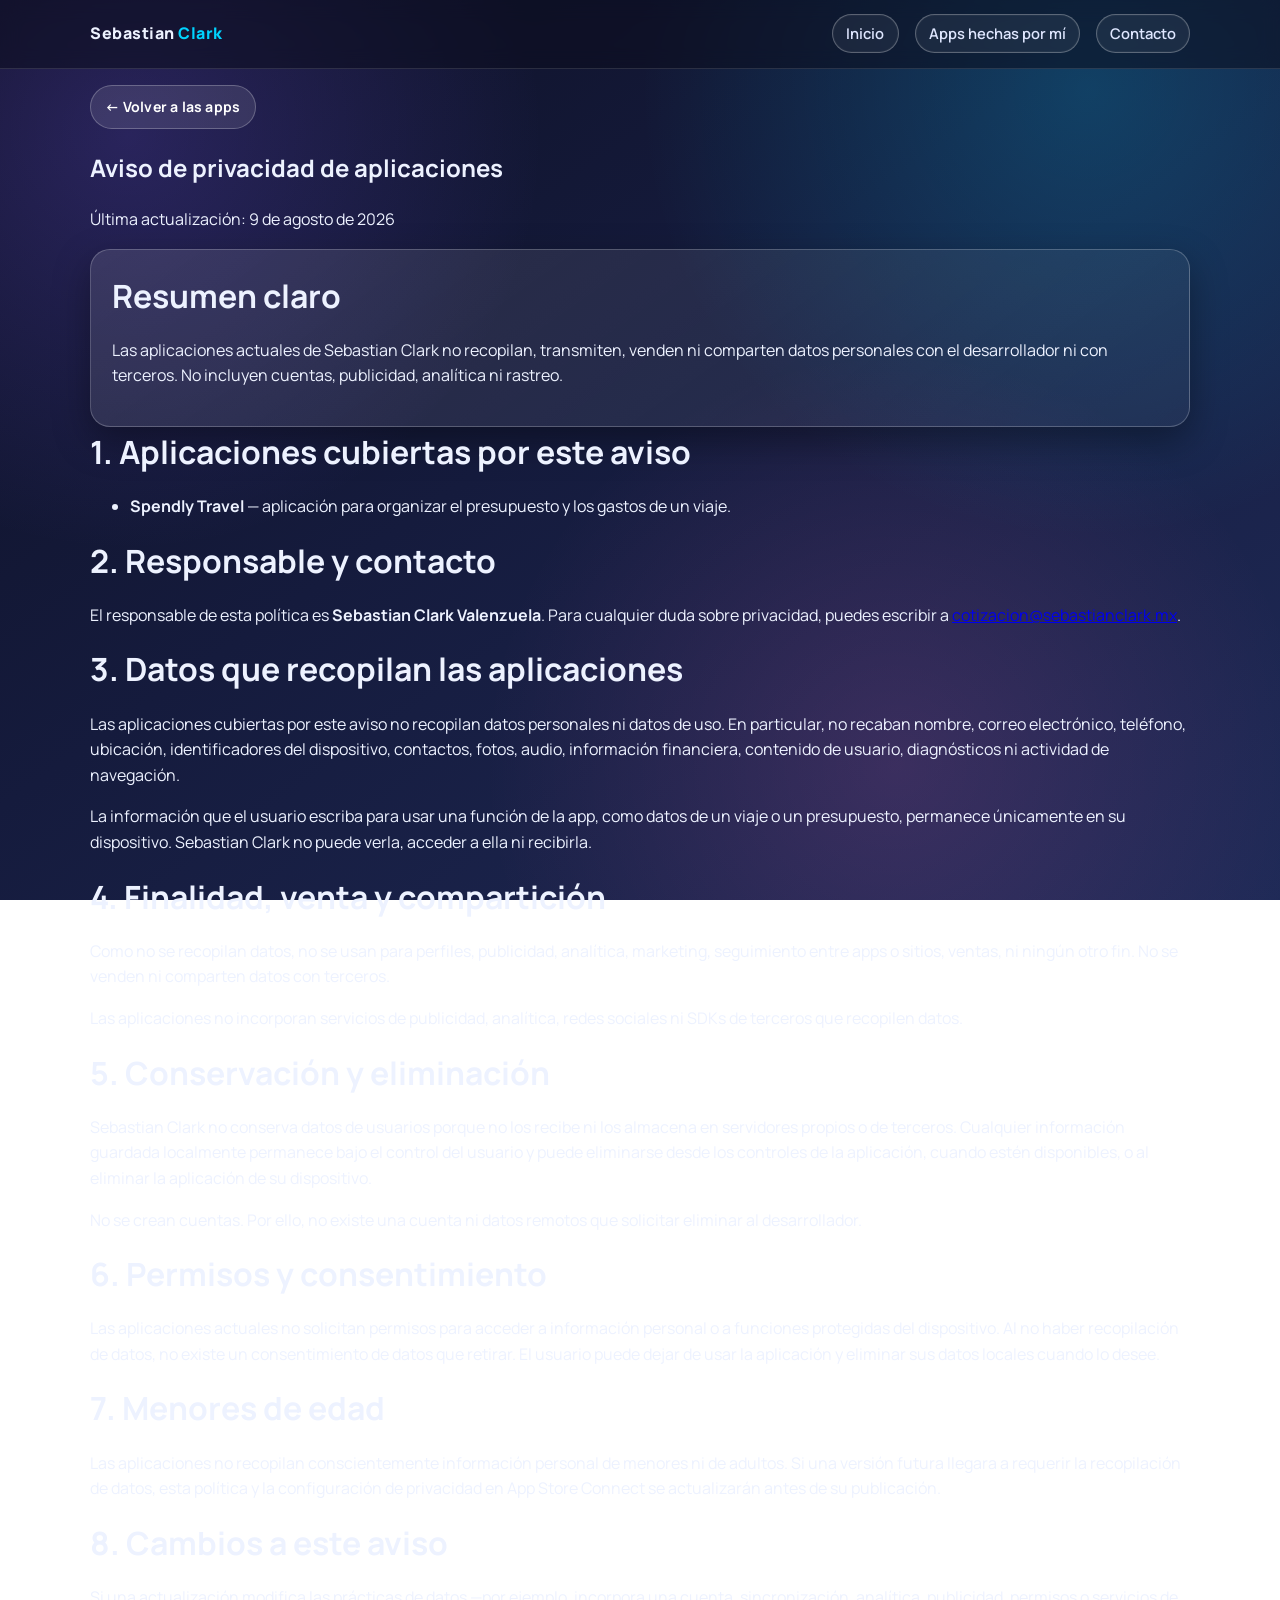
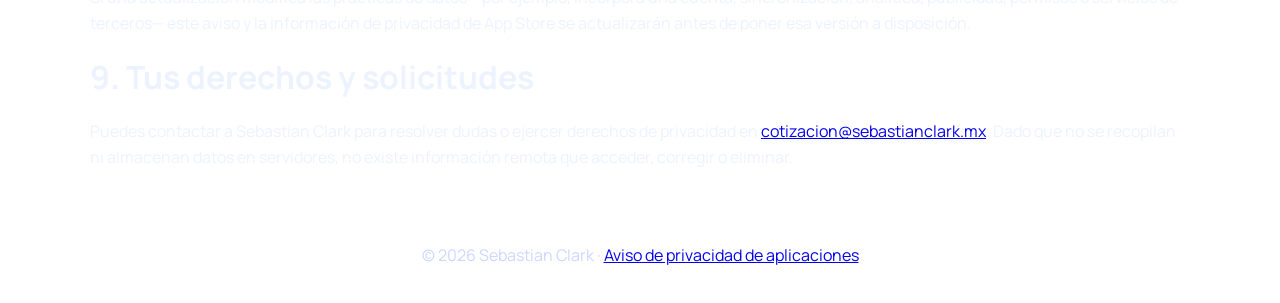
==== app-privacy.html @ 43949b6f "Update app privacy name to Spendly Travel" ====
<!DOCTYPE html>
<html lang="es">
	<head>
		<meta charset="UTF-8" />
		<meta name="viewport" content="width=device-width, initial-scale=1.0" />
		<title>Aviso de privacidad de apps | Sebastian Clark</title>
		<meta
			name="description"
			content="Aviso de privacidad de las aplicaciones creadas por Sebastian Clark."
		/>
		<meta name="theme-color" content="#0f172a" />
		<link rel="canonical" href="https://sebastianclark.mx/app-privacy.html" />
		<meta name="robots" content="index,follow,max-image-preview:large" />
		<link rel="stylesheet" href="styles.css" />
		<link rel="icon" type="image/svg+xml" href="favicon.svg?v=5" sizes="any" />
	</head>
	<body>
		<header class="site-header">
			<nav class="container nav">
				<div class="brand">Sebastian <span>Clark</span></div>
				<div class="nav-links">
					<a href="index.html">Inicio</a>
					<a href="apps.html">Apps hechas por mí</a>
					<a href="index.html#contacto">Contacto</a>
				</div>
			</nav>
		</header>

		<main class="container">
			<section class="section legal-content">
				<a class="btn secondary legal-back" href="apps.html">← Volver a las apps</a>
				<h1>Aviso de privacidad de aplicaciones</h1>
				<p>Última actualización: 9 de agosto de 2026</p>

				<div class="card">
					<h2>Resumen claro</h2>
					<p>
						Las aplicaciones actuales de Sebastian Clark no recopilan, transmiten, venden ni comparten datos personales con el desarrollador ni con terceros.
						No incluyen cuentas, publicidad, analítica ni rastreo.
					</p>
				</div>

				<h2>1. Aplicaciones cubiertas por este aviso</h2>
				<ul>
					<li><strong>Spendly Travel</strong> — aplicación para organizar el presupuesto y los gastos de un viaje.</li>
				</ul>

				<h2>2. Responsable y contacto</h2>
				<p>
					El responsable de esta política es <strong>Sebastian Clark Valenzuela</strong>. Para cualquier duda sobre privacidad,
					puedes escribir a <a href="mailto:cotizacion@sebastianclark.mx">cotizacion@sebastianclark.mx</a>.
				</p>

				<h2>3. Datos que recopilan las aplicaciones</h2>
				<p>
					Las aplicaciones cubiertas por este aviso no recopilan datos personales ni datos de uso. En particular, no recaban
					nombre, correo electrónico, teléfono, ubicación, identificadores del dispositivo, contactos, fotos, audio, información financiera,
					contenido de usuario, diagnósticos ni actividad de navegación.
				</p>
				<p>
					La información que el usuario escriba para usar una función de la app, como datos de un viaje o un presupuesto, permanece únicamente
					en su dispositivo. Sebastian Clark no puede verla, acceder a ella ni recibirla.
				</p>

				<h2>4. Finalidad, venta y compartición</h2>
				<p>
					Como no se recopilan datos, no se usan para perfiles, publicidad, analítica, marketing, seguimiento entre apps o sitios,
					ventas, ni ningún otro fin. No se venden ni comparten datos con terceros.
				</p>
				<p>
					Las aplicaciones no incorporan servicios de publicidad, analítica, redes sociales ni SDKs de terceros que recopilen datos.
				</p>

				<h2>5. Conservación y eliminación</h2>
				<p>
					Sebastian Clark no conserva datos de usuarios porque no los recibe ni los almacena en servidores propios o de terceros.
					Cualquier información guardada localmente permanece bajo el control del usuario y puede eliminarse desde los controles de la aplicación,
					cuando estén disponibles, o al eliminar la aplicación de su dispositivo.
				</p>
				<p>
					No se crean cuentas. Por ello, no existe una cuenta ni datos remotos que solicitar eliminar al desarrollador.
				</p>

				<h2>6. Permisos y consentimiento</h2>
				<p>
					Las aplicaciones actuales no solicitan permisos para acceder a información personal o a funciones protegidas del dispositivo.
					Al no haber recopilación de datos, no existe un consentimiento de datos que retirar. El usuario puede dejar de usar la aplicación
					y eliminar sus datos locales cuando lo desee.
				</p>

				<h2>7. Menores de edad</h2>
				<p>
					Las aplicaciones no recopilan conscientemente información personal de menores ni de adultos. Si una versión futura llegara a requerir
					la recopilación de datos, esta política y la configuración de privacidad en App Store Connect se actualizarán antes de su publicación.
				</p>

				<h2>8. Cambios a este aviso</h2>
				<p>
					Si una actualización modifica las prácticas de datos —por ejemplo, incorpora una cuenta, sincronización, analítica, publicidad,
					permisos o servicios de terceros— este aviso y la información de privacidad de App Store se actualizarán antes de poner esa versión a disposición.
				</p>

				<h2>9. Tus derechos y solicitudes</h2>
				<p>
					Puedes contactar a Sebastian Clark para resolver dudas o ejercer derechos de privacidad en
					<a href="mailto:cotizacion@sebastianclark.mx">cotizacion@sebastianclark.mx</a>. Dado que no se recopilan ni almacenan datos
					en servidores, no existe información remota que acceder, corregir o eliminar.
				</p>
			</section>
		</main>

		<footer class="container">
			© 2026 Sebastian Clark · <a href="app-privacy.html">Aviso de privacidad de aplicaciones</a>
		</footer>
	</body>
</html>
---- styles.css ----
@import url("https://fonts.googleapis.com/css2?family=Manrope:wght@400;500;600;700;800&display=swap");

:root {
  --bg-dark: #0e1024;
  --bg-mid: #151b3d;
  --bg-soft: #1f2a57;
  --text-main: #edf2ff;
  --text-soft: #cdd7ff;
  --accent-1: #7d5cff;
  --accent-2: #00d3ff;
  --accent-3: #ff6fcf;
  --success: #34d8ad;
  --warning: #ffd166;
  --danger: #ff6b6b;
  --card-border: rgba(255, 255, 255, 0.22);
  --glass: linear-gradient(145deg, rgba(255, 255, 255, 0.11), rgba(255, 255, 255, 0.04));
  --shadow: 0 14px 36px rgba(0, 0, 0, 0.35);
}

* {
  box-sizing: border-box;
}

html {
  scroll-behavior: smooth;
}

body {
  margin: 0;
  font-family: "Manrope", "Inter", "Segoe UI", system-ui, -apple-system, sans-serif;
  color: var(--text-main);
  background:
    radial-gradient(circle at 10% 15%, rgba(125, 92, 255, 0.23), transparent 30%),
    radial-gradient(circle at 85% 10%, rgba(0, 211, 255, 0.2), transparent 33%),
    radial-gradient(circle at 70% 85%, rgba(255, 111, 207, 0.14), transparent 35%),
    linear-gradient(145deg, var(--bg-dark), var(--bg-mid) 45%, var(--bg-soft));
  background-attachment: fixed;
  line-height: 1.6;
}

.container {
  width: min(1100px, 92vw);
  margin: 0 auto;
}

.site-header {
  position: sticky;
  top: 0;
  z-index: 20;
  backdrop-filter: blur(10px);
  background: rgba(12, 14, 30, 0.55);
  border-bottom: 1px solid rgba(255, 255, 255, 0.12);
}

.nav {
  display: flex;
  align-items: center;
  justify-content: space-between;
  padding: 0.9rem 0;
}

.brand {
  font-weight: 800;
  letter-spacing: 0.5px;
}

.brand span {
  color: var(--accent-2);
}

.nav-links {
  display: flex;
  gap: 1rem;
  flex-wrap: wrap;
}

.nav-links a {
  text-decoration: none;
  color: #dfe7ff;
  font-weight: 600;
  font-size: 0.92rem;
  padding: 0.42rem 0.82rem;
  border-radius: 999px;
  border: 1px solid rgba(255, 255, 255, 0.28);
  background: rgba(255, 255, 255, 0.06);
  box-shadow: inset 0 0 0 1px rgba(255, 255, 255, 0.03);
  transition: transform 0.2s ease, border-color 0.2s ease, background-color 0.2s ease;
}

.nav-links a:hover {
  color: #fff;
  border-color: rgba(151, 230, 255, 0.65);
  background: rgba(151, 230, 255, 0.14);
  transform: translateY(-1px);
}

.nav-links a:focus-visible {
  outline: none;
  border-color: rgba(151, 230, 255, 0.85);
  box-shadow: 0 0 0 3px rgba(151, 230, 255, 0.24);
}

.hero {
  padding: 4.4rem 0 3rem;
}

.hero-grid {
  display: grid;
  grid-template-columns: 0.95fr 1.05fr;
  gap: 1.4rem;
  align-items: stretch;
}

.card {
  border: 1px solid var(--card-border);
  border-radius: 20px;
  background: var(--glass);
  box-shadow: var(--shadow);
  padding: 1.3rem;
}

.hero h1 {
  margin: 0;
  max-width: 100%;
  font-size: clamp(1.24rem, 2.5vw, 1.9rem);
  line-height: 1.24;
  letter-spacing: -0.02em;
}

.hero h1 strong {
  color: #fff;
  text-shadow: 0 1px 14px rgba(125, 92, 255, 0.25);
}

.headline-accent {
  background: linear-gradient(90deg, #edf2ff 0%, #c5d7ff 45%, #95e8ff 100%);
  -webkit-background-clip: text;
  background-clip: text;
  color: transparent;
}

.subtitle {
  color: var(--text-soft);
  margin: 0.9rem 0 1.2rem;
  font-size: 0.98rem;
  max-width: 100%;
}

.hero-copy {
  padding: 1.15rem;
}

.badges {
  display: flex;
  flex-wrap: wrap;
  gap: 0.6rem;
  margin: 1rem 0 1.85rem;
}

.badge {
  border: 1px solid rgba(255, 255, 255, 0.22);
  color: #f8faff;
  padding: 0.3rem 0.65rem;
  border-radius: 999px;
  font-size: 0.86rem;
  background: rgba(255, 255, 255, 0.06);
}

.actions {
  display: grid;
  grid-template-columns: repeat(2, minmax(0, 1fr));
  gap: 0.55rem;
  margin-top: 0.35rem;
  padding-top: 0.95rem;
  border-top: 1px solid rgba(255, 255, 255, 0.16);
}

.btn {
  display: inline-flex;
  align-items: center;
  justify-content: center;
  border-radius: 999px;
  border: none;
  font-weight: 700;
  font-size: 0.88rem;
  letter-spacing: 0.2px;
  text-decoration: none;
  padding: 0.62rem 0.9rem;
  cursor: pointer;
  color: #fff;
  background: linear-gradient(135deg, var(--accent-1), var(--accent-2), var(--accent-3));
  background-size: 180% 180%;
  box-shadow: 0 8px 24px rgba(125, 92, 255, 0.35);
  animation: glowShift 5s ease infinite;
  transition: transform 0.2s ease, box-shadow 0.2s ease;
  white-space: nowrap;
}

.btn:hover {
  transform: translateY(-2px);
  box-shadow: 0 11px 26px rgba(0, 211, 255, 0.35);
}

.btn.secondary {
  background: rgba(255, 255, 255, 0.1);
  border: 1px solid rgba(255, 255, 255, 0.24);
  box-shadow: none;
  animation: none;
}

.hero-stats {
  display: grid;
  grid-template-columns: repeat(2, 1fr);
  gap: 0.8rem;
}

.stat {
  border-radius: 14px;
  padding: 0.95rem;
  background: rgba(10, 12, 26, 0.4);
  border: 1px solid rgba(255, 255, 255, 0.16);
  min-height: 210px;
}

.stat .label {
  color: var(--text-soft);
  font-size: 0.9rem;
}

.stat .value {
  font-size: 1.25rem;
  font-weight: 800;
  margin-top: 0.15rem;
}

.stat-note {
  margin-top: 0.6rem;
  color: #dbe2ff;
  font-size: 0.92rem;
}

.section {
  padding: 1rem 0 2.1rem;
}

.section h2 {
  margin: 0 0 0.5rem;
  font-size: clamp(1.4rem, 3.8vw, 2rem);
}

.section p.lead {
  margin: 0 0 1rem;
  color: var(--text-soft);
  max-width: 75ch;
}

.grid-3 {
  display: grid;
  grid-template-columns: repeat(3, minmax(0, 1fr));
  gap: 0.85rem;
}

.tool-card h3,
.service-card h3 {
  margin: 0.2rem 0 0.45rem;
}

.tool-card p,
.service-card p,
.contact-box p,
.stack-list {
  color: #dbe2ff;
}

.tool-status {
  display: inline-flex;
  font-weight: 700;
  font-size: 0.78rem;
  border-radius: 999px;
  padding: 0.2rem 0.56rem;
  margin-bottom: 0.45rem;
}

.tool-status.good {
  color: #d9fff5;
  background: rgba(52, 216, 173, 0.25);
}

.tool-status.warn {
  color: #fff5d2;
  background: rgba(255, 209, 102, 0.25);
}

.tool-status.hot {
  color: #ffe2e2;
  background: rgba(255, 107, 107, 0.25);
}

/* ── Aplicaciones ── */
.apps-hero {
  padding-bottom: 1.4rem;
}

.app-card {
  max-width: 720px;
  margin: 0 auto;
  text-align: center;
  padding: 2rem;
}

.app-card h2 {
  margin: 0.45rem 0 0.65rem;
}

.app-card p {
  margin: 0 auto 1.35rem;
  max-width: 56ch;
  color: var(--text-soft);
}

.app-store-button[aria-disabled="true"] {
  cursor: default;
  opacity: 0.78;
}

.app-store-button[aria-disabled="true"]:hover {
  transform: none;
  box-shadow: none;
}

.stack-list {
  display: flex;
  flex-wrap: wrap;
  gap: 0.6rem;
}

.stack-list .badge {
  background: rgba(52, 216, 173, 0.16);
}

.contact-wrap {
  display: grid;
  grid-template-columns: 0.9fr 1.1fr;
  gap: 1rem;
}

.contact-box p {
  margin: 0.2rem 0;
}

.contact-box a {
  color: #96e6ff;
  text-decoration: none;
}

.contact-form label {
  display: block;
  margin-top: 0.7rem;
  font-weight: 600;
  color: var(--text-soft);
}

.contact-form input,
.contact-form textarea,
.contact-form select {
  width: 100%;
  margin-top: 0.35rem;
  border-radius: 12px;
  border: 1px solid rgba(255, 255, 255, 0.26);
  background: rgba(10, 12, 26, 0.42);
  color: var(--text-main);
  padding: 0.7rem 0.8rem;
  outline: none;
}

.contact-form input::placeholder,
.contact-form textarea::placeholder {
  color: #b9c5f3;
}

.contact-form textarea {
  min-height: 110px;
  resize: vertical;
}

.contact-form input:focus,
.contact-form textarea:focus,
.contact-form select:focus {
  border-color: #9be4ff;
  box-shadow: 0 0 0 3px rgba(155, 228, 255, 0.2);
}

.form-note {
  margin-top: 0.8rem;
  color: var(--text-soft);
  font-size: 0.9rem;
}

.form-note.success {
  color: #cffff2;
}

.form-note.error {
  color: #ffd7d7;
}

footer {
  padding: 1.4rem 0 2.2rem;
  text-align: center;
  color: var(--text-soft);
}

/* ── Fade-in al scroll ── */
.fade-in {
	opacity: 0;
	transform: translateY(24px);
	transition: opacity 0.6s ease, transform 0.6s ease;
}
.fade-in.visible {
	opacity: 1;
	transform: translateY(0);
}

/* ── Proceso ── */
.process-card {
	text-align: center;
	padding: 2rem 1.5rem;
}
.process-number {
	width: 48px;
	height: 48px;
	border-radius: 50%;
	background: linear-gradient(135deg, #3b82f6, #7c3aed);
	color: #fff;
	font-size: 1.4rem;
	font-weight: 800;
	display: flex;
	align-items: center;
	justify-content: center;
	margin: 0 auto 1rem;
}

/* ── Precios ── */
.grid-2 {
	display: grid;
	grid-template-columns: repeat(2, 1fr);
	gap: 1.5rem;
	margin-top: 1.5rem;
}
.price-card {
	display: flex;
	flex-direction: column;
	gap: 0.75rem;
	position: relative;
}
.price-badge {
	position: absolute;
	top: -12px;
	left: 1.5rem;
	background: linear-gradient(135deg, #3b82f6, #7c3aed);
	color: #fff;
	font-size: 0.72rem;
	font-weight: 700;
	padding: 3px 12px;
	border-radius: 99px;
	letter-spacing: 0.04em;
	text-transform: uppercase;
}
.price-range {
	font-size: 1.6rem;
	font-weight: 800;
	color: #e2e8f0;
	line-height: 1.2;
}
.price-range span {
	font-size: 0.9rem;
	font-weight: 500;
	color: #94a3b8;
}
.price-desc {
	color: #94a3b8;
	font-size: 0.92rem;
}
.price-list {
	list-style: none;
	padding: 0;
	margin: 0;
	display: flex;
	flex-direction: column;
	gap: 0.4rem;
	font-size: 0.88rem;
	color: #cbd5e1;
	flex: 1;
}
.price-note {
	margin-top: 2rem;
}
.price-note h3 {
	margin-bottom: 0.75rem;
}
.price-extra {
	margin-top: 1.5rem;
}

/* ── WhatsApp flotante ── */
.whatsapp-float {
	position: fixed;
	bottom: 1.75rem;
	right: 1.75rem;
	z-index: 999;
	display: flex;
	align-items: center;
	gap: 0.5rem;
	background: #25d366;
	color: #fff;
	font-weight: 700;
	font-size: 0.9rem;
	padding: 0.65rem 1.2rem 0.65rem 0.9rem;
	border-radius: 99px;
	text-decoration: none;
	box-shadow: 0 4px 20px rgba(37, 211, 102, 0.4);
	transition: transform 0.2s ease, box-shadow 0.2s ease;
}
.whatsapp-float:hover {
	transform: translateY(-3px);
	box-shadow: 0 6px 28px rgba(37, 211, 102, 0.55);
}

/* ── Responsive precios y proceso ── */
@media (max-width: 640px) {
	.grid-2 {
		grid-template-columns: 1fr;
	}
	.price-range {
		font-size: 1.3rem;
	}
}

@media (max-width: 930px) {
  .hero-grid,
  .contact-wrap,
  .grid-3 {
    grid-template-columns: 1fr;
  }

  .actions {
    grid-template-columns: 1fr;
  }

  .nav {
    flex-direction: column;
    gap: 0.6rem;
  }
}
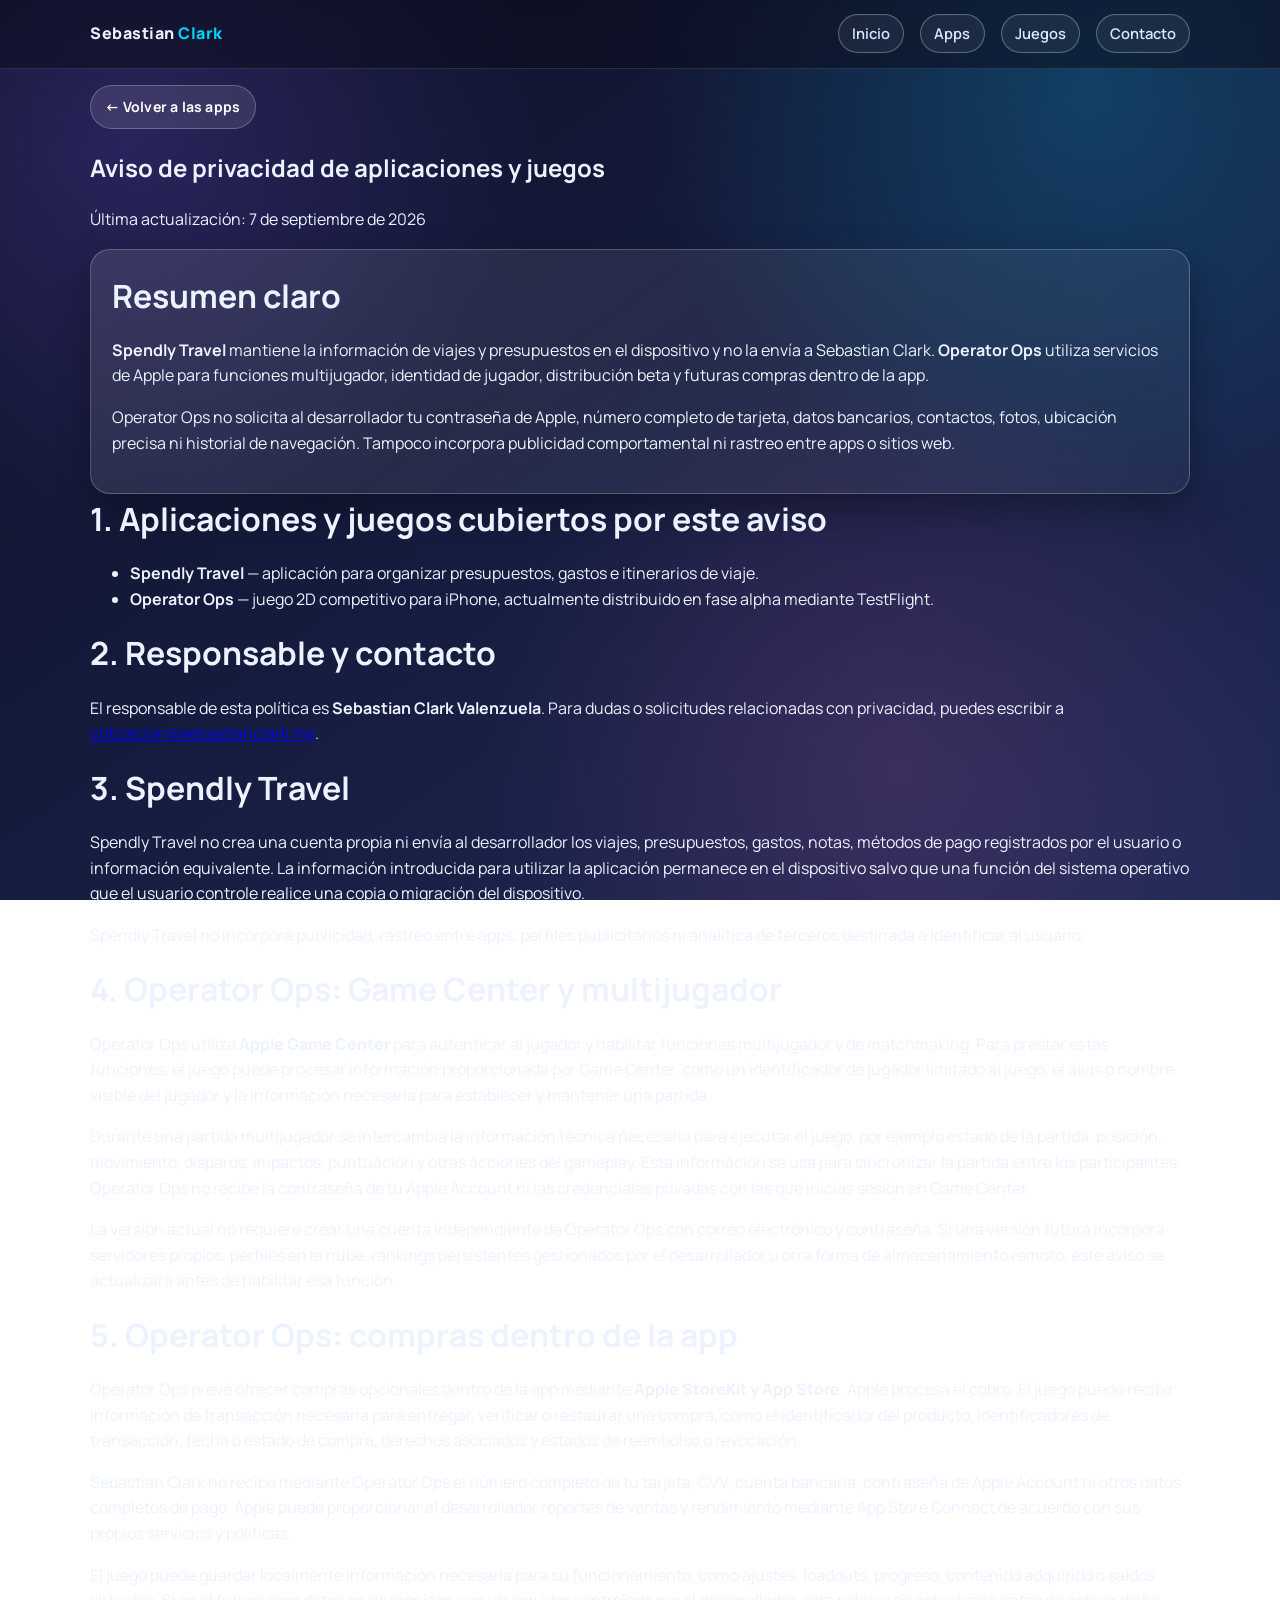
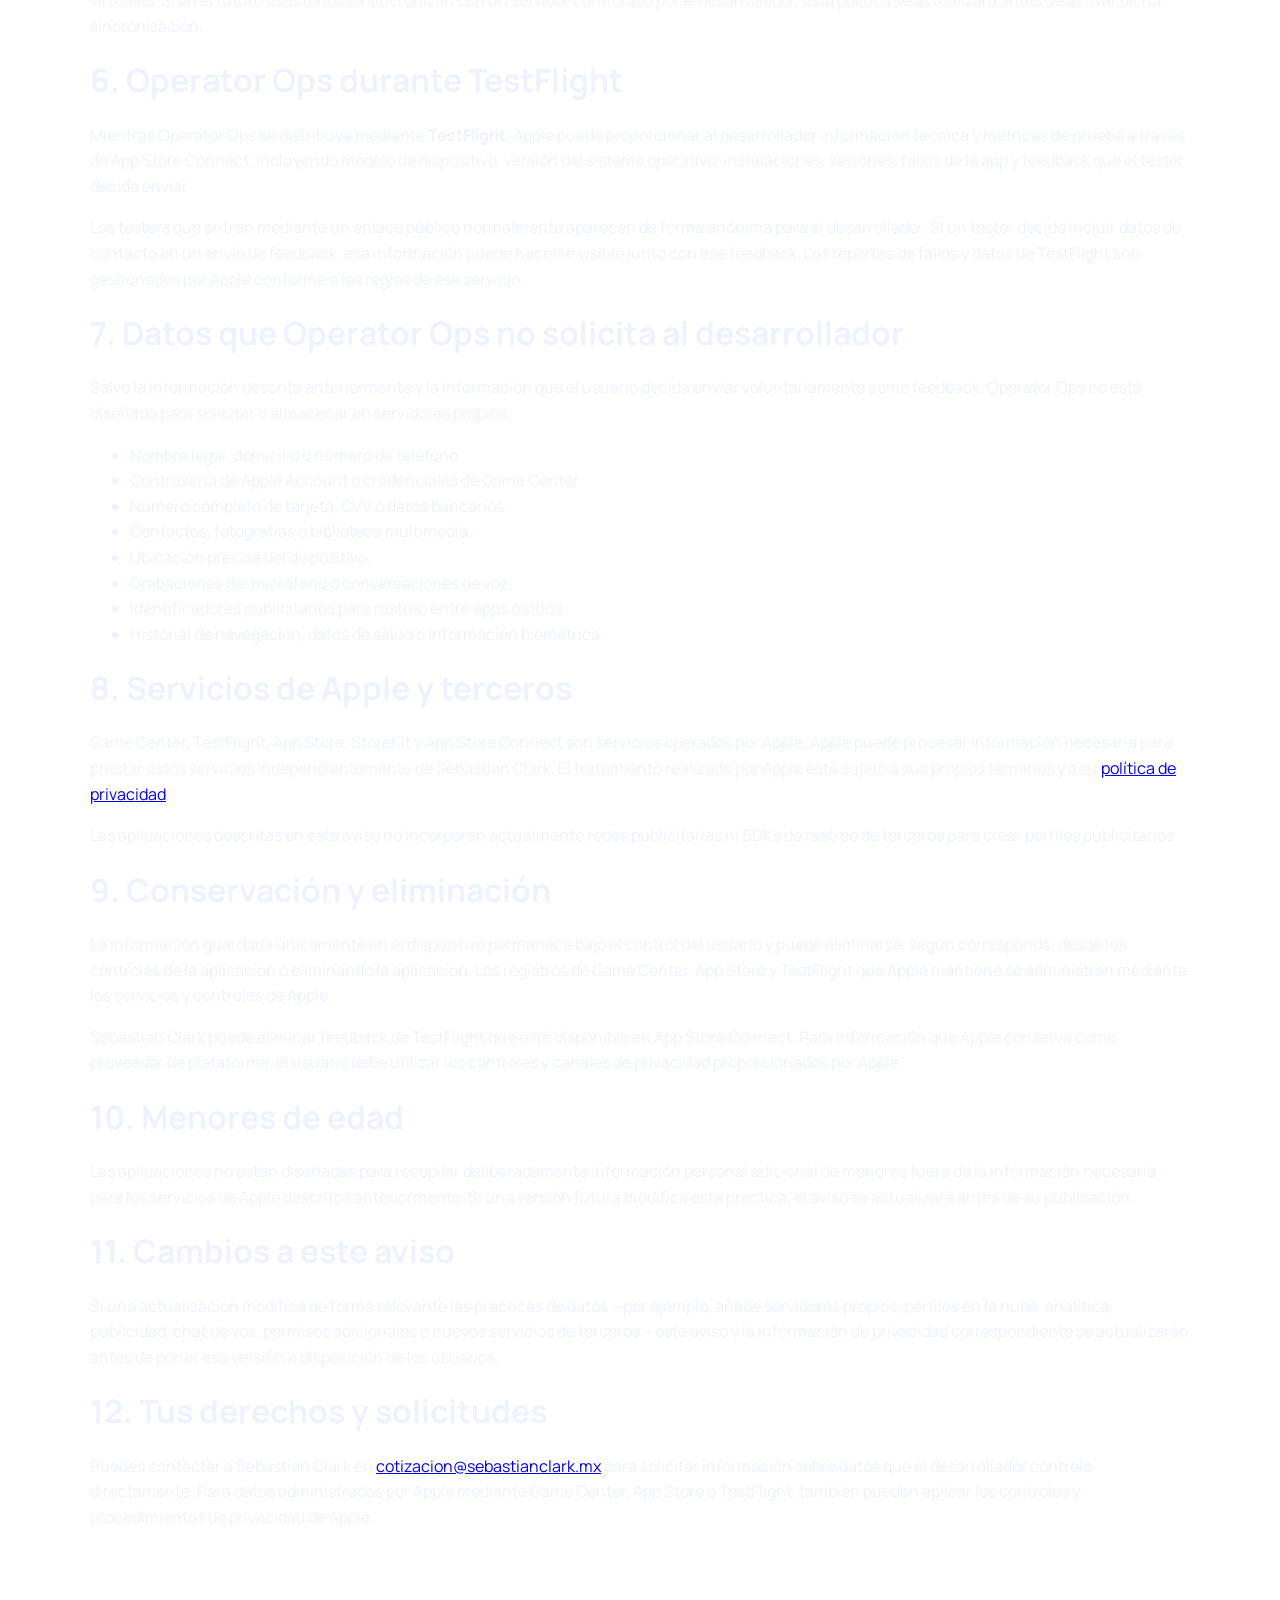
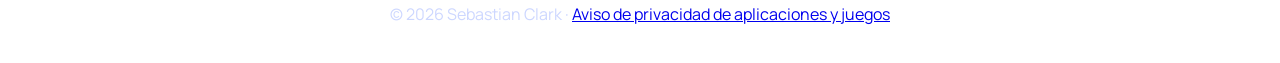
==== commit b7b9c6bb: "Expand app privacy notice for Operator Ops, Game Center, TestFlight and purchases" ====
--- a/app-privacy.html
+++ b/app-privacy.html
@@ -6,7 +6,7 @@
 		<title>Aviso de privacidad de apps | Sebastian Clark</title>
 		<meta
 			name="description"
-			content="Aviso de privacidad de las aplicaciones creadas por Sebastian Clark."
+			content="Aviso de privacidad de las aplicaciones y juegos creados por Sebastian Clark."
 		/>
 		<meta name="theme-color" content="#0f172a" />
 		<link rel="canonical" href="https://sebastianclark.mx/app-privacy.html" />
@@ -20,7 +20,8 @@
 				<div class="brand">Sebastian <span>Clark</span></div>
 				<div class="nav-links">
 					<a href="index.html">Inicio</a>
-					<a href="apps.html">Apps hechas por mí</a>
+					<a href="apps.html">Apps</a>
+					<a href="games.html">Juegos</a>
 					<a href="index.html#contacto">Contacto</a>
 				</div>
 			</nav>
@@ -29,88 +30,137 @@
 		<main class="container">
 			<section class="section legal-content">
 				<a class="btn secondary legal-back" href="apps.html">← Volver a las apps</a>
-				<h1>Aviso de privacidad de aplicaciones</h1>
-				<p>Última actualización: 9 de agosto de 2026</p>
+				<h1>Aviso de privacidad de aplicaciones y juegos</h1>
+				<p>Última actualización: 7 de septiembre de 2026</p>
 
 				<div class="card">
 					<h2>Resumen claro</h2>
 					<p>
-						Las aplicaciones actuales de Sebastian Clark no recopilan, transmiten, venden ni comparten datos personales con el desarrollador ni con terceros.
-						No incluyen cuentas, publicidad, analítica ni rastreo.
+						<strong>Spendly Travel</strong> mantiene la información de viajes y presupuestos en el dispositivo y no la envía a Sebastian Clark.
+						<strong>Operator Ops</strong> utiliza servicios de Apple para funciones multijugador, identidad de jugador, distribución beta y futuras compras dentro de la app.
+					</p>
+					<p>
+						Operator Ops no solicita al desarrollador tu contraseña de Apple, número completo de tarjeta, datos bancarios, contactos, fotos, ubicación precisa ni historial de navegación.
+						Tampoco incorpora publicidad comportamental ni rastreo entre apps o sitios web.
 					</p>
 				</div>
 
-				<h2>1. Aplicaciones cubiertas por este aviso</h2>
+				<h2>1. Aplicaciones y juegos cubiertos por este aviso</h2>
 				<ul>
-					<li><strong>Spendly Travel</strong> — aplicación para organizar el presupuesto y los gastos de un viaje.</li>
+					<li><strong>Spendly Travel</strong> — aplicación para organizar presupuestos, gastos e itinerarios de viaje.</li>
+					<li><strong>Operator Ops</strong> — juego 2D competitivo para iPhone, actualmente distribuido en fase alpha mediante TestFlight.</li>
 				</ul>
 
 				<h2>2. Responsable y contacto</h2>
 				<p>
-					El responsable de esta política es <strong>Sebastian Clark Valenzuela</strong>. Para cualquier duda sobre privacidad,
+					El responsable de esta política es <strong>Sebastian Clark Valenzuela</strong>. Para dudas o solicitudes relacionadas con privacidad,
 					puedes escribir a <a href="mailto:cotizacion@sebastianclark.mx">cotizacion@sebastianclark.mx</a>.
 				</p>
 
-				<h2>3. Datos que recopilan las aplicaciones</h2>
+				<h2>3. Spendly Travel</h2>
 				<p>
-					Las aplicaciones cubiertas por este aviso no recopilan datos personales ni datos de uso. En particular, no recaban
-					nombre, correo electrónico, teléfono, ubicación, identificadores del dispositivo, contactos, fotos, audio, información financiera,
-					contenido de usuario, diagnósticos ni actividad de navegación.
+					Spendly Travel no crea una cuenta propia ni envía al desarrollador los viajes, presupuestos, gastos, notas, métodos de pago registrados por el usuario o información equivalente.
+					La información introducida para utilizar la aplicación permanece en el dispositivo salvo que una función del sistema operativo que el usuario controle realice una copia o migración del dispositivo.
 				</p>
 				<p>
-					La información que el usuario escriba para usar una función de la app, como datos de un viaje o un presupuesto, permanece únicamente
-					en su dispositivo. Sebastian Clark no puede verla, acceder a ella ni recibirla.
+					Spendly Travel no incorpora publicidad, rastreo entre apps, perfiles publicitarios ni analítica de terceros destinada a identificar al usuario.
 				</p>
 
-				<h2>4. Finalidad, venta y compartición</h2>
+				<h2 id="operator-ops">4. Operator Ops: Game Center y multijugador</h2>
 				<p>
-					Como no se recopilan datos, no se usan para perfiles, publicidad, analítica, marketing, seguimiento entre apps o sitios,
-					ventas, ni ningún otro fin. No se venden ni comparten datos con terceros.
+					Operator Ops utiliza <strong>Apple Game Center</strong> para autenticar al jugador y habilitar funciones multijugador y de matchmaking.
+					Para prestar estas funciones, el juego puede procesar información proporcionada por Game Center, como un identificador de jugador limitado al juego,
+					el alias o nombre visible del jugador y la información necesaria para establecer y mantener una partida.
 				</p>
 				<p>
-					Las aplicaciones no incorporan servicios de publicidad, analítica, redes sociales ni SDKs de terceros que recopilen datos.
+					Durante una partida multijugador se intercambia la información técnica necesaria para ejecutar el juego, por ejemplo estado de la partida, posición,
+					movimiento, disparos, impactos, puntuación y otras acciones del gameplay. Esta información se usa para sincronizar la partida entre los participantes.
+					Operator Ops no recibe la contraseña de tu Apple Account ni las credenciales privadas con las que inicias sesión en Game Center.
+				</p>
+				<p>
+					La versión actual no requiere crear una cuenta independiente de Operator Ops con correo electrónico y contraseña. Si una versión futura incorpora servidores propios,
+					perfiles en la nube, rankings persistentes gestionados por el desarrollador u otra forma de almacenamiento remoto, este aviso se actualizará antes de habilitar esa función.
 				</p>
 
-				<h2>5. Conservación y eliminación</h2>
+				<h2>5. Operator Ops: compras dentro de la app</h2>
 				<p>
-					Sebastian Clark no conserva datos de usuarios porque no los recibe ni los almacena en servidores propios o de terceros.
-					Cualquier información guardada localmente permanece bajo el control del usuario y puede eliminarse desde los controles de la aplicación,
-					cuando estén disponibles, o al eliminar la aplicación de su dispositivo.
+					Operator Ops prevé ofrecer compras opcionales dentro de la app mediante <strong>Apple StoreKit y App Store</strong>. Apple procesa el cobro.
+					El juego puede recibir información de transacción necesaria para entregar, verificar o restaurar una compra, como el identificador del producto,
+					identificadores de transacción, fecha o estado de compra, derechos asociados y estados de reembolso o revocación.
 				</p>
 				<p>
-					No se crean cuentas. Por ello, no existe una cuenta ni datos remotos que solicitar eliminar al desarrollador.
+					Sebastian Clark no recibe mediante Operator Ops el número completo de tu tarjeta, CVV, cuenta bancaria, contraseña de Apple Account ni otros datos completos de pago.
+					Apple puede proporcionar al desarrollador reportes de ventas y rendimiento mediante App Store Connect de acuerdo con sus propios servicios y políticas.
+				</p>
+				<p>
+					El juego puede guardar localmente información necesaria para su funcionamiento, como ajustes, loadouts, progreso, contenido adquirido o saldos virtuales.
+					Si en el futuro esos datos se sincronizan con un servidor controlado por el desarrollador, esta política se actualizará antes de activar dicha sincronización.
 				</p>
 
-				<h2>6. Permisos y consentimiento</h2>
+				<h2>6. Operator Ops durante TestFlight</h2>
 				<p>
-					Las aplicaciones actuales no solicitan permisos para acceder a información personal o a funciones protegidas del dispositivo.
-					Al no haber recopilación de datos, no existe un consentimiento de datos que retirar. El usuario puede dejar de usar la aplicación
-					y eliminar sus datos locales cuando lo desee.
+					Mientras Operator Ops se distribuya mediante <strong>TestFlight</strong>, Apple puede proporcionar al desarrollador información técnica y métricas de prueba a través de App Store Connect,
+					incluyendo modelo de dispositivo, versión del sistema operativo, instalaciones, sesiones, fallos de la app y feedback que el tester decida enviar.
+				</p>
+				<p>
+					Los testers que entran mediante un enlace público normalmente aparecen de forma anónima para el desarrollador. Si un tester decide incluir datos de contacto en un envío de feedback,
+					esa información puede hacerse visible junto con ese feedback. Los reportes de fallos y datos de TestFlight son gestionados por Apple conforme a las reglas de ese servicio.
 				</p>
 
-				<h2>7. Menores de edad</h2>
+				<h2>7. Datos que Operator Ops no solicita al desarrollador</h2>
+				<p>Salvo la información descrita anteriormente y la información que el usuario decida enviar voluntariamente como feedback, Operator Ops no está diseñado para solicitar o almacenar en servidores propios:</p>
+				<ul>
+					<li>Nombre legal, domicilio o número de teléfono.</li>
+					<li>Contraseña de Apple Account o credenciales de Game Center.</li>
+					<li>Número completo de tarjeta, CVV o datos bancarios.</li>
+					<li>Contactos, fotografías o biblioteca multimedia.</li>
+					<li>Ubicación precisa del dispositivo.</li>
+					<li>Grabaciones del micrófono o conversaciones de voz.</li>
+					<li>Identificadores publicitarios para rastreo entre apps o sitios.</li>
+					<li>Historial de navegación, datos de salud o información biométrica.</li>
+				</ul>
+
+				<h2>8. Servicios de Apple y terceros</h2>
 				<p>
-					Las aplicaciones no recopilan conscientemente información personal de menores ni de adultos. Si una versión futura llegara a requerir
-					la recopilación de datos, esta política y la configuración de privacidad en App Store Connect se actualizarán antes de su publicación.
+					Game Center, TestFlight, App Store, StoreKit y App Store Connect son servicios operados por Apple. Apple puede procesar información necesaria para prestar estos servicios independientemente de Sebastian Clark.
+					El tratamiento realizado por Apple está sujeto a sus propios términos y a su <a href="https://www.apple.com/legal/privacy/" target="_blank" rel="noopener noreferrer">política de privacidad</a>.
+				</p>
+				<p>
+					Las aplicaciones descritas en este aviso no incorporan actualmente redes publicitarias ni SDKs de rastreo de terceros para crear perfiles publicitarios.
 				</p>
 
-				<h2>8. Cambios a este aviso</h2>
+				<h2>9. Conservación y eliminación</h2>
 				<p>
-					Si una actualización modifica las prácticas de datos —por ejemplo, incorpora una cuenta, sincronización, analítica, publicidad,
-					permisos o servicios de terceros— este aviso y la información de privacidad de App Store se actualizarán antes de poner esa versión a disposición.
+					La información guardada únicamente en el dispositivo permanece bajo el control del usuario y puede eliminarse, según corresponda, desde los controles de la aplicación o eliminando la aplicación.
+					Los registros de Game Center, App Store y TestFlight que Apple mantiene se administran mediante los servicios y controles de Apple.
+				</p>
+				<p>
+					Sebastian Clark puede eliminar feedback de TestFlight que esté disponible en App Store Connect. Para información que Apple conserva como proveedor de plataforma,
+					el usuario debe utilizar los controles y canales de privacidad proporcionados por Apple.
 				</p>
 
-				<h2>9. Tus derechos y solicitudes</h2>
+				<h2>10. Menores de edad</h2>
 				<p>
-					Puedes contactar a Sebastian Clark para resolver dudas o ejercer derechos de privacidad en
-					<a href="mailto:cotizacion@sebastianclark.mx">cotizacion@sebastianclark.mx</a>. Dado que no se recopilan ni almacenan datos
-					en servidores, no existe información remota que acceder, corregir o eliminar.
+					Las aplicaciones no están diseñadas para recopilar deliberadamente información personal adicional de menores fuera de la información necesaria para los servicios de Apple descritos anteriormente.
+					Si una versión futura modifica esta práctica, el aviso se actualizará antes de su publicación.
+				</p>
+
+				<h2>11. Cambios a este aviso</h2>
+				<p>
+					Si una actualización modifica de forma relevante las prácticas de datos —por ejemplo, añade servidores propios, perfiles en la nube, analítica, publicidad, chat de voz,
+					permisos adicionales o nuevos servicios de terceros— este aviso y la información de privacidad correspondiente se actualizarán antes de poner esa versión a disposición de los usuarios.
+				</p>
+
+				<h2>12. Tus derechos y solicitudes</h2>
+				<p>
+					Puedes contactar a Sebastian Clark en <a href="mailto:cotizacion@sebastianclark.mx">cotizacion@sebastianclark.mx</a> para solicitar información sobre datos que el desarrollador controle directamente.
+					Para datos administrados por Apple mediante Game Center, App Store o TestFlight, también pueden aplicar los controles y procedimientos de privacidad de Apple.
 				</p>
 			</section>
 		</main>
 
 		<footer class="container">
-			© 2026 Sebastian Clark · <a href="app-privacy.html">Aviso de privacidad de aplicaciones</a>
+			© 2026 Sebastian Clark · <a href="app-privacy.html">Aviso de privacidad de aplicaciones y juegos</a>
 		</footer>
 	</body>
 </html>
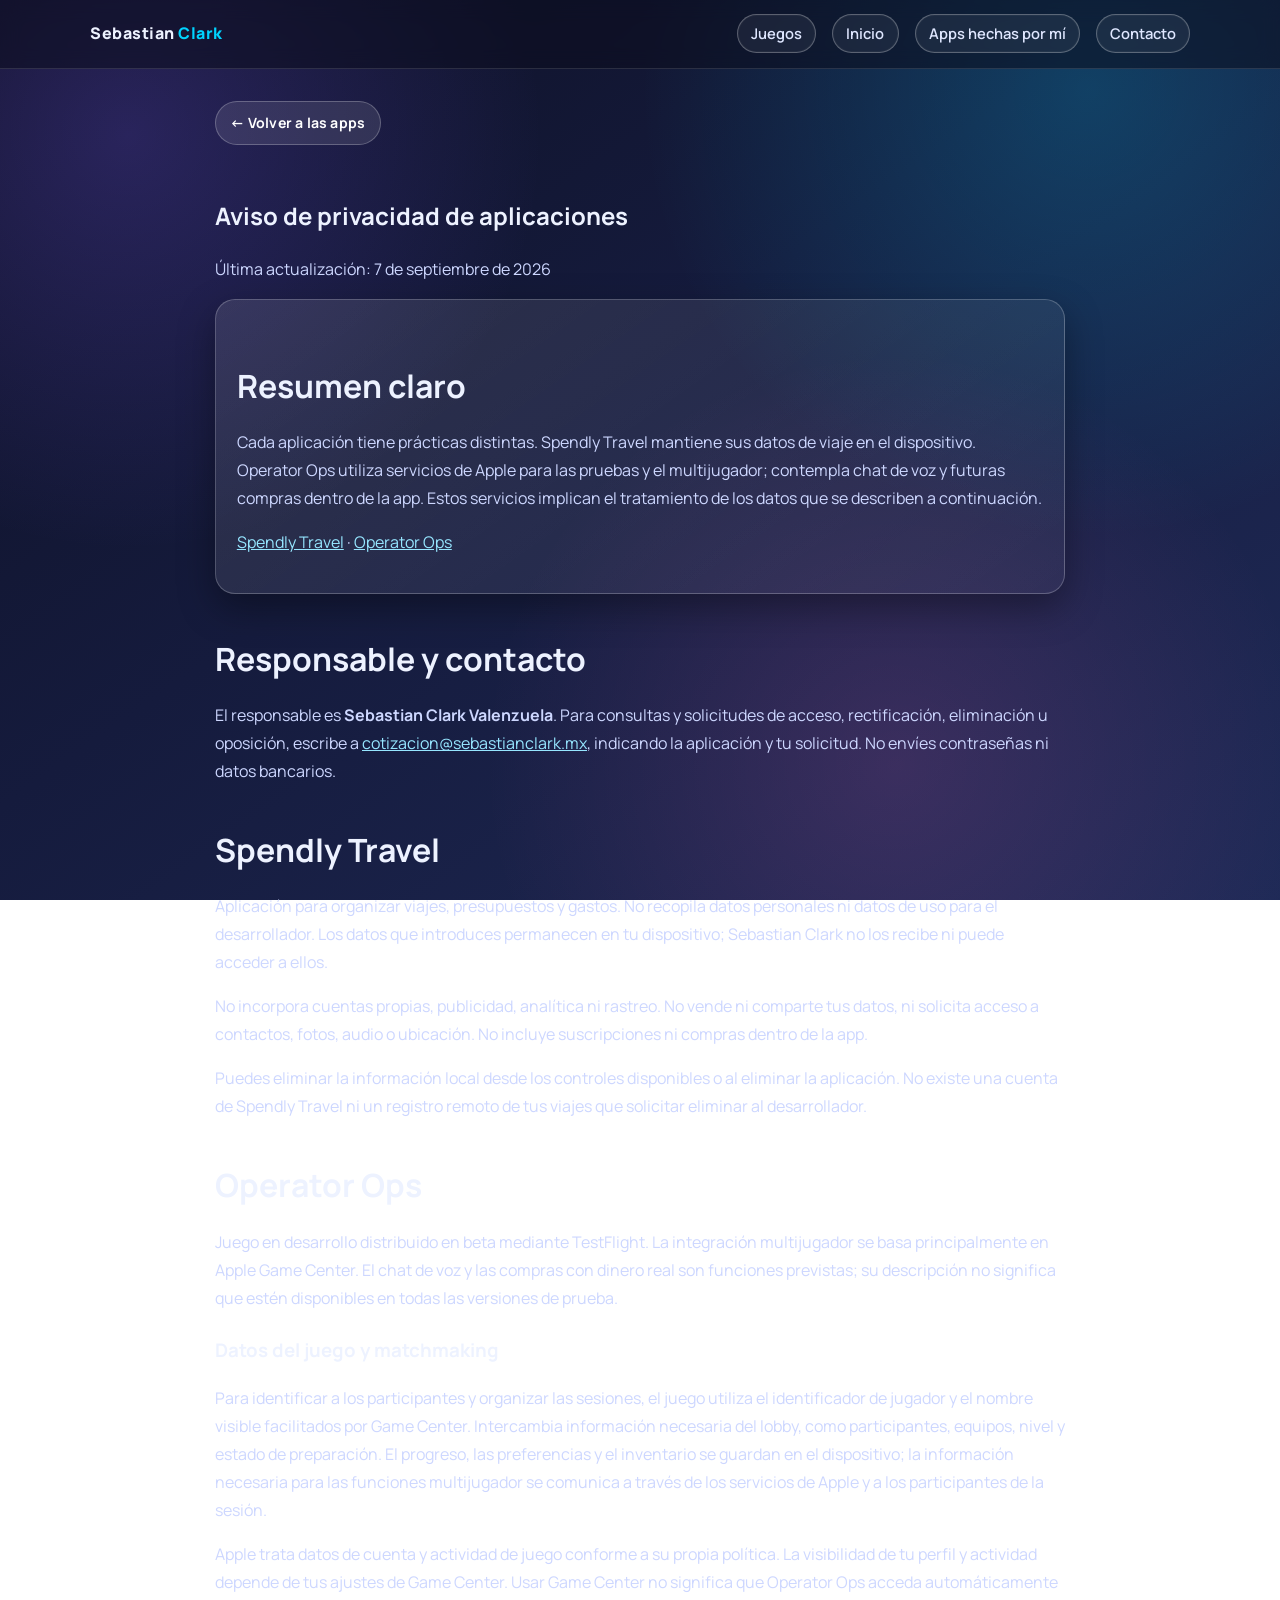
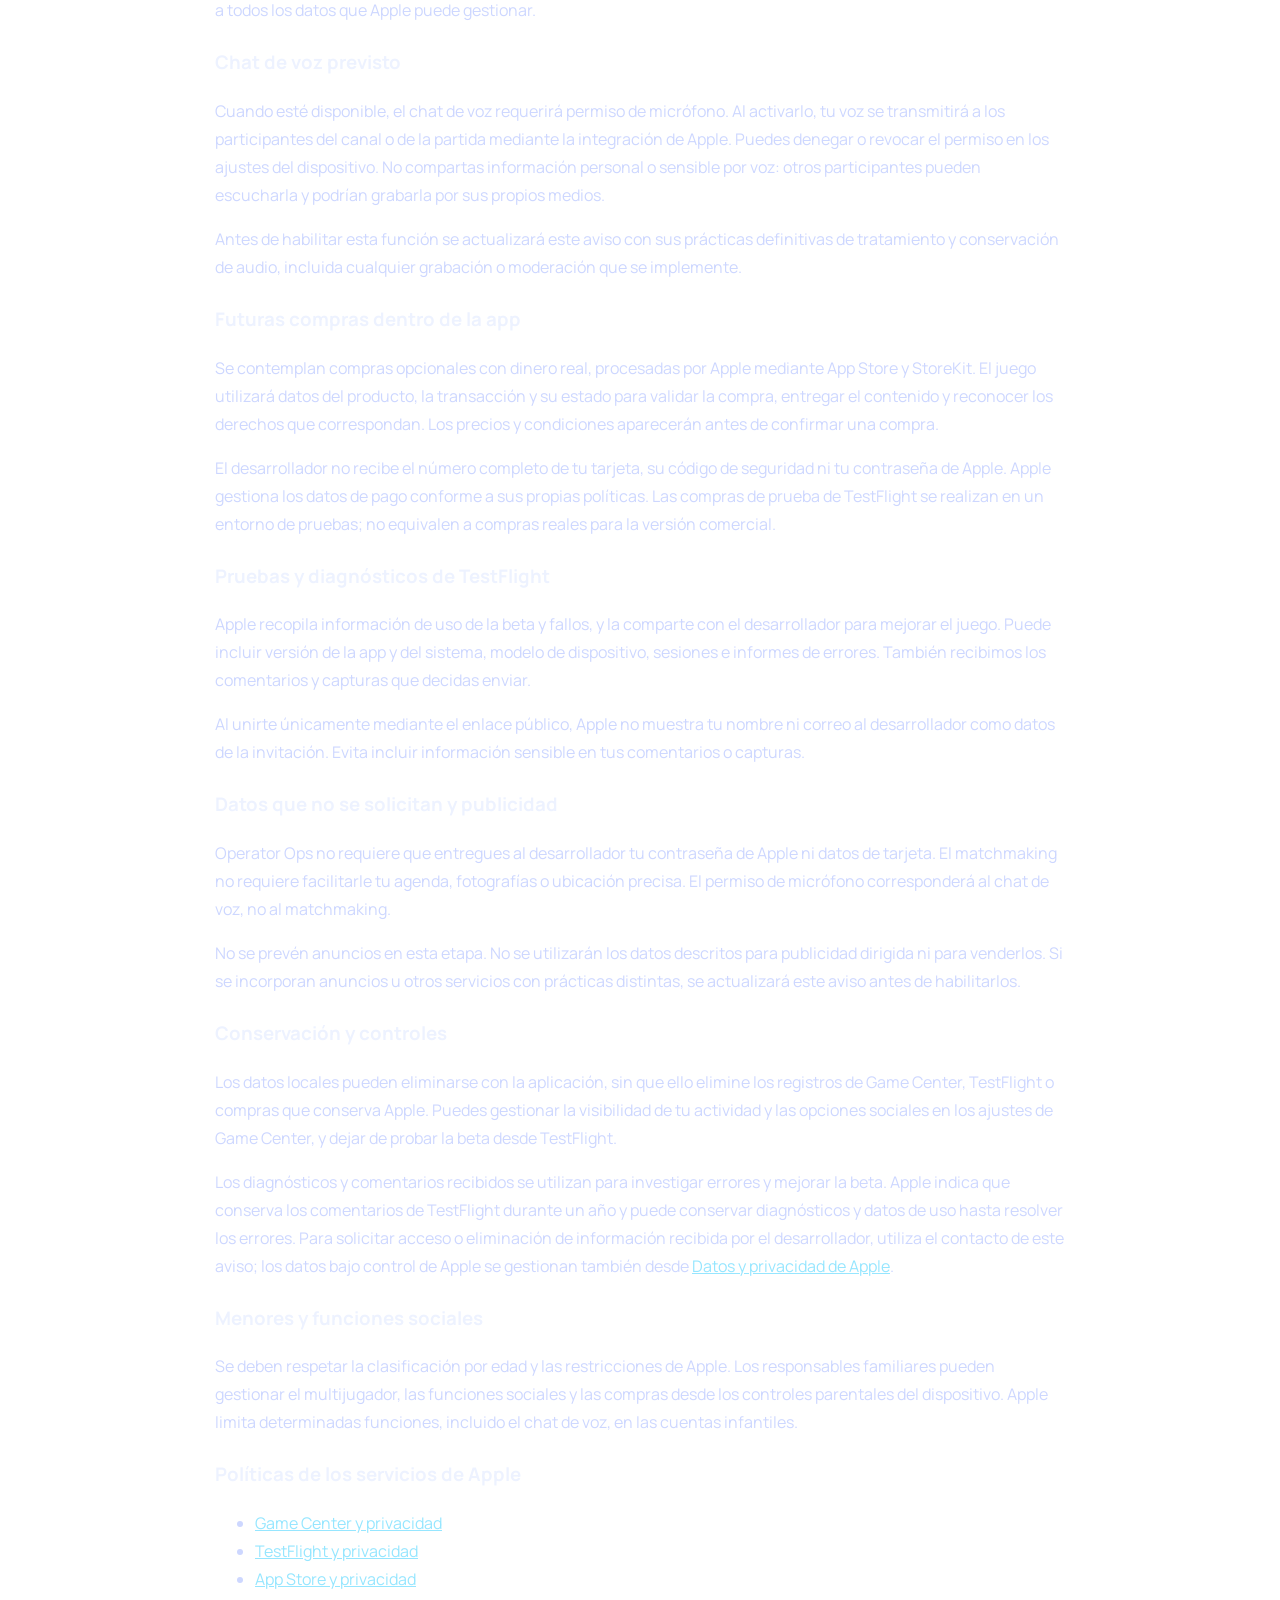
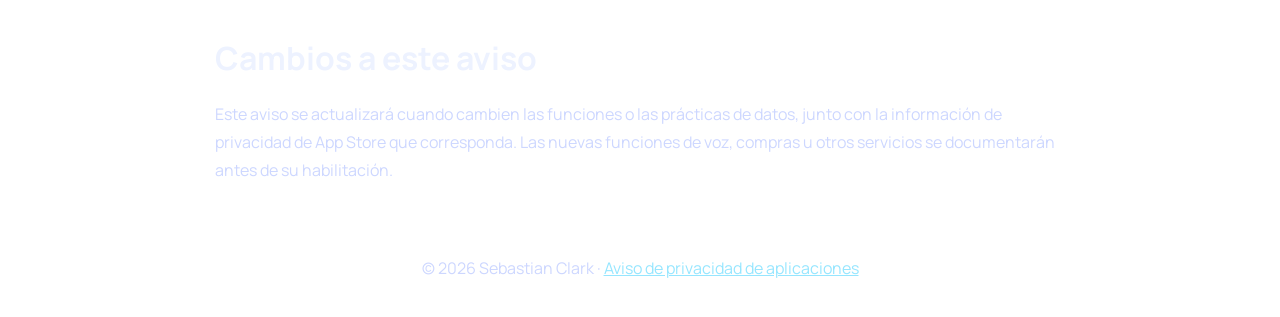
==== commit 6d52a68c: "Add Operator Ops games page and app-specific privacy notice" ====
--- a/app-privacy.html
+++ b/app-privacy.html
@@ -6,7 +6,7 @@
 		<title>Aviso de privacidad de apps | Sebastian Clark</title>
 		<meta
 			name="description"
-			content="Aviso de privacidad de las aplicaciones y juegos creados por Sebastian Clark."
+			content="Aviso de privacidad de las aplicaciones creadas por Sebastian Clark."
 		/>
 		<meta name="theme-color" content="#0f172a" />
 		<link rel="canonical" href="https://sebastianclark.mx/app-privacy.html" />
@@ -19,148 +19,65 @@
 			<nav class="container nav">
 				<div class="brand">Sebastian <span>Clark</span></div>
 				<div class="nav-links">
+					<a href="games.html">Juegos</a>
 					<a href="index.html">Inicio</a>
-					<a href="apps.html">Apps</a>
-					<a href="games.html">Juegos</a>
+					<a href="apps.html">Apps hechas por mí</a>
 					<a href="index.html#contacto">Contacto</a>
 				</div>
 			</nav>
 		</header>
 
-		<main class="container">
-			<section class="section legal-content">
-				<a class="btn secondary legal-back" href="apps.html">← Volver a las apps</a>
-				<h1>Aviso de privacidad de aplicaciones y juegos</h1>
-				<p>Última actualización: 7 de septiembre de 2026</p>
-
-				<div class="card">
-					<h2>Resumen claro</h2>
-					<p>
-						<strong>Spendly Travel</strong> mantiene la información de viajes y presupuestos en el dispositivo y no la envía a Sebastian Clark.
-						<strong>Operator Ops</strong> utiliza servicios de Apple para funciones multijugador, identidad de jugador, distribución beta y futuras compras dentro de la app.
-					</p>
-					<p>
-						Operator Ops no solicita al desarrollador tu contraseña de Apple, número completo de tarjeta, datos bancarios, contactos, fotos, ubicación precisa ni historial de navegación.
-						Tampoco incorpora publicidad comportamental ni rastreo entre apps o sitios web.
-					</p>
-				</div>
-
-				<h2>1. Aplicaciones y juegos cubiertos por este aviso</h2>
-				<ul>
-					<li><strong>Spendly Travel</strong> — aplicación para organizar presupuestos, gastos e itinerarios de viaje.</li>
-					<li><strong>Operator Ops</strong> — juego 2D competitivo para iPhone, actualmente distribuido en fase alpha mediante TestFlight.</li>
-				</ul>
-
-				<h2>2. Responsable y contacto</h2>
-				<p>
-					El responsable de esta política es <strong>Sebastian Clark Valenzuela</strong>. Para dudas o solicitudes relacionadas con privacidad,
-					puedes escribir a <a href="mailto:cotizacion@sebastianclark.mx">cotizacion@sebastianclark.mx</a>.
-				</p>
-
-				<h2>3. Spendly Travel</h2>
-				<p>
-					Spendly Travel no crea una cuenta propia ni envía al desarrollador los viajes, presupuestos, gastos, notas, métodos de pago registrados por el usuario o información equivalente.
-					La información introducida para utilizar la aplicación permanece en el dispositivo salvo que una función del sistema operativo que el usuario controle realice una copia o migración del dispositivo.
-				</p>
-				<p>
-					Spendly Travel no incorpora publicidad, rastreo entre apps, perfiles publicitarios ni analítica de terceros destinada a identificar al usuario.
-				</p>
-
-				<h2 id="operator-ops">4. Operator Ops: Game Center y multijugador</h2>
-				<p>
-					Operator Ops utiliza <strong>Apple Game Center</strong> para autenticar al jugador y habilitar funciones multijugador y de matchmaking.
-					Para prestar estas funciones, el juego puede procesar información proporcionada por Game Center, como un identificador de jugador limitado al juego,
-					el alias o nombre visible del jugador y la información necesaria para establecer y mantener una partida.
-				</p>
-				<p>
-					Durante una partida multijugador se intercambia la información técnica necesaria para ejecutar el juego, por ejemplo estado de la partida, posición,
-					movimiento, disparos, impactos, puntuación y otras acciones del gameplay. Esta información se usa para sincronizar la partida entre los participantes.
-					Operator Ops no recibe la contraseña de tu Apple Account ni las credenciales privadas con las que inicias sesión en Game Center.
-				</p>
-				<p>
-					La versión actual no requiere crear una cuenta independiente de Operator Ops con correo electrónico y contraseña. Si una versión futura incorpora servidores propios,
-					perfiles en la nube, rankings persistentes gestionados por el desarrollador u otra forma de almacenamiento remoto, este aviso se actualizará antes de habilitar esa función.
-				</p>
-
-				<h2>5. Operator Ops: compras dentro de la app</h2>
-				<p>
-					Operator Ops prevé ofrecer compras opcionales dentro de la app mediante <strong>Apple StoreKit y App Store</strong>. Apple procesa el cobro.
-					El juego puede recibir información de transacción necesaria para entregar, verificar o restaurar una compra, como el identificador del producto,
-					identificadores de transacción, fecha o estado de compra, derechos asociados y estados de reembolso o revocación.
-				</p>
-				<p>
-					Sebastian Clark no recibe mediante Operator Ops el número completo de tu tarjeta, CVV, cuenta bancaria, contraseña de Apple Account ni otros datos completos de pago.
-					Apple puede proporcionar al desarrollador reportes de ventas y rendimiento mediante App Store Connect de acuerdo con sus propios servicios y políticas.
-				</p>
-				<p>
-					El juego puede guardar localmente información necesaria para su funcionamiento, como ajustes, loadouts, progreso, contenido adquirido o saldos virtuales.
-					Si en el futuro esos datos se sincronizan con un servidor controlado por el desarrollador, esta política se actualizará antes de activar dicha sincronización.
-				</p>
-
-				<h2>6. Operator Ops durante TestFlight</h2>
-				<p>
-					Mientras Operator Ops se distribuya mediante <strong>TestFlight</strong>, Apple puede proporcionar al desarrollador información técnica y métricas de prueba a través de App Store Connect,
-					incluyendo modelo de dispositivo, versión del sistema operativo, instalaciones, sesiones, fallos de la app y feedback que el tester decida enviar.
-				</p>
-				<p>
-					Los testers que entran mediante un enlace público normalmente aparecen de forma anónima para el desarrollador. Si un tester decide incluir datos de contacto en un envío de feedback,
-					esa información puede hacerse visible junto con ese feedback. Los reportes de fallos y datos de TestFlight son gestionados por Apple conforme a las reglas de ese servicio.
-				</p>
-
-				<h2>7. Datos que Operator Ops no solicita al desarrollador</h2>
-				<p>Salvo la información descrita anteriormente y la información que el usuario decida enviar voluntariamente como feedback, Operator Ops no está diseñado para solicitar o almacenar en servidores propios:</p>
-				<ul>
-					<li>Nombre legal, domicilio o número de teléfono.</li>
-					<li>Contraseña de Apple Account o credenciales de Game Center.</li>
-					<li>Número completo de tarjeta, CVV o datos bancarios.</li>
-					<li>Contactos, fotografías o biblioteca multimedia.</li>
-					<li>Ubicación precisa del dispositivo.</li>
-					<li>Grabaciones del micrófono o conversaciones de voz.</li>
-					<li>Identificadores publicitarios para rastreo entre apps o sitios.</li>
-					<li>Historial de navegación, datos de salud o información biométrica.</li>
-				</ul>
-
-				<h2>8. Servicios de Apple y terceros</h2>
-				<p>
-					Game Center, TestFlight, App Store, StoreKit y App Store Connect son servicios operados por Apple. Apple puede procesar información necesaria para prestar estos servicios independientemente de Sebastian Clark.
-					El tratamiento realizado por Apple está sujeto a sus propios términos y a su <a href="https://www.apple.com/legal/privacy/" target="_blank" rel="noopener noreferrer">política de privacidad</a>.
-				</p>
-				<p>
-					Las aplicaciones descritas en este aviso no incorporan actualmente redes publicitarias ni SDKs de rastreo de terceros para crear perfiles publicitarios.
-				</p>
-
-				<h2>9. Conservación y eliminación</h2>
-				<p>
-					La información guardada únicamente en el dispositivo permanece bajo el control del usuario y puede eliminarse, según corresponda, desde los controles de la aplicación o eliminando la aplicación.
-					Los registros de Game Center, App Store y TestFlight que Apple mantiene se administran mediante los servicios y controles de Apple.
-				</p>
-				<p>
-					Sebastian Clark puede eliminar feedback de TestFlight que esté disponible en App Store Connect. Para información que Apple conserva como proveedor de plataforma,
-					el usuario debe utilizar los controles y canales de privacidad proporcionados por Apple.
-				</p>
-
-				<h2>10. Menores de edad</h2>
-				<p>
-					Las aplicaciones no están diseñadas para recopilar deliberadamente información personal adicional de menores fuera de la información necesaria para los servicios de Apple descritos anteriormente.
-					Si una versión futura modifica esta práctica, el aviso se actualizará antes de su publicación.
-				</p>
-
-				<h2>11. Cambios a este aviso</h2>
-				<p>
-					Si una actualización modifica de forma relevante las prácticas de datos —por ejemplo, añade servidores propios, perfiles en la nube, analítica, publicidad, chat de voz,
-					permisos adicionales o nuevos servicios de terceros— este aviso y la información de privacidad correspondiente se actualizarán antes de poner esa versión a disposición de los usuarios.
-				</p>
-
-				<h2>12. Tus derechos y solicitudes</h2>
-				<p>
-					Puedes contactar a Sebastian Clark en <a href="mailto:cotizacion@sebastianclark.mx">cotizacion@sebastianclark.mx</a> para solicitar información sobre datos que el desarrollador controle directamente.
-					Para datos administrados por Apple mediante Game Center, App Store o TestFlight, también pueden aplicar los controles y procedimientos de privacidad de Apple.
-				</p>
-			</section>
-		</main>
+        <main class="container">
+            <section class="section legal-content">
+                <a class="btn secondary legal-back" href="apps.html">← Volver a las apps</a>
+                <h1>Aviso de privacidad de aplicaciones</h1>
+                <p>Última actualización: 7 de septiembre de 2026</p>
+                <div class="card">
+                    <h2>Resumen claro</h2>
+                    <p>Cada aplicación tiene prácticas distintas. Spendly Travel mantiene sus datos de viaje en el dispositivo. Operator Ops utiliza servicios de Apple para las pruebas y el multijugador; contempla chat de voz y futuras compras dentro de la app. Estos servicios implican el tratamiento de los datos que se describen a continuación.</p>
+                    <p><a href="#spendly-travel">Spendly Travel</a> · <a href="#operator-ops">Operator Ops</a></p>
+                </div>
+                <h2>Responsable y contacto</h2>
+                <p>El responsable es <strong>Sebastian Clark Valenzuela</strong>. Para consultas y solicitudes de acceso, rectificación, eliminación u oposición, escribe a <a href="mailto:cotizacion@sebastianclark.mx">cotizacion@sebastianclark.mx</a>, indicando la aplicación y tu solicitud. No envíes contraseñas ni datos bancarios.</p>
+                <h2 id="spendly-travel">Spendly Travel</h2>
+                <p>Aplicación para organizar viajes, presupuestos y gastos. No recopila datos personales ni datos de uso para el desarrollador. Los datos que introduces permanecen en tu dispositivo; Sebastian Clark no los recibe ni puede acceder a ellos.</p>
+                <p>No incorpora cuentas propias, publicidad, analítica ni rastreo. No vende ni comparte tus datos, ni solicita acceso a contactos, fotos, audio o ubicación. No incluye suscripciones ni compras dentro de la app.</p>
+                <p>Puedes eliminar la información local desde los controles disponibles o al eliminar la aplicación. No existe una cuenta de Spendly Travel ni un registro remoto de tus viajes que solicitar eliminar al desarrollador.</p>
+                <h2 id="operator-ops">Operator Ops</h2>
+                <p>Juego en desarrollo distribuido en beta mediante TestFlight. La integración multijugador se basa principalmente en Apple Game Center. El chat de voz y las compras con dinero real son funciones previstas; su descripción no significa que estén disponibles en todas las versiones de prueba.</p>
+                <h3>Datos del juego y matchmaking</h3>
+                <p>Para identificar a los participantes y organizar las sesiones, el juego utiliza el identificador de jugador y el nombre visible facilitados por Game Center. Intercambia información necesaria del lobby, como participantes, equipos, nivel y estado de preparación. El progreso, las preferencias y el inventario se guardan en el dispositivo; la información necesaria para las funciones multijugador se comunica a través de los servicios de Apple y a los participantes de la sesión.</p>
+                <p>Apple trata datos de cuenta y actividad de juego conforme a su propia política. La visibilidad de tu perfil y actividad depende de tus ajustes de Game Center. Usar Game Center no significa que Operator Ops acceda automáticamente a todos los datos que Apple puede gestionar.</p>
+                <h3>Chat de voz previsto</h3>
+                <p>Cuando esté disponible, el chat de voz requerirá permiso de micrófono. Al activarlo, tu voz se transmitirá a los participantes del canal o de la partida mediante la integración de Apple. Puedes denegar o revocar el permiso en los ajustes del dispositivo. No compartas información personal o sensible por voz: otros participantes pueden escucharla y podrían grabarla por sus propios medios.</p>
+                <p>Antes de habilitar esta función se actualizará este aviso con sus prácticas definitivas de tratamiento y conservación de audio, incluida cualquier grabación o moderación que se implemente.</p>
+                <h3>Futuras compras dentro de la app</h3>
+                <p>Se contemplan compras opcionales con dinero real, procesadas por Apple mediante App Store y StoreKit. El juego utilizará datos del producto, la transacción y su estado para validar la compra, entregar el contenido y reconocer los derechos que correspondan. Los precios y condiciones aparecerán antes de confirmar una compra.</p>
+                <p>El desarrollador no recibe el número completo de tu tarjeta, su código de seguridad ni tu contraseña de Apple. Apple gestiona los datos de pago conforme a sus propias políticas. Las compras de prueba de TestFlight se realizan en un entorno de pruebas; no equivalen a compras reales para la versión comercial.</p>
+                <h3>Pruebas y diagnósticos de TestFlight</h3>
+                <p>Apple recopila información de uso de la beta y fallos, y la comparte con el desarrollador para mejorar el juego. Puede incluir versión de la app y del sistema, modelo de dispositivo, sesiones e informes de errores. También recibimos los comentarios y capturas que decidas enviar.</p>
+                <p>Al unirte únicamente mediante el enlace público, Apple no muestra tu nombre ni correo al desarrollador como datos de la invitación. Evita incluir información sensible en tus comentarios o capturas.</p>
+                <h3>Datos que no se solicitan y publicidad</h3>
+                <p>Operator Ops no requiere que entregues al desarrollador tu contraseña de Apple ni datos de tarjeta. El matchmaking no requiere facilitarle tu agenda, fotografías o ubicación precisa. El permiso de micrófono corresponderá al chat de voz, no al matchmaking.</p>
+                <p>No se prevén anuncios en esta etapa. No se utilizarán los datos descritos para publicidad dirigida ni para venderlos. Si se incorporan anuncios u otros servicios con prácticas distintas, se actualizará este aviso antes de habilitarlos.</p>
+                <h3>Conservación y controles</h3>
+                <p>Los datos locales pueden eliminarse con la aplicación, sin que ello elimine los registros de Game Center, TestFlight o compras que conserva Apple. Puedes gestionar la visibilidad de tu actividad y las opciones sociales en los ajustes de Game Center, y dejar de probar la beta desde TestFlight.</p>
+                <p>Los diagnósticos y comentarios recibidos se utilizan para investigar errores y mejorar la beta. Apple indica que conserva los comentarios de TestFlight durante un año y puede conservar diagnósticos y datos de uso hasta resolver los errores. Para solicitar acceso o eliminación de información recibida por el desarrollador, utiliza el contacto de este aviso; los datos bajo control de Apple se gestionan también desde <a href="https://privacy.apple.com/">Datos y privacidad de Apple</a>.</p>
+                <h3>Menores y funciones sociales</h3>
+                <p>Se deben respetar la clasificación por edad y las restricciones de Apple. Los responsables familiares pueden gestionar el multijugador, las funciones sociales y las compras desde los controles parentales del dispositivo. Apple limita determinadas funciones, incluido el chat de voz, en las cuentas infantiles.</p>
+                <h3>Políticas de los servicios de Apple</h3>
+                <ul>
+                    <li><a href="https://www.apple.com/legal/privacy/data/en/game-center/">Game Center y privacidad</a></li>
+                    <li><a href="https://www.apple.com/legal/privacy/data/en/test-flight/">TestFlight y privacidad</a></li>
+                    <li><a href="https://www.apple.com/legal/privacy/data/en/app-store/">App Store y privacidad</a></li>
+                </ul>
+                <h2>Cambios a este aviso</h2>
+                <p>Este aviso se actualizará cuando cambien las funciones o las prácticas de datos, junto con la información de privacidad de App Store que corresponda. Las nuevas funciones de voz, compras u otros servicios se documentarán antes de su habilitación.</p>
+            </section>
+        </main>
 
 		<footer class="container">
-			© 2026 Sebastian Clark · <a href="app-privacy.html">Aviso de privacidad de aplicaciones y juegos</a>
+			© 2026 Sebastian Clark · <a href="app-privacy.html">Aviso de privacidad de aplicaciones</a>
 		</footer>
 	</body>
 </html>
--- a/styles.css
+++ b/styles.css
@@ -552,3 +552,32 @@
     gap: 0.6rem;
   }
 }
+
+/* Juegos: misma tarjeta, paleta y ritmo que Aplicaciones. */
+.nav { gap: 1rem; }
+.nav-links { justify-content: center; }
+.nav-links a[aria-current="page"] { border-color: var(--accent-2); background: rgba(0, 211, 255, 0.12); }
+.intro-center { text-align: center; }
+.intro-center p.lead { margin-inline: auto; }
+.game-features { display: grid; grid-template-columns: repeat(2, minmax(0, 1fr)); gap: 1rem; margin-block: 1.5rem; }
+.game-features > div { padding: 1rem; border: 1px solid var(--card-border); border-radius: 14px; }
+.game-features h3 { margin: 0 0 .5rem; }
+.game-features p { margin: 0; }
+.game-card .tool-status { font-size: .875rem; }
+.game-card .btn { white-space: normal; text-align: center; min-height: 44px; }
+.game-card .beta-note { margin: 1rem auto 0; font-size: .875rem; }
+.legal-content { max-width: 850px; margin-inline: auto; overflow-wrap: anywhere; }
+.legal-content h2 { margin-top: 2.5rem; }
+.legal-content h3 { margin-top: 1.5rem; }
+.legal-content p, .legal-content li { line-height: 1.75; color: var(--text-soft); }
+.legal-content a:not(.btn), footer a { color: #96e6ff; }
+.legal-back { margin-block: 1rem 2rem; }
+#operator-ops, #spendly-travel { scroll-margin-top: 12rem; }
+@media (max-width: 640px) {
+  .game-features { grid-template-columns: 1fr; }
+  .game-card { padding: 1.25rem; }
+}
+
+.nav .brand { flex-shrink: 0; }
+.nav .nav-links { justify-content: flex-end; }
+@media (max-width: 930px) { .nav .nav-links { justify-content: center; } }
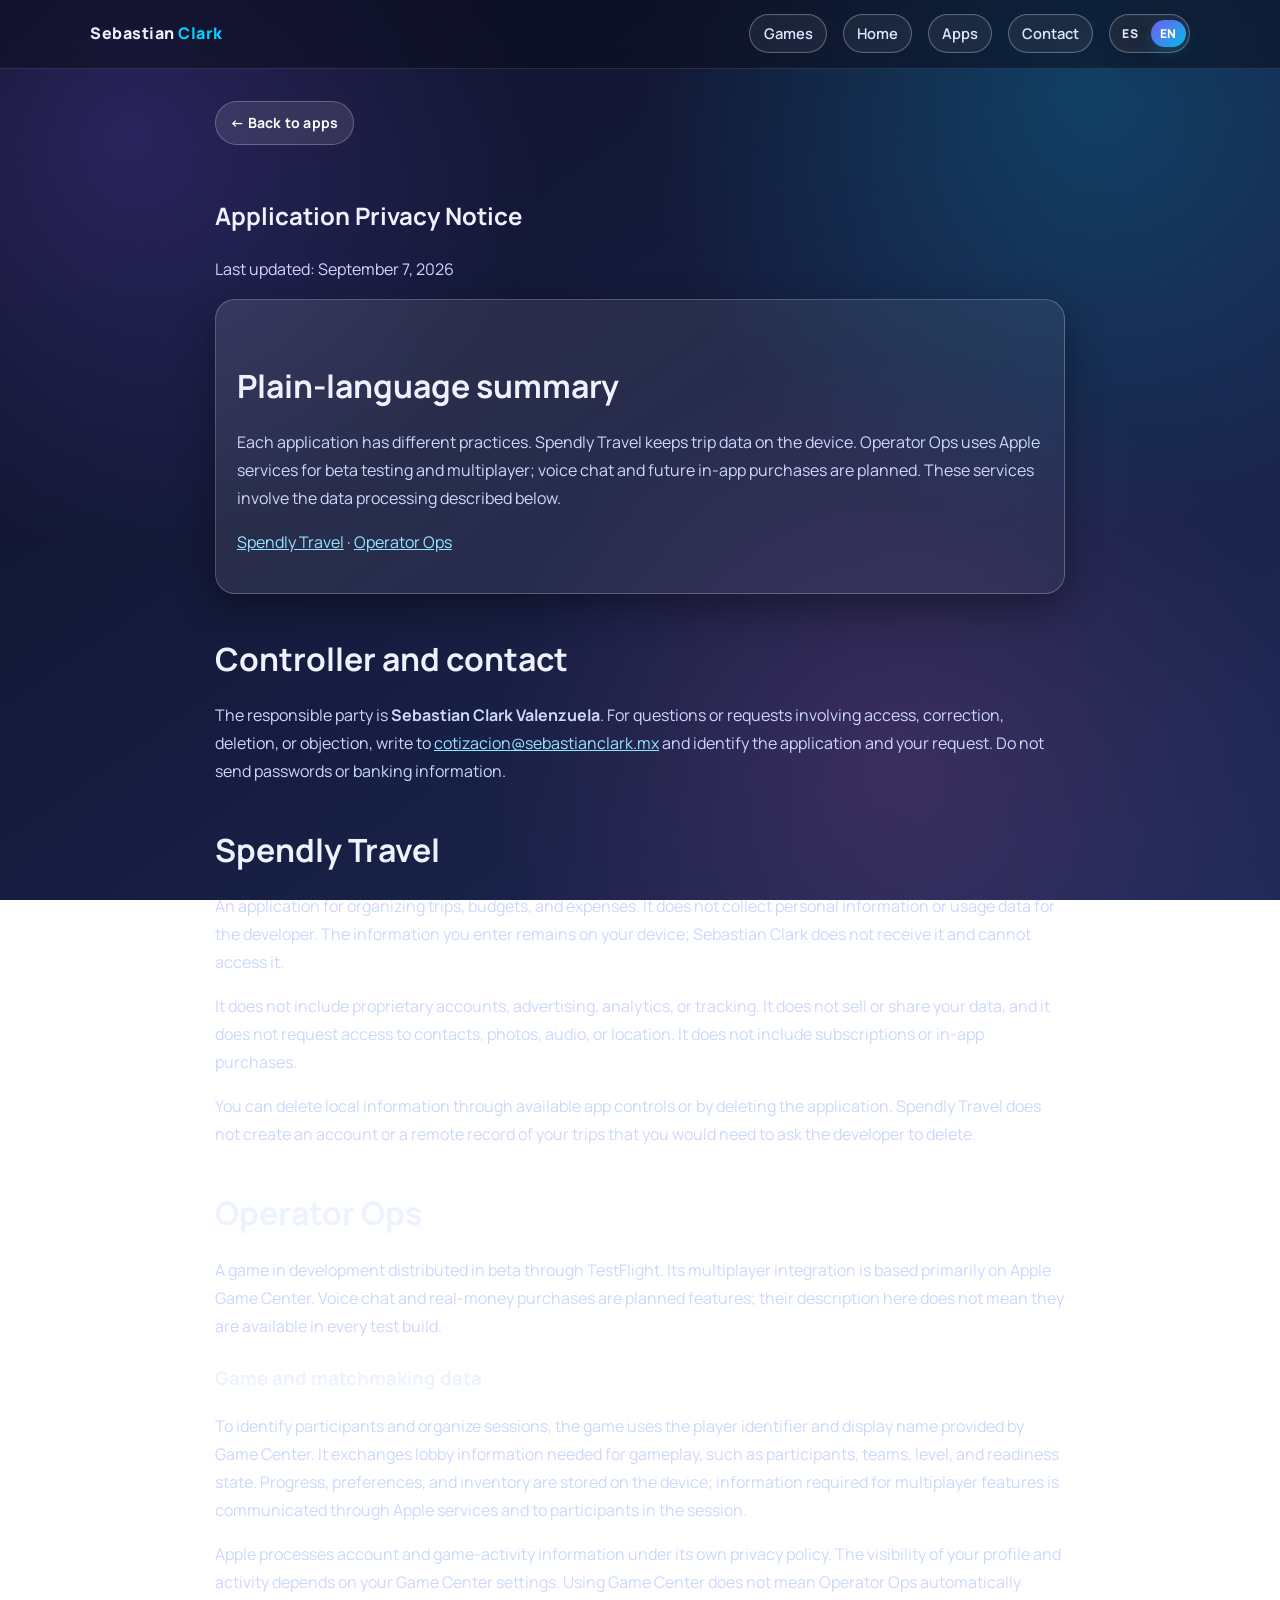
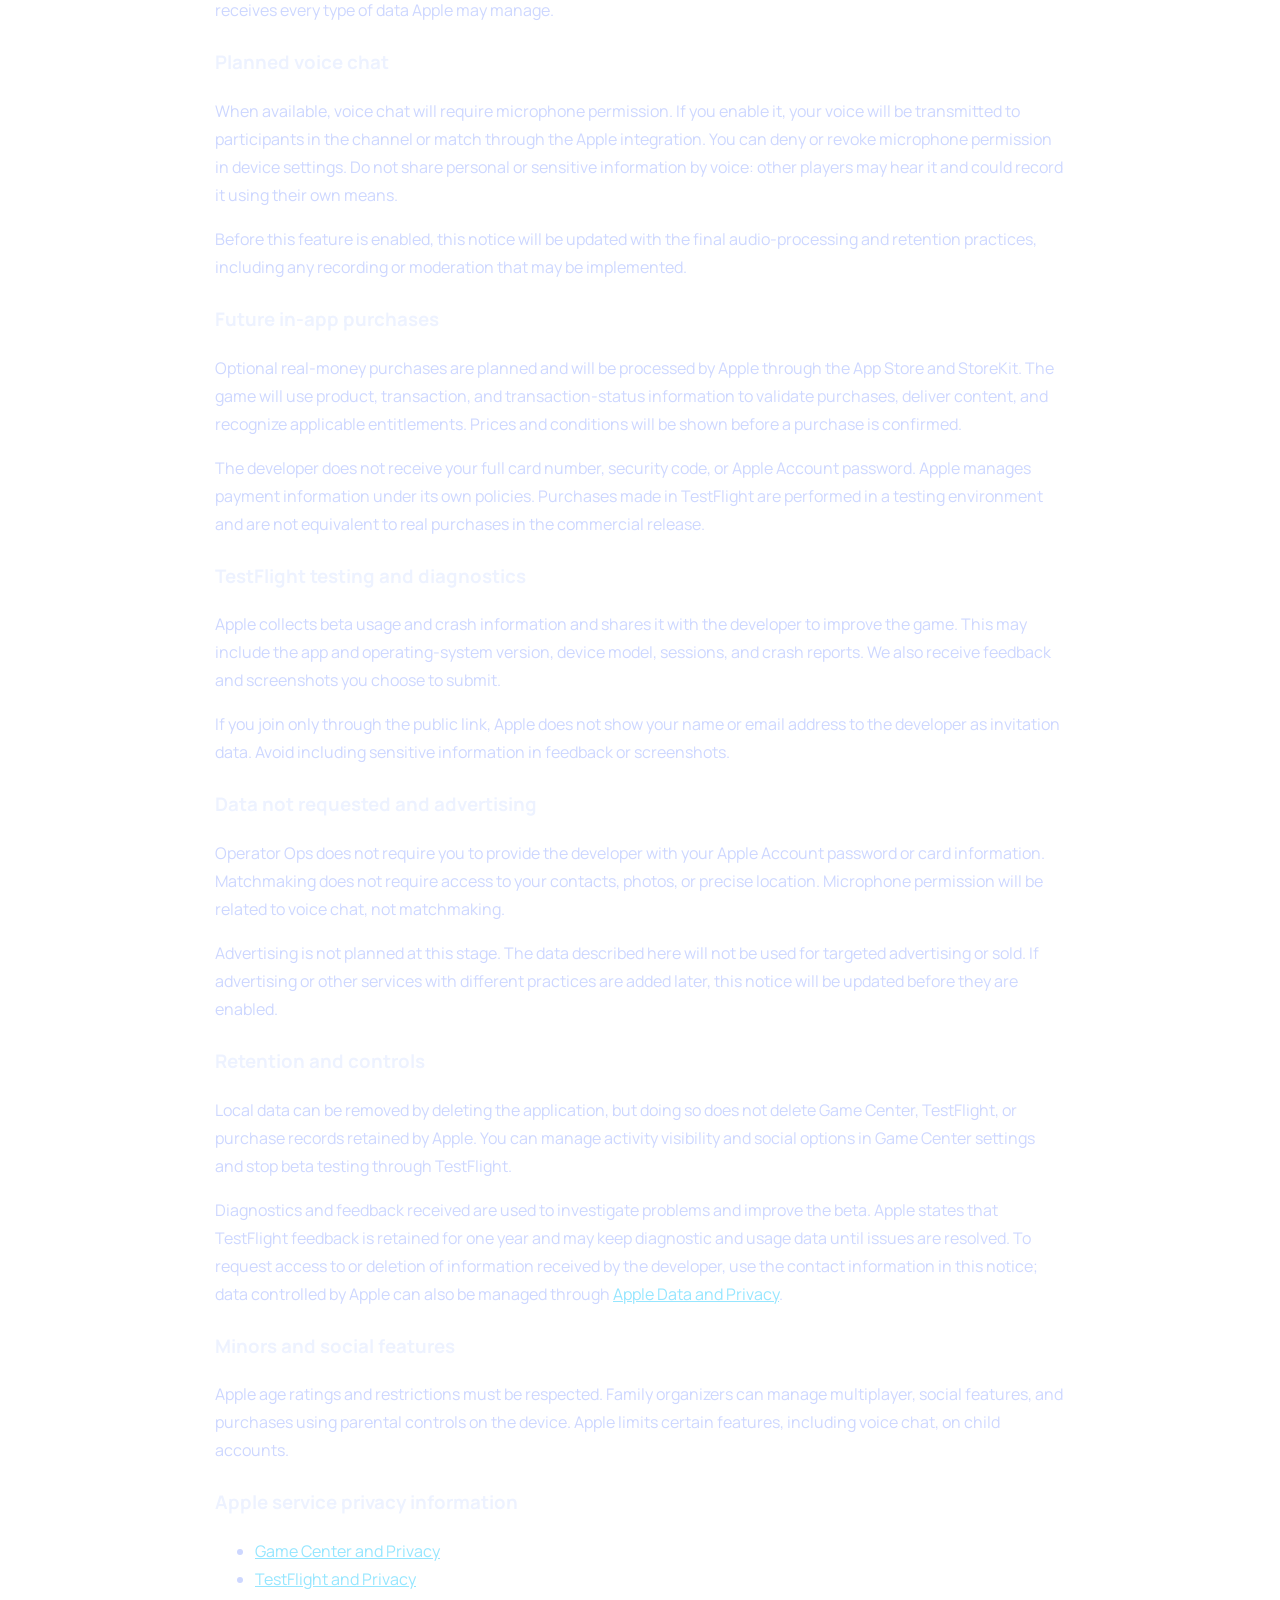
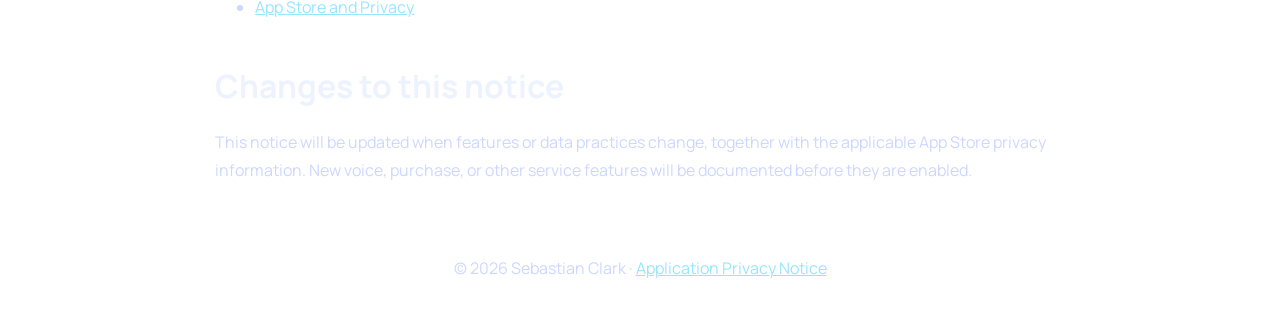
==== commit ef5f8571: "Localize app privacy notice in Spanish and English" ====
--- a/app-privacy.html
+++ b/app-privacy.html
@@ -4,80 +4,90 @@
 		<meta charset="UTF-8" />
 		<meta name="viewport" content="width=device-width, initial-scale=1.0" />
 		<title>Aviso de privacidad de apps | Sebastian Clark</title>
-		<meta
-			name="description"
-			content="Aviso de privacidad de las aplicaciones creadas por Sebastian Clark."
-		/>
+		<meta name="description" content="Aviso de privacidad de las aplicaciones creadas por Sebastian Clark." />
 		<meta name="theme-color" content="#0f172a" />
 		<link rel="canonical" href="https://sebastianclark.mx/app-privacy.html" />
 		<meta name="robots" content="index,follow,max-image-preview:large" />
 		<link rel="stylesheet" href="styles.css" />
+		<link rel="stylesheet" href="i18n.css" />
 		<link rel="icon" type="image/svg+xml" href="favicon.svg?v=5" sizes="any" />
+		<script src="i18n.js" defer></script>
 	</head>
-	<body>
+	<body data-page="privacy">
 		<header class="site-header">
 			<nav class="container nav">
 				<div class="brand">Sebastian <span>Clark</span></div>
 				<div class="nav-links">
-					<a href="games.html">Juegos</a>
-					<a href="index.html">Inicio</a>
-					<a href="apps.html">Apps hechas por mí</a>
-					<a href="index.html#contacto">Contacto</a>
+					<a href="games.html" data-i18n="nav.games">Juegos</a>
+					<a href="index.html" data-i18n="nav.home">Inicio</a>
+					<a href="apps.html" data-i18n="nav.apps">Apps hechas por mí</a>
+					<a href="index.html#contacto" data-i18n="nav.contact">Contacto</a>
 				</div>
 			</nav>
 		</header>
 
-        <main class="container">
-            <section class="section legal-content">
-                <a class="btn secondary legal-back" href="apps.html">← Volver a las apps</a>
-                <h1>Aviso de privacidad de aplicaciones</h1>
-                <p>Última actualización: 7 de septiembre de 2026</p>
-                <div class="card">
-                    <h2>Resumen claro</h2>
-                    <p>Cada aplicación tiene prácticas distintas. Spendly Travel mantiene sus datos de viaje en el dispositivo. Operator Ops utiliza servicios de Apple para las pruebas y el multijugador; contempla chat de voz y futuras compras dentro de la app. Estos servicios implican el tratamiento de los datos que se describen a continuación.</p>
-                    <p><a href="#spendly-travel">Spendly Travel</a> · <a href="#operator-ops">Operator Ops</a></p>
-                </div>
-                <h2>Responsable y contacto</h2>
-                <p>El responsable es <strong>Sebastian Clark Valenzuela</strong>. Para consultas y solicitudes de acceso, rectificación, eliminación u oposición, escribe a <a href="mailto:cotizacion@sebastianclark.mx">cotizacion@sebastianclark.mx</a>, indicando la aplicación y tu solicitud. No envíes contraseñas ni datos bancarios.</p>
-                <h2 id="spendly-travel">Spendly Travel</h2>
-                <p>Aplicación para organizar viajes, presupuestos y gastos. No recopila datos personales ni datos de uso para el desarrollador. Los datos que introduces permanecen en tu dispositivo; Sebastian Clark no los recibe ni puede acceder a ellos.</p>
-                <p>No incorpora cuentas propias, publicidad, analítica ni rastreo. No vende ni comparte tus datos, ni solicita acceso a contactos, fotos, audio o ubicación. No incluye suscripciones ni compras dentro de la app.</p>
-                <p>Puedes eliminar la información local desde los controles disponibles o al eliminar la aplicación. No existe una cuenta de Spendly Travel ni un registro remoto de tus viajes que solicitar eliminar al desarrollador.</p>
-                <h2 id="operator-ops">Operator Ops</h2>
-                <p>Juego en desarrollo distribuido en beta mediante TestFlight. La integración multijugador se basa principalmente en Apple Game Center. El chat de voz y las compras con dinero real son funciones previstas; su descripción no significa que estén disponibles en todas las versiones de prueba.</p>
-                <h3>Datos del juego y matchmaking</h3>
-                <p>Para identificar a los participantes y organizar las sesiones, el juego utiliza el identificador de jugador y el nombre visible facilitados por Game Center. Intercambia información necesaria del lobby, como participantes, equipos, nivel y estado de preparación. El progreso, las preferencias y el inventario se guardan en el dispositivo; la información necesaria para las funciones multijugador se comunica a través de los servicios de Apple y a los participantes de la sesión.</p>
-                <p>Apple trata datos de cuenta y actividad de juego conforme a su propia política. La visibilidad de tu perfil y actividad depende de tus ajustes de Game Center. Usar Game Center no significa que Operator Ops acceda automáticamente a todos los datos que Apple puede gestionar.</p>
-                <h3>Chat de voz previsto</h3>
-                <p>Cuando esté disponible, el chat de voz requerirá permiso de micrófono. Al activarlo, tu voz se transmitirá a los participantes del canal o de la partida mediante la integración de Apple. Puedes denegar o revocar el permiso en los ajustes del dispositivo. No compartas información personal o sensible por voz: otros participantes pueden escucharla y podrían grabarla por sus propios medios.</p>
-                <p>Antes de habilitar esta función se actualizará este aviso con sus prácticas definitivas de tratamiento y conservación de audio, incluida cualquier grabación o moderación que se implemente.</p>
-                <h3>Futuras compras dentro de la app</h3>
-                <p>Se contemplan compras opcionales con dinero real, procesadas por Apple mediante App Store y StoreKit. El juego utilizará datos del producto, la transacción y su estado para validar la compra, entregar el contenido y reconocer los derechos que correspondan. Los precios y condiciones aparecerán antes de confirmar una compra.</p>
-                <p>El desarrollador no recibe el número completo de tu tarjeta, su código de seguridad ni tu contraseña de Apple. Apple gestiona los datos de pago conforme a sus propias políticas. Las compras de prueba de TestFlight se realizan en un entorno de pruebas; no equivalen a compras reales para la versión comercial.</p>
-                <h3>Pruebas y diagnósticos de TestFlight</h3>
-                <p>Apple recopila información de uso de la beta y fallos, y la comparte con el desarrollador para mejorar el juego. Puede incluir versión de la app y del sistema, modelo de dispositivo, sesiones e informes de errores. También recibimos los comentarios y capturas que decidas enviar.</p>
-                <p>Al unirte únicamente mediante el enlace público, Apple no muestra tu nombre ni correo al desarrollador como datos de la invitación. Evita incluir información sensible en tus comentarios o capturas.</p>
-                <h3>Datos que no se solicitan y publicidad</h3>
-                <p>Operator Ops no requiere que entregues al desarrollador tu contraseña de Apple ni datos de tarjeta. El matchmaking no requiere facilitarle tu agenda, fotografías o ubicación precisa. El permiso de micrófono corresponderá al chat de voz, no al matchmaking.</p>
-                <p>No se prevén anuncios en esta etapa. No se utilizarán los datos descritos para publicidad dirigida ni para venderlos. Si se incorporan anuncios u otros servicios con prácticas distintas, se actualizará este aviso antes de habilitarlos.</p>
-                <h3>Conservación y controles</h3>
-                <p>Los datos locales pueden eliminarse con la aplicación, sin que ello elimine los registros de Game Center, TestFlight o compras que conserva Apple. Puedes gestionar la visibilidad de tu actividad y las opciones sociales en los ajustes de Game Center, y dejar de probar la beta desde TestFlight.</p>
-                <p>Los diagnósticos y comentarios recibidos se utilizan para investigar errores y mejorar la beta. Apple indica que conserva los comentarios de TestFlight durante un año y puede conservar diagnósticos y datos de uso hasta resolver los errores. Para solicitar acceso o eliminación de información recibida por el desarrollador, utiliza el contacto de este aviso; los datos bajo control de Apple se gestionan también desde <a href="https://privacy.apple.com/">Datos y privacidad de Apple</a>.</p>
-                <h3>Menores y funciones sociales</h3>
-                <p>Se deben respetar la clasificación por edad y las restricciones de Apple. Los responsables familiares pueden gestionar el multijugador, las funciones sociales y las compras desde los controles parentales del dispositivo. Apple limita determinadas funciones, incluido el chat de voz, en las cuentas infantiles.</p>
-                <h3>Políticas de los servicios de Apple</h3>
-                <ul>
-                    <li><a href="https://www.apple.com/legal/privacy/data/en/game-center/">Game Center y privacidad</a></li>
-                    <li><a href="https://www.apple.com/legal/privacy/data/en/test-flight/">TestFlight y privacidad</a></li>
-                    <li><a href="https://www.apple.com/legal/privacy/data/en/app-store/">App Store y privacidad</a></li>
-                </ul>
-                <h2>Cambios a este aviso</h2>
-                <p>Este aviso se actualizará cuando cambien las funciones o las prácticas de datos, junto con la información de privacidad de App Store que corresponda. Las nuevas funciones de voz, compras u otros servicios se documentarán antes de su habilitación.</p>
-            </section>
-        </main>
+		<main class="container">
+			<section class="section legal-content">
+				<a class="btn secondary legal-back" href="apps.html" data-i18n="privacy.back">← Volver a las apps</a>
+				<h1 data-i18n="privacy.title">Aviso de privacidad de aplicaciones</h1>
+				<p data-i18n="privacy.updated">Última actualización: 7 de septiembre de 2026</p>
 
-		<footer class="container">
-			© 2026 Sebastian Clark · <a href="app-privacy.html">Aviso de privacidad de aplicaciones</a>
-		</footer>
+				<div class="card">
+					<h2 data-i18n="privacy.summary.title">Resumen claro</h2>
+					<p data-i18n="privacy.summary.p1">Cada aplicación tiene prácticas distintas. Spendly Travel mantiene sus datos de viaje en el dispositivo. Operator Ops utiliza servicios de Apple para las pruebas y el multijugador; contempla chat de voz y futuras compras dentro de la app. Estos servicios implican el tratamiento de los datos que se describen a continuación.</p>
+					<p data-i18n="privacy.summary.links"><a href="#spendly-travel">Spendly Travel</a> · <a href="#operator-ops">Operator Ops</a></p>
+				</div>
+
+				<h2 data-i18n="privacy.owner.title">Responsable y contacto</h2>
+				<p data-i18n="privacy.owner.p1">El responsable es <strong>Sebastian Clark Valenzuela</strong>. Para consultas y solicitudes de acceso, rectificación, eliminación u oposición, escribe a <a href="mailto:cotizacion@sebastianclark.mx">cotizacion@sebastianclark.mx</a>, indicando la aplicación y tu solicitud. No envíes contraseñas ni datos bancarios.</p>
+
+				<h2 id="spendly-travel">Spendly Travel</h2>
+				<p data-i18n="privacy.spendly.p1">Aplicación para organizar viajes, presupuestos y gastos. No recopila datos personales ni datos de uso para el desarrollador. Los datos que introduces permanecen en tu dispositivo; Sebastian Clark no los recibe ni puede acceder a ellos.</p>
+				<p data-i18n="privacy.spendly.p2">No incorpora cuentas propias, publicidad, analítica ni rastreo. No vende ni comparte tus datos, ni solicita acceso a contactos, fotos, audio o ubicación. No incluye suscripciones ni compras dentro de la app.</p>
+				<p data-i18n="privacy.spendly.p3">Puedes eliminar la información local desde los controles disponibles o al eliminar la aplicación. No existe una cuenta de Spendly Travel ni un registro remoto de tus viajes que solicitar eliminar al desarrollador.</p>
+
+				<h2 id="operator-ops">Operator Ops</h2>
+				<p data-i18n="privacy.operator.p1">Juego en desarrollo distribuido en beta mediante TestFlight. La integración multijugador se basa principalmente en Apple Game Center. El chat de voz y las compras con dinero real son funciones previstas; su descripción no significa que estén disponibles en todas las versiones de prueba.</p>
+
+				<h3 data-i18n="privacy.game.title">Datos del juego y matchmaking</h3>
+				<p data-i18n="privacy.game.p1">Para identificar a los participantes y organizar las sesiones, el juego utiliza el identificador de jugador y el nombre visible facilitados por Game Center. Intercambia información necesaria del lobby, como participantes, equipos, nivel y estado de preparación. El progreso, las preferencias y el inventario se guardan en el dispositivo; la información necesaria para las funciones multijugador se comunica a través de los servicios de Apple y a los participantes de la sesión.</p>
+				<p data-i18n="privacy.game.p2">Apple trata datos de cuenta y actividad de juego conforme a su propia política. La visibilidad de tu perfil y actividad depende de tus ajustes de Game Center. Usar Game Center no significa que Operator Ops acceda automáticamente a todos los datos que Apple puede gestionar.</p>
+
+				<h3 data-i18n="privacy.voice.title">Chat de voz previsto</h3>
+				<p data-i18n="privacy.voice.p1">Cuando esté disponible, el chat de voz requerirá permiso de micrófono. Al activarlo, tu voz se transmitirá a los participantes del canal o de la partida mediante la integración de Apple. Puedes denegar o revocar el permiso en los ajustes del dispositivo. No compartas información personal o sensible por voz: otros participantes pueden escucharla y podrían grabarla por sus propios medios.</p>
+				<p data-i18n="privacy.voice.p2">Antes de habilitar esta función se actualizará este aviso con sus prácticas definitivas de tratamiento y conservación de audio, incluida cualquier grabación o moderación que se implemente.</p>
+
+				<h3 data-i18n="privacy.purchase.title">Futuras compras dentro de la app</h3>
+				<p data-i18n="privacy.purchase.p1">Se contemplan compras opcionales con dinero real, procesadas por Apple mediante App Store y StoreKit. El juego utilizará datos del producto, la transacción y su estado para validar la compra, entregar el contenido y reconocer los derechos que correspondan. Los precios y condiciones aparecerán antes de confirmar una compra.</p>
+				<p data-i18n="privacy.purchase.p2">El desarrollador no recibe el número completo de tu tarjeta, su código de seguridad ni tu contraseña de Apple. Apple gestiona los datos de pago conforme a sus propias políticas. Las compras de prueba de TestFlight se realizan en un entorno de pruebas; no equivalen a compras reales para la versión comercial.</p>
+
+				<h3 data-i18n="privacy.testflight.title">Pruebas y diagnósticos de TestFlight</h3>
+				<p data-i18n="privacy.testflight.p1">Apple recopila información de uso de la beta y fallos, y la comparte con el desarrollador para mejorar el juego. Puede incluir versión de la app y del sistema, modelo de dispositivo, sesiones e informes de errores. También recibimos los comentarios y capturas que decidas enviar.</p>
+				<p data-i18n="privacy.testflight.p2">Al unirte únicamente mediante el enlace público, Apple no muestra tu nombre ni correo al desarrollador como datos de la invitación. Evita incluir información sensible en tus comentarios o capturas.</p>
+
+				<h3 data-i18n="privacy.noads.title">Datos que no se solicitan y publicidad</h3>
+				<p data-i18n="privacy.noads.p1">Operator Ops no requiere que entregues al desarrollador tu contraseña de Apple ni datos de tarjeta. El matchmaking no requiere facilitarle tu agenda, fotografías o ubicación precisa. El permiso de micrófono corresponderá al chat de voz, no al matchmaking.</p>
+				<p data-i18n="privacy.noads.p2">No se prevén anuncios en esta etapa. No se utilizarán los datos descritos para publicidad dirigida ni para venderlos. Si se incorporan anuncios u otros servicios con prácticas distintas, se actualizará este aviso antes de habilitarlos.</p>
+
+				<h3 data-i18n="privacy.retention.title">Conservación y controles</h3>
+				<p data-i18n="privacy.retention.p1">Los datos locales pueden eliminarse con la aplicación, sin que ello elimine los registros de Game Center, TestFlight o compras que conserva Apple. Puedes gestionar la visibilidad de tu actividad y las opciones sociales en los ajustes de Game Center, y dejar de probar la beta desde TestFlight.</p>
+				<p data-i18n="privacy.retention.p2">Los diagnósticos y comentarios recibidos se utilizan para investigar errores y mejorar la beta. Apple indica que conserva los comentarios de TestFlight durante un año y puede conservar diagnósticos y datos de uso hasta resolver los errores. Para solicitar acceso o eliminación de información recibida por el desarrollador, utiliza el contacto de este aviso; los datos bajo control de Apple se gestionan también desde <a href="https://privacy.apple.com/">Datos y privacidad de Apple</a>.</p>
+
+				<h3 data-i18n="privacy.minors.title">Menores y funciones sociales</h3>
+				<p data-i18n="privacy.minors.p1">Se deben respetar la clasificación por edad y las restricciones de Apple. Los responsables familiares pueden gestionar el multijugador, las funciones sociales y las compras desde los controles parentales del dispositivo. Apple limita determinadas funciones, incluido el chat de voz, en las cuentas infantiles.</p>
+
+				<h3 data-i18n="privacy.apple.title">Políticas de los servicios de Apple</h3>
+				<ul>
+					<li data-i18n="privacy.apple.gc"><a href="https://www.apple.com/legal/privacy/data/en/game-center/">Game Center y privacidad</a></li>
+					<li data-i18n="privacy.apple.tf"><a href="https://www.apple.com/legal/privacy/data/en/test-flight/">TestFlight y privacidad</a></li>
+					<li data-i18n="privacy.apple.store"><a href="https://www.apple.com/legal/privacy/data/en/app-store/">App Store y privacidad</a></li>
+				</ul>
+
+				<h2 data-i18n="privacy.changes.title">Cambios a este aviso</h2>
+				<p data-i18n="privacy.changes.p1">Este aviso se actualizará cuando cambien las funciones o las prácticas de datos, junto con la información de privacidad de App Store que corresponda. Las nuevas funciones de voz, compras u otros servicios se documentarán antes de su habilitación.</p>
+			</section>
+		</main>
+
+		<footer class="container" data-i18n="privacy.footer">© 2026 Sebastian Clark · <a href="app-privacy.html">Aviso de privacidad de aplicaciones</a></footer>
 	</body>
 </html>
--- a/styles.css
+++ b/styles.css
@@ -581,3 +581,101 @@
 .nav .brand { flex-shrink: 0; }
 .nav .nav-links { justify-content: flex-end; }
 @media (max-width: 930px) { .nav .nav-links { justify-content: center; } }
+
+/* Portada: apps y juegos primero; servicios web como complemento. */
+.featured-projects .project-card { display: flex; flex-direction: column; align-items: stretch; padding: 1.6rem; }
+.project-card .tool-status { align-self: center; font-size: .875rem; }
+.project-card h3 { font-size: 1.6rem; margin: .5rem 0; }
+.project-card p { color: var(--text-soft); flex: 1; margin: .25rem 0 1.5rem; }
+.web-service { margin-top: 1.5rem; }
+.web-service p { max-width: 75ch; margin: 0 auto 1rem; color: var(--text-soft); }
+.primary-offers { align-items: stretch; }
+.web-pricing { margin-top: 2rem; }
+.web-pricing summary { cursor: pointer; padding: 1.2rem; border: 1px solid var(--card-border); border-radius: 14px; background: var(--glass); font-weight: 700; }
+.web-pricing[open] summary { margin-bottom: 1.5rem; }
+main .btn { white-space: normal; text-align: center; min-height: 44px; }
+.btn:focus-visible, summary:focus-visible { outline: 3px solid var(--accent-2); outline-offset: 4px; }
+main section[id], #opciones-web, #desarrollo-web { scroll-margin-top: 12rem; }
+@media (max-width: 480px) { .hero-stats { grid-template-columns: 1fr; } .hero-stats .stat { min-height: auto; } }
+
+/* ── Correcciones visuales móviles y precios web siempre visibles ── */
+.web-pricing > summary {
+  cursor: default;
+  pointer-events: none;
+  list-style: none;
+  padding: 0;
+  border: 0;
+  border-radius: 0;
+  background: transparent;
+  font-size: clamp(1.15rem, 3vw, 1.4rem);
+  line-height: 1.35;
+  text-align: center;
+  margin: 0 0 1.5rem;
+}
+.web-pricing > summary::-webkit-details-marker { display: none; }
+.web-pricing > summary::marker { content: ""; }
+.web-pricing > .grid-3,
+.web-pricing > .grid-2 { display: grid !important; }
+.web-pricing > .price-note { display: block !important; }
+.web-pricing[open] > summary { margin-bottom: 1.5rem; }
+
+@media (max-width: 930px) {
+  .site-header {
+    position: static;
+  }
+
+  .nav {
+    padding: 0.8rem 0 1rem;
+  }
+
+  .nav-links {
+    width: 100%;
+    justify-content: center !important;
+    gap: 0.55rem 0.65rem;
+  }
+
+  .nav-links a {
+    font-size: 0.86rem;
+    padding: 0.38rem 0.7rem;
+  }
+
+  main section[id],
+  #opciones-web,
+  #desarrollo-web,
+  #operator-ops,
+  #spendly-travel {
+    scroll-margin-top: 1.5rem;
+  }
+
+  .web-service {
+    margin-top: 1.25rem;
+  }
+}
+
+@media (max-width: 640px) {
+  .grid-2,
+  .grid-3 {
+    gap: 1.25rem;
+  }
+
+  .web-pricing {
+    margin-top: 2.25rem;
+  }
+
+  .web-pricing > summary {
+    margin-bottom: 1.25rem;
+    padding-inline: 0.5rem;
+  }
+
+  .whatsapp-float {
+    right: 0.85rem;
+    bottom: calc(0.85rem + env(safe-area-inset-bottom));
+    padding: 0.58rem 0.82rem;
+    font-size: 0.82rem;
+  }
+
+  .whatsapp-float svg {
+    width: 24px;
+    height: 24px;
+  }
+}
--- a/i18n.css
+++ b/i18n.css
@@ -0,0 +1,67 @@
+/* Selector de idioma: integrado al lenguaje visual glass/pill del sitio. */
+.language-switcher {
+  display: inline-flex;
+  align-items: center;
+  gap: 0.18rem;
+  padding: 0.18rem;
+  border: 1px solid rgba(255, 255, 255, 0.28);
+  border-radius: 999px;
+  background: rgba(255, 255, 255, 0.07);
+  box-shadow: inset 0 0 0 1px rgba(255, 255, 255, 0.03), 0 6px 18px rgba(0, 0, 0, 0.16);
+  backdrop-filter: blur(10px);
+  -webkit-backdrop-filter: blur(10px);
+  flex: 0 0 auto;
+}
+
+.language-switcher button {
+  appearance: none;
+  -webkit-appearance: none;
+  border: 0;
+  border-radius: 999px;
+  background: transparent;
+  color: #dfe7ff;
+  font: inherit;
+  font-size: 0.76rem;
+  line-height: 1;
+  font-weight: 800;
+  letter-spacing: 0.04em;
+  padding: 0.46rem 0.58rem;
+  cursor: pointer;
+  transition: background 0.2s ease, color 0.2s ease, box-shadow 0.2s ease, transform 0.2s ease;
+}
+
+.language-switcher button:hover {
+  color: #fff;
+  transform: translateY(-1px);
+}
+
+.language-switcher button.is-active {
+  color: #fff;
+  background: linear-gradient(135deg, rgba(125, 92, 255, 0.94), rgba(0, 211, 255, 0.88));
+  box-shadow: 0 4px 14px rgba(0, 211, 255, 0.2);
+}
+
+.language-switcher button:focus-visible {
+  outline: 2px solid #97e6ff;
+  outline-offset: 2px;
+}
+
+.web-pricing-title {
+  margin: 0 0 1.5rem;
+  text-align: center;
+  font-size: clamp(1.15rem, 3vw, 1.4rem);
+  line-height: 1.35;
+}
+
+@media (max-width: 930px) {
+  .language-switcher {
+    margin-inline: auto;
+  }
+}
+
+@media (max-width: 640px) {
+  .language-switcher button {
+    font-size: 0.72rem;
+    padding: 0.42rem 0.54rem;
+  }
+}
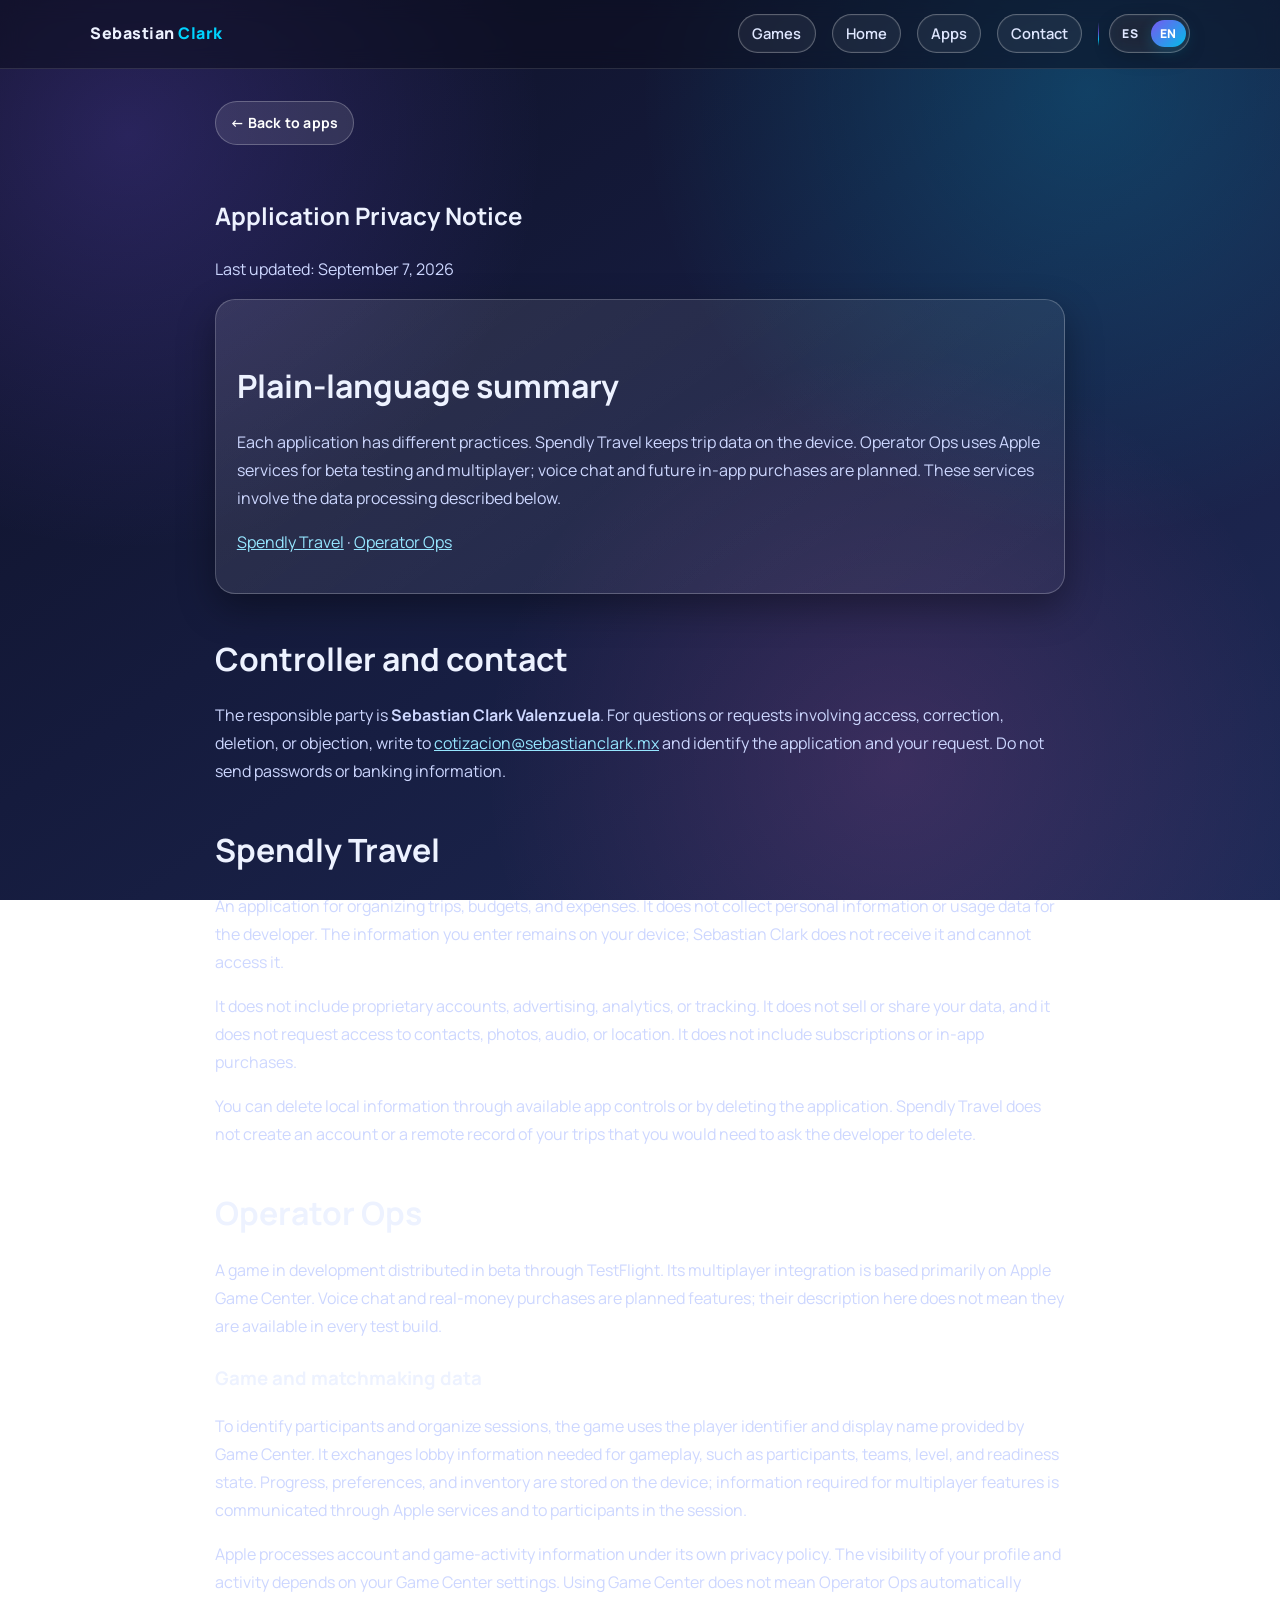
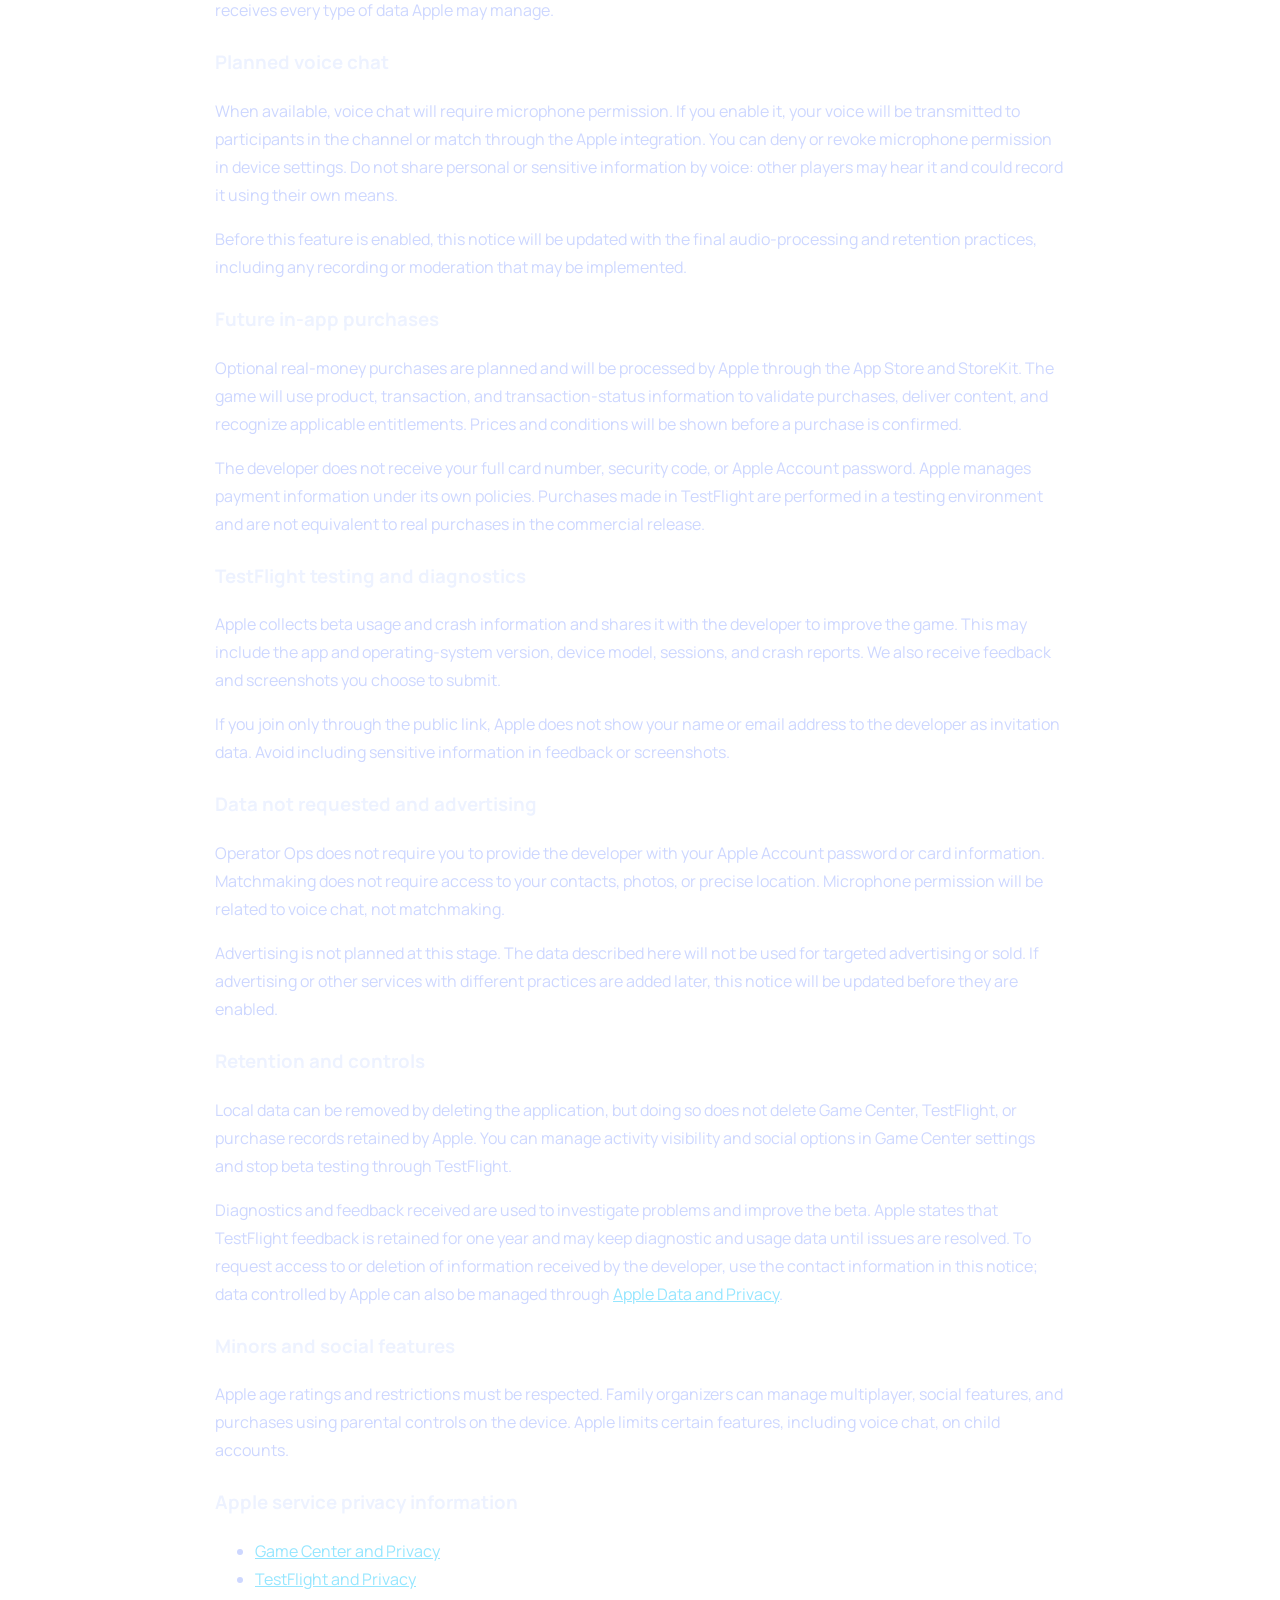
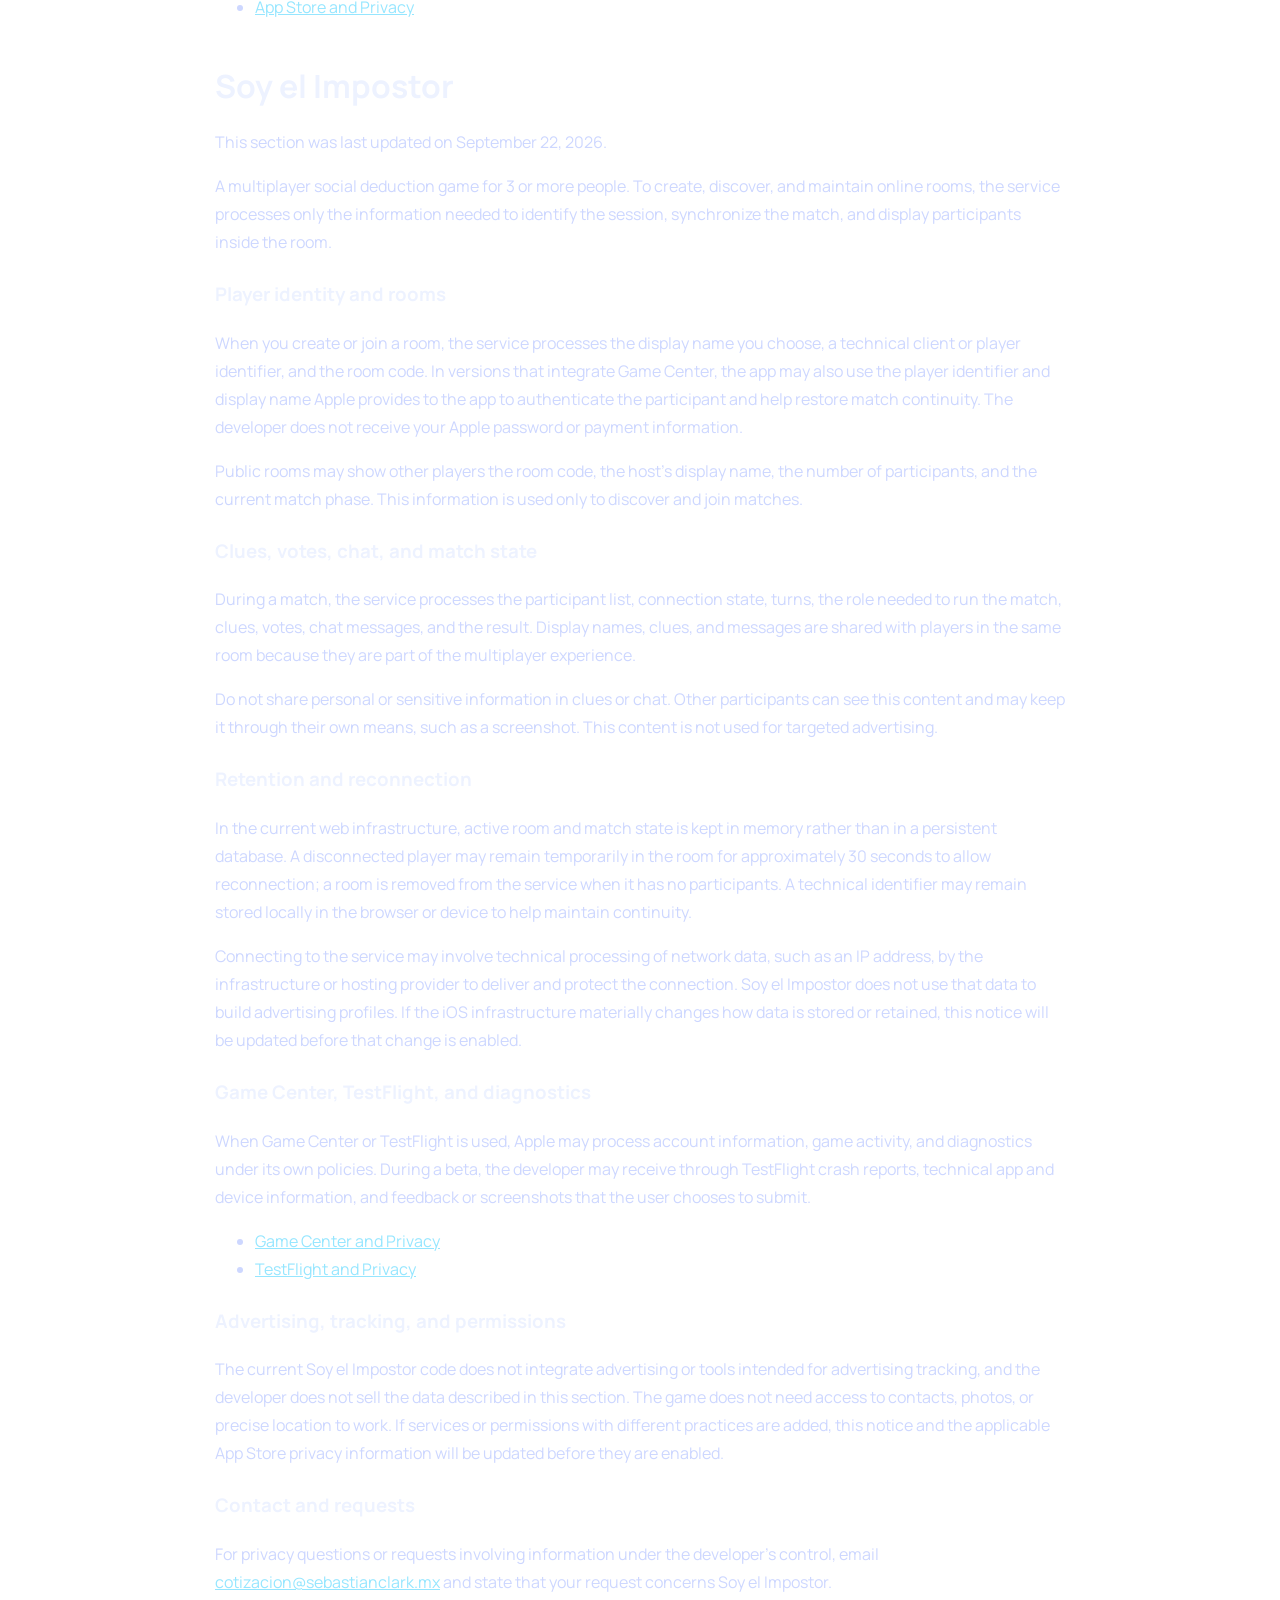
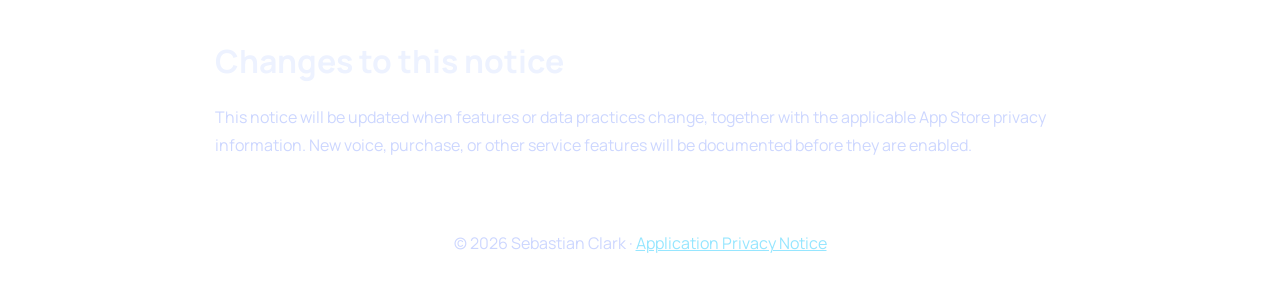
==== commit 39f39f31: "Add Soy el Impostor to games and privacy pages" ====
--- a/app-privacy.html
+++ b/app-privacy.html
@@ -83,6 +83,37 @@
 					<li data-i18n="privacy.apple.store"><a href="https://www.apple.com/legal/privacy/data/en/app-store/">App Store y privacidad</a></li>
 				</ul>
 
+
+				<h2 id="soy-el-impostor">Soy el Impostor</h2>
+				<p data-i18n="privacy.impostor.updated">Última actualización de esta sección: 22 de septiembre de 2026.</p>
+				<p data-i18n="privacy.impostor.p1">Juego social de deducción multijugador para 3 o más personas. Para crear, encontrar y mantener salas en línea, el servicio procesa únicamente la información necesaria para identificar la sesión, sincronizar la partida y mostrar a los participantes dentro de la sala.</p>
+
+				<h3 data-i18n="privacy.impostor.identity.title">Identidad de jugador y salas</h3>
+				<p data-i18n="privacy.impostor.identity.p1">Al crear o unirte a una sala se procesa el nombre visible que eliges, un identificador técnico de cliente o jugador y el código de sala. En las versiones que integren Game Center, la aplicación también puede utilizar el identificador de jugador y el nombre visible que Apple facilita a la app para autenticar al participante y ayudar a recuperar la continuidad de una partida. El desarrollador no recibe tu contraseña de Apple ni tus datos de pago.</p>
+				<p data-i18n="privacy.impostor.identity.p2">En las salas públicas pueden mostrarse a otros jugadores el código de sala, el nombre visible del anfitrión, el número de participantes y la fase de la partida. Estos datos se usan únicamente para descubrir y unirse a partidas.</p>
+
+				<h3 data-i18n="privacy.impostor.gameplay.title">Pistas, votos, chat y estado de partida</h3>
+				<p data-i18n="privacy.impostor.gameplay.p1">Durante una partida se procesa la lista de participantes, el estado de conexión, los turnos, el rol necesario para ejecutar la partida, las pistas, los votos, los mensajes del chat y el resultado. El nombre visible, las pistas y los mensajes se comparten con los jugadores de la misma sala porque forman parte de la experiencia multijugador.</p>
+				<p data-i18n="privacy.impostor.gameplay.p2">No compartas información personal o sensible en las pistas o en el chat. Otros participantes pueden verla y podrían conservarla por sus propios medios, por ejemplo mediante una captura de pantalla. Este contenido no se utiliza para publicidad dirigida.</p>
+
+				<h3 data-i18n="privacy.impostor.retention.title">Conservación y reconexión</h3>
+				<p data-i18n="privacy.impostor.retention.p1">En la infraestructura web actual, el estado de las salas y partidas activas se mantiene en memoria y no en una base de datos persistente. Un jugador desconectado puede mantenerse temporalmente en la sala durante aproximadamente 30 segundos para permitir su reconexión; una sala se elimina del servicio cuando deja de tener participantes. Un identificador técnico puede permanecer guardado localmente en el navegador o dispositivo para facilitar la continuidad.</p>
+				<p data-i18n="privacy.impostor.retention.p2">La conexión con el servicio puede implicar el tratamiento técnico de datos de red, como la dirección IP, por la infraestructura o el proveedor de alojamiento para entregar y proteger la conexión. Soy el Impostor no utiliza esos datos para crear perfiles publicitarios. Si la infraestructura de la versión de iOS cambia materialmente la forma de almacenar o conservar datos, este aviso se actualizará antes de habilitar ese cambio.</p>
+
+				<h3 data-i18n="privacy.impostor.apple.title">Game Center, TestFlight y diagnósticos</h3>
+				<p data-i18n="privacy.impostor.apple.p1">Cuando se utilicen Game Center o TestFlight, Apple puede tratar información de cuenta, actividad de juego y diagnósticos conforme a sus propias políticas. Durante una beta, el desarrollador puede recibir mediante TestFlight informes de fallos, datos técnicos de la app y del dispositivo, y los comentarios o capturas que el usuario decida enviar.</p>
+				<ul>
+					<li data-i18n="privacy.impostor.apple.gc"><a href="https://www.apple.com/legal/privacy/data/en/game-center/">Game Center y privacidad</a></li>
+					<li data-i18n="privacy.impostor.apple.tf"><a href="https://www.apple.com/legal/privacy/data/en/test-flight/">TestFlight y privacidad</a></li>
+				</ul>
+
+				<h3 data-i18n="privacy.impostor.ads.title">Publicidad, rastreo y permisos</h3>
+				<p data-i18n="privacy.impostor.ads.p1">El código actual de Soy el Impostor no integra publicidad ni herramientas destinadas al rastreo publicitario, y el desarrollador no vende los datos descritos en esta sección. El juego no necesita acceso a contactos, fotografías ni ubicación precisa para funcionar. Si se incorporan servicios o permisos con prácticas distintas, este aviso y la información de privacidad de App Store se actualizarán antes de habilitarlos.</p>
+
+				<h3 data-i18n="privacy.impostor.contact.title">Contacto y solicitudes</h3>
+				<p data-i18n="privacy.impostor.contact.p1">Para dudas de privacidad o solicitudes relacionadas con información bajo control del desarrollador, escribe a <a href="mailto:cotizacion@sebastianclark.mx">cotizacion@sebastianclark.mx</a> e indica que tu solicitud corresponde a Soy el Impostor.</p>
+
+
 				<h2 data-i18n="privacy.changes.title">Cambios a este aviso</h2>
 				<p data-i18n="privacy.changes.p1">Este aviso se actualizará cuando cambien las funciones o las prácticas de datos, junto con la información de privacidad de App Store que corresponda. Las nuevas funciones de voz, compras u otros servicios se documentarán antes de su habilitación.</p>
 			</section>
--- a/styles.css
+++ b/styles.css
@@ -679,3 +679,30 @@
     height: 24px;
   }
 }
+
+
+/* Soy el Impostor: mantiene el lenguaje visual de la página de Juegos. */
+.impostor-card {
+  overflow: hidden;
+}
+.impostor-logo-wrap {
+  width: min(280px, 72vw);
+  margin: -0.35rem auto 0.65rem;
+  line-height: 0;
+}
+.impostor-logo {
+  display: block;
+  width: 100%;
+  height: auto;
+  margin: 0 auto;
+  mix-blend-mode: screen;
+  filter: contrast(1.06) saturate(1.08);
+}
+#soy-el-impostor {
+  scroll-margin-top: 12rem;
+}
+@media (max-width: 930px) {
+  #soy-el-impostor {
+    scroll-margin-top: 1.5rem;
+  }
+}
--- a/i18n.css
+++ b/i18n.css
@@ -53,15 +53,187 @@
   line-height: 1.35;
 }
 
+/* En escritorio el selector también queda visualmente separado del menú. */
+@media (min-width: 931px) {
+  .language-switcher {
+    position: relative;
+    margin-left: 0.7rem;
+  }
+
+  .language-switcher::before {
+    content: "";
+    position: absolute;
+    left: -0.8rem;
+    top: 18%;
+    width: 1px;
+    height: 64%;
+    border-radius: 999px;
+    background: linear-gradient(
+      180deg,
+      rgba(125, 92, 255, 0),
+      rgba(125, 92, 255, 0.72) 45%,
+      rgba(0, 211, 255, 0.88),
+      rgba(0, 211, 255, 0)
+    );
+  }
+}
+
+/*
+   iPhone / móvil
+   - navegación en una cuadrícula limpia de dos columnas
+   - último elemento centrado si la cantidad de enlaces es impar
+   - divisor degradado en una fila completa
+   - selector ES/EN centrado debajo del divisor
+*/
 @media (max-width: 930px) {
+  .site-header {
+    position: static;
+  }
+
+  .nav {
+    flex-direction: column;
+    align-items: stretch;
+    gap: 0.85rem;
+    padding: 0.9rem 0 1rem;
+  }
+
+  .nav .brand {
+    flex-shrink: 0;
+    text-align: center;
+    font-size: clamp(1.12rem, 4.7vw, 1.35rem);
+    line-height: 1.15;
+    margin-bottom: 0.1rem;
+  }
+
+  .nav .nav-links {
+    display: grid;
+    grid-template-columns: repeat(2, minmax(0, 1fr));
+    align-items: stretch;
+    justify-content: stretch !important;
+    gap: 0.62rem 0.7rem;
+    width: 100%;
+    max-width: 520px;
+    margin-inline: auto;
+  }
+
+  .nav-links > a {
+    width: 100%;
+    min-width: 0;
+    min-height: 44px;
+    display: inline-flex;
+    align-items: center;
+    justify-content: center;
+    text-align: center;
+    white-space: normal;
+    overflow-wrap: normal;
+    padding: 0.56rem 0.62rem;
+    border-radius: 18px;
+    font-size: clamp(0.82rem, 3.55vw, 0.92rem);
+    line-height: 1.15;
+    letter-spacing: -0.01em;
+  }
+
+  /* Si una página tiene 5 enlaces, el último queda centrado y con el mismo ancho visual. */
+  .nav-links > a:last-of-type:nth-of-type(odd) {
+    grid-column: 1 / -1;
+    width: calc(50% - 0.35rem);
+    justify-self: center;
+  }
+
+  /* El selector ocupa su propia sección debajo de toda la navegación. */
   .language-switcher {
-    margin-inline: auto;
-  }
-}
-
-@media (max-width: 640px) {
+    grid-column: 1 / -1;
+    display: grid;
+    grid-template-columns: auto auto;
+    justify-content: center;
+    align-items: center;
+    width: 100%;
+    margin: 0.35rem 0 0;
+    padding: 0;
+    gap: 0;
+    border: 0;
+    border-radius: 0;
+    background: transparent;
+    box-shadow: none;
+    backdrop-filter: none;
+    -webkit-backdrop-filter: none;
+  }
+
+  /* Divisor completo arriba; los botones quedan en una fila inferior. */
+  .language-switcher::before {
+    content: "";
+    grid-column: 1 / -1;
+    display: block;
+    width: 100%;
+    height: 1px;
+    margin: 0 0 0.85rem;
+    border-radius: 999px;
+    background: linear-gradient(
+      90deg,
+      rgba(125, 92, 255, 0.02) 0%,
+      rgba(125, 92, 255, 0.48) 48%,
+      rgba(0, 211, 255, 0.9) 100%
+    );
+    box-shadow: 0 0 12px rgba(0, 211, 255, 0.14);
+  }
+
   .language-switcher button {
+    min-width: 54px;
+    min-height: 40px;
+    display: inline-flex;
+    align-items: center;
+    justify-content: center;
+    padding: 0.48rem 0.68rem;
+    border: 1px solid rgba(255, 255, 255, 0.26);
+    border-radius: 0;
+    background: rgba(255, 255, 255, 0.055);
+    font-size: 0.76rem;
+    line-height: 1;
+    letter-spacing: 0.045em;
+    box-shadow: inset 0 0 0 1px rgba(255, 255, 255, 0.02);
+  }
+
+  .language-switcher button:first-of-type {
+    border-radius: 999px 0 0 999px;
+  }
+
+  .language-switcher button:last-of-type {
+    margin-left: -1px;
+    border-radius: 0 999px 999px 0;
+  }
+
+  .language-switcher button.is-active {
+    position: relative;
+    z-index: 1;
+    border-color: rgba(114, 222, 255, 0.72);
+    background: linear-gradient(135deg, rgba(125, 92, 255, 0.96), rgba(0, 211, 255, 0.9));
+    box-shadow: 0 4px 14px rgba(0, 211, 255, 0.22);
+  }
+}
+
+@media (max-width: 420px) {
+  .nav {
+    padding-top: 0.82rem;
+  }
+
+  .nav .nav-links {
+    gap: 0.56rem 0.6rem;
+  }
+
+  .nav-links > a {
+    min-height: 42px;
+    padding: 0.52rem 0.48rem;
+    font-size: 0.82rem;
+  }
+
+  .language-switcher::before {
+    margin-bottom: 0.72rem;
+  }
+
+  .language-switcher button {
+    min-width: 50px;
+    min-height: 38px;
+    padding: 0.44rem 0.58rem;
     font-size: 0.72rem;
-    padding: 0.42rem 0.54rem;
-  }
-}
+  }
+}
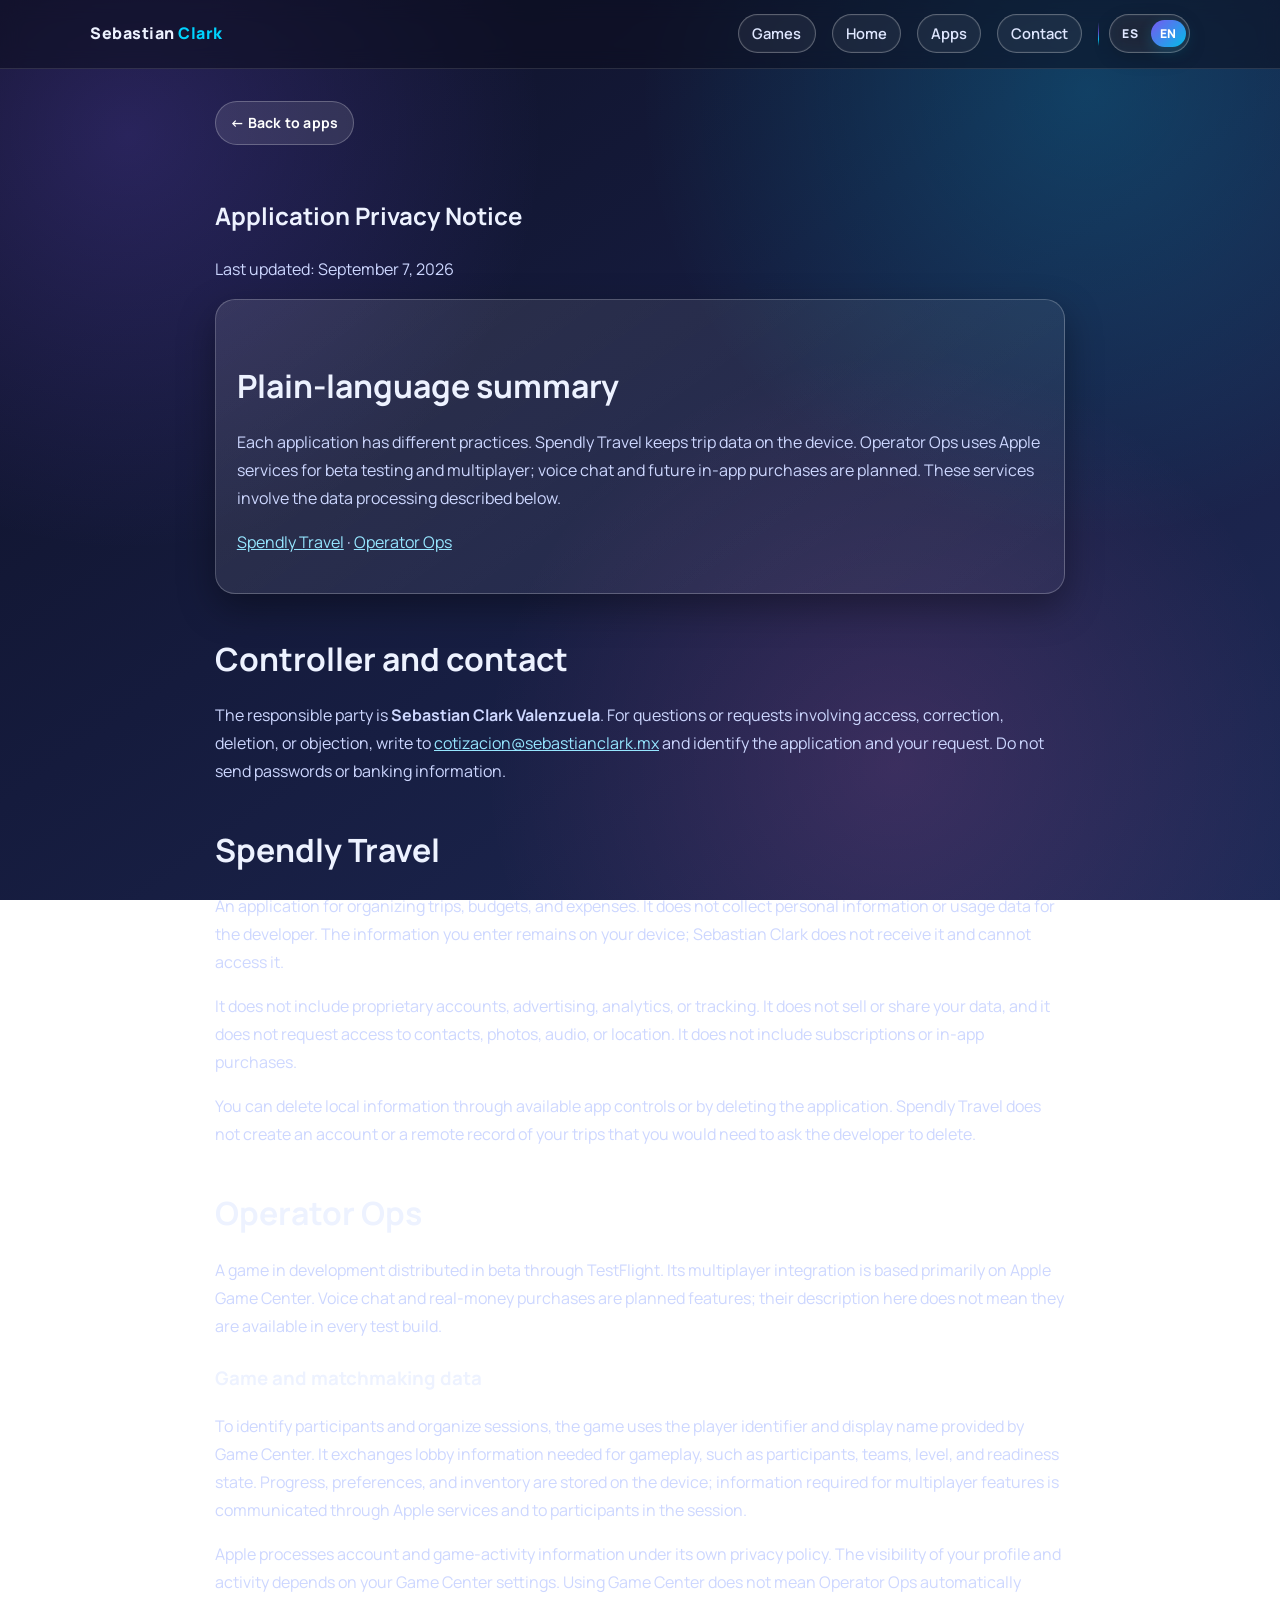
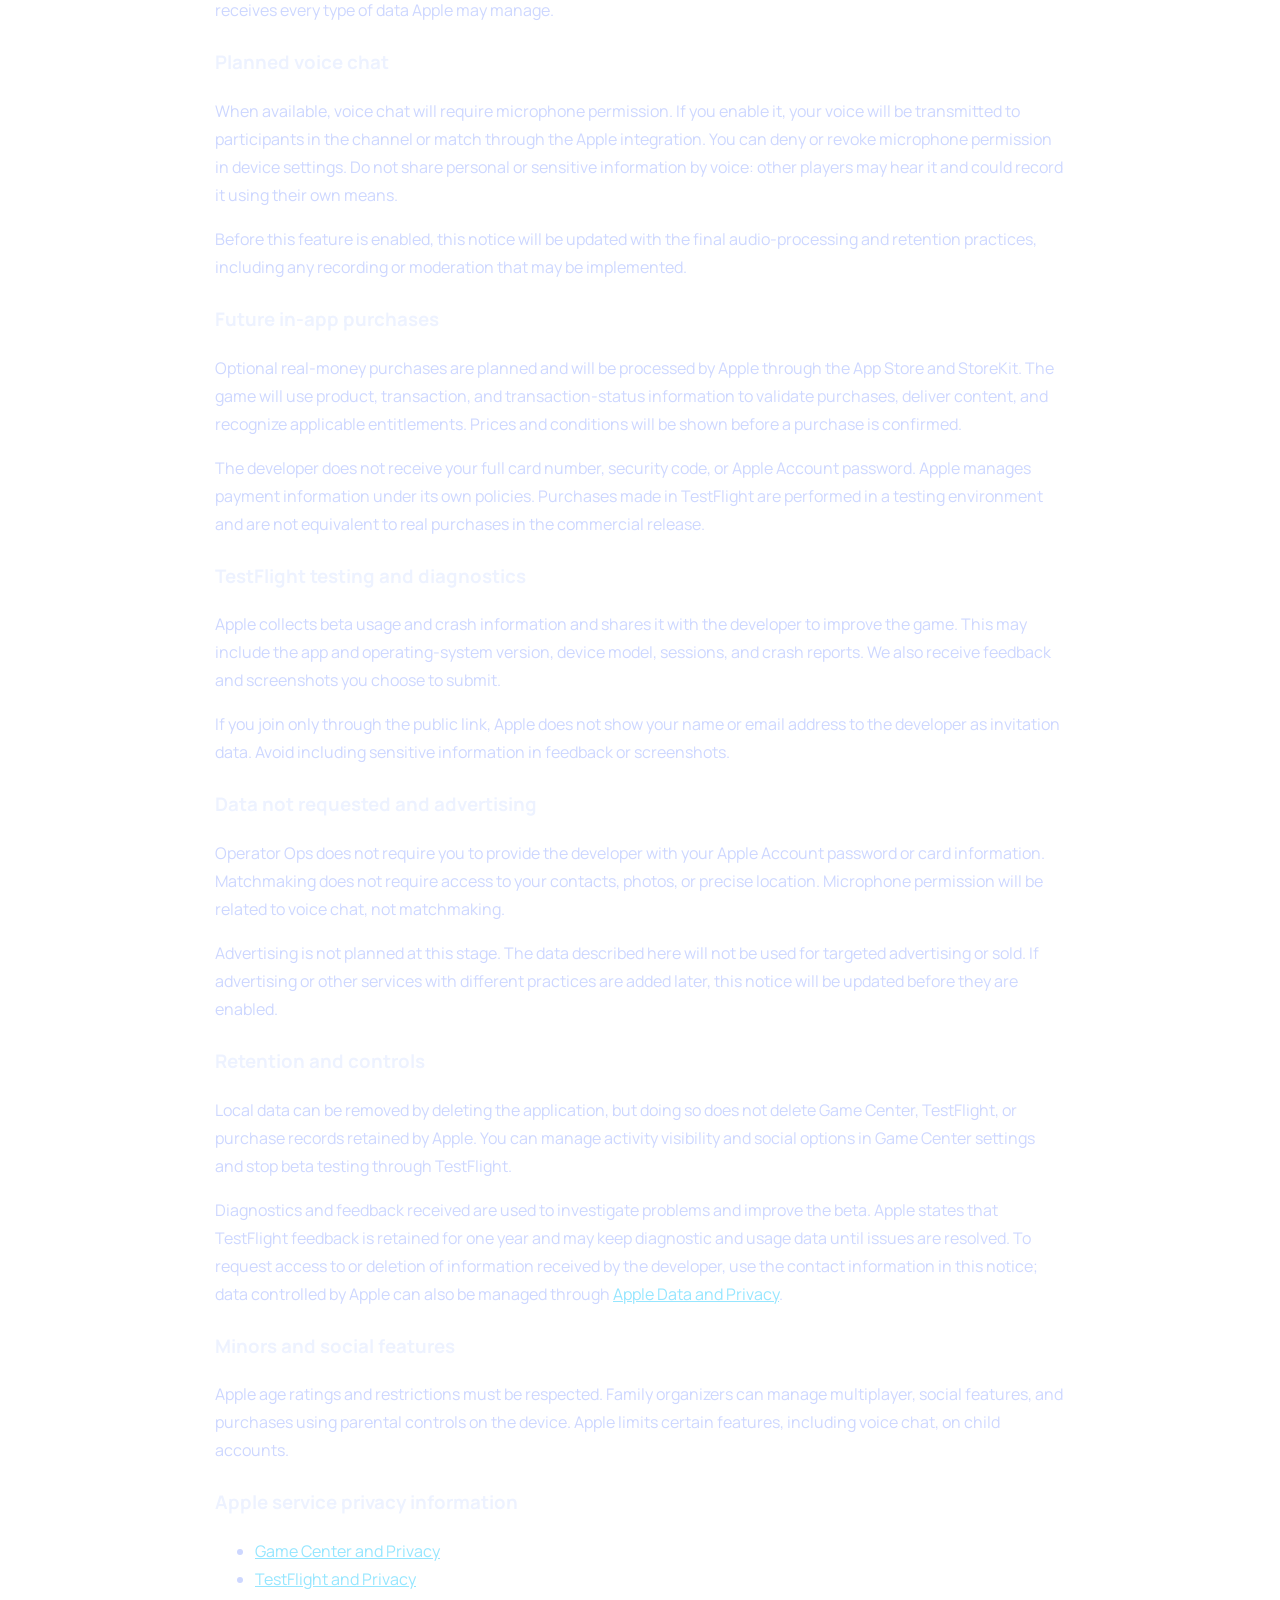
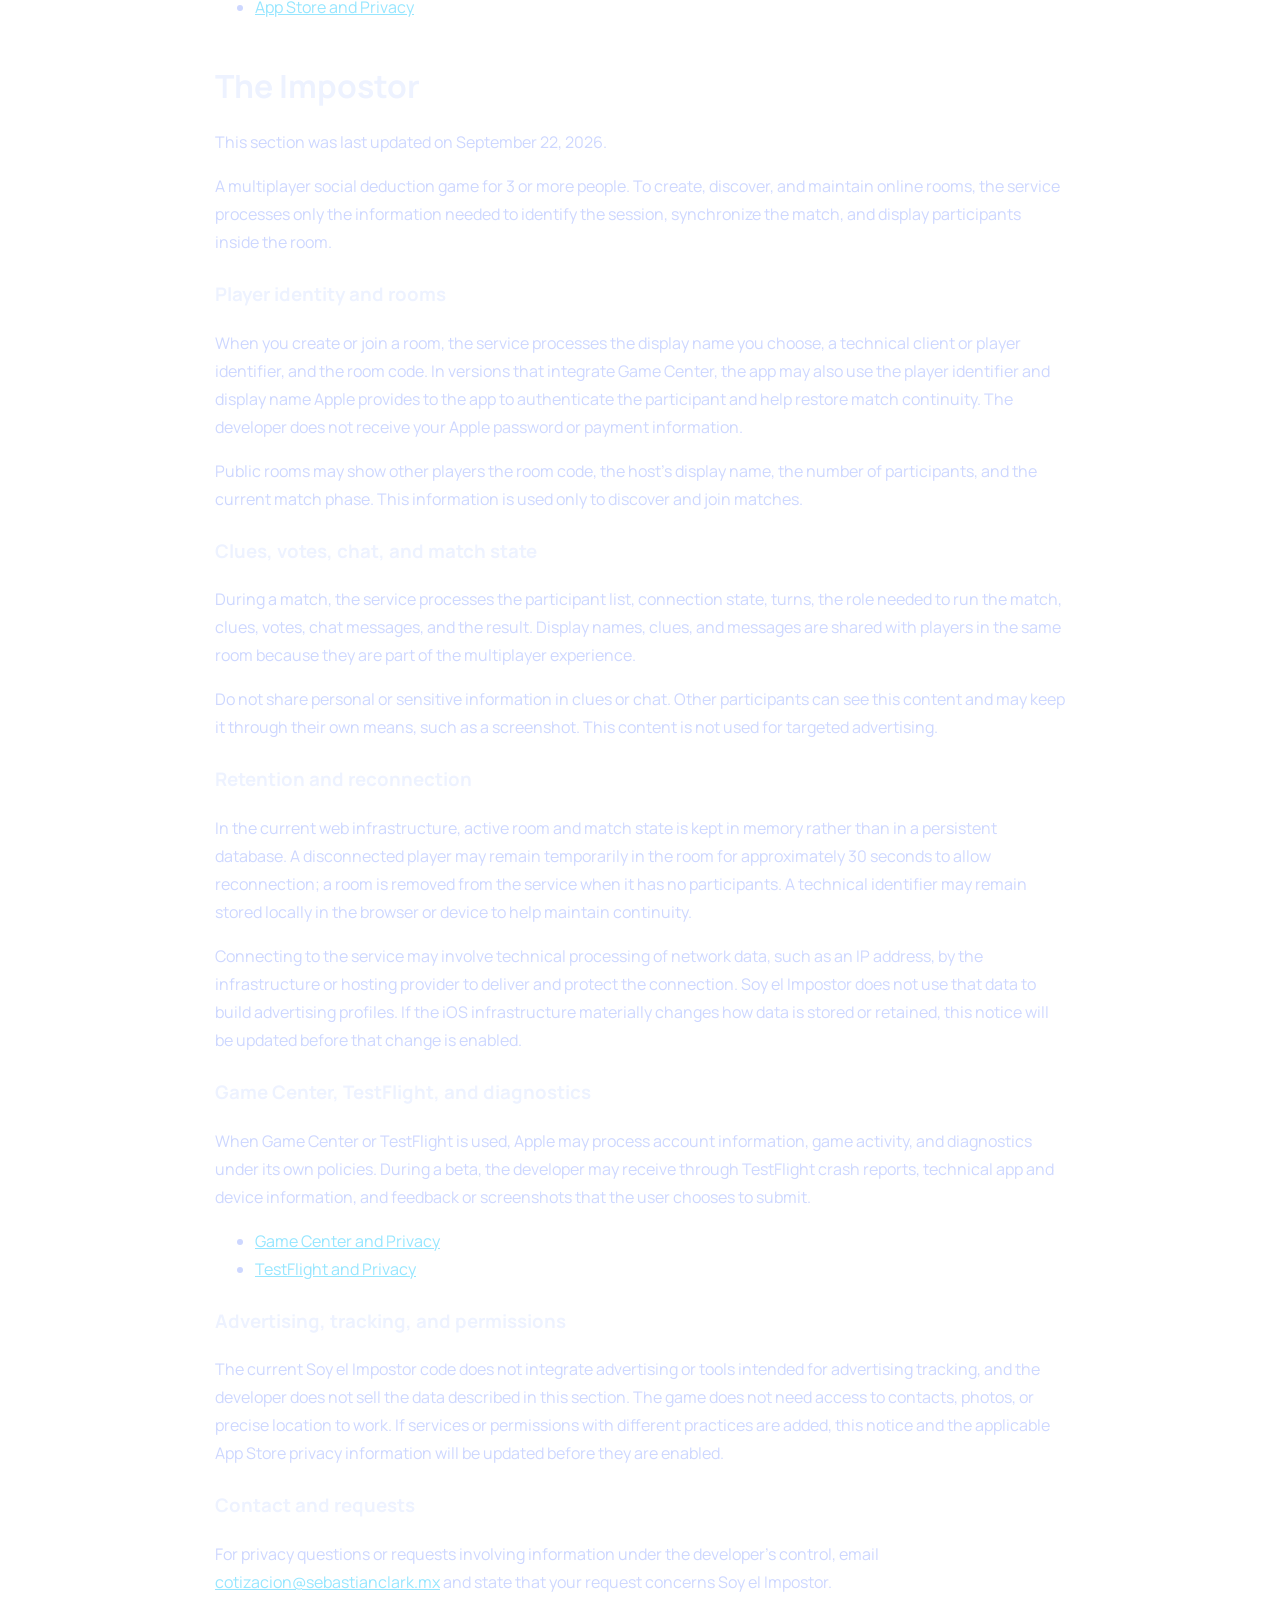
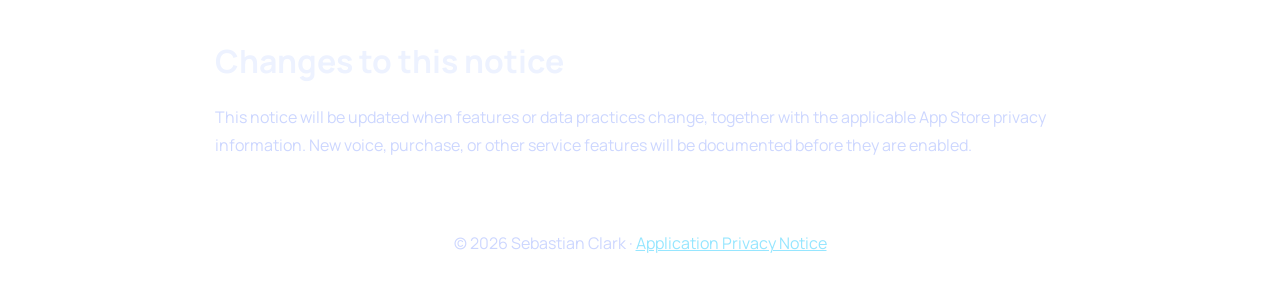
==== commit e0e6dafa: "Refresh privacy page translation asset" ====
--- a/app-privacy.html
+++ b/app-privacy.html
@@ -11,7 +11,7 @@
 		<link rel="stylesheet" href="styles.css" />
 		<link rel="stylesheet" href="i18n.css" />
 		<link rel="icon" type="image/svg+xml" href="favicon.svg?v=5" sizes="any" />
-		<script src="i18n.js" defer></script>
+		<script src="i18n.js?v=20260922-privacy-en-title" defer></script>
 	</head>
 	<body data-page="privacy">
 		<header class="site-header">
@@ -84,7 +84,7 @@
 				</ul>
 
 
-				<h2 id="soy-el-impostor">Soy el Impostor</h2>
+				<h2 id="soy-el-impostor" data-i18n="privacy.impostor.title">Soy el Impostor</h2>
 				<p data-i18n="privacy.impostor.updated">Última actualización de esta sección: 22 de septiembre de 2026.</p>
 				<p data-i18n="privacy.impostor.p1">Juego social de deducción multijugador para 3 o más personas. Para crear, encontrar y mantener salas en línea, el servicio procesa únicamente la información necesaria para identificar la sesión, sincronizar la partida y mostrar a los participantes dentro de la sala.</p>
 
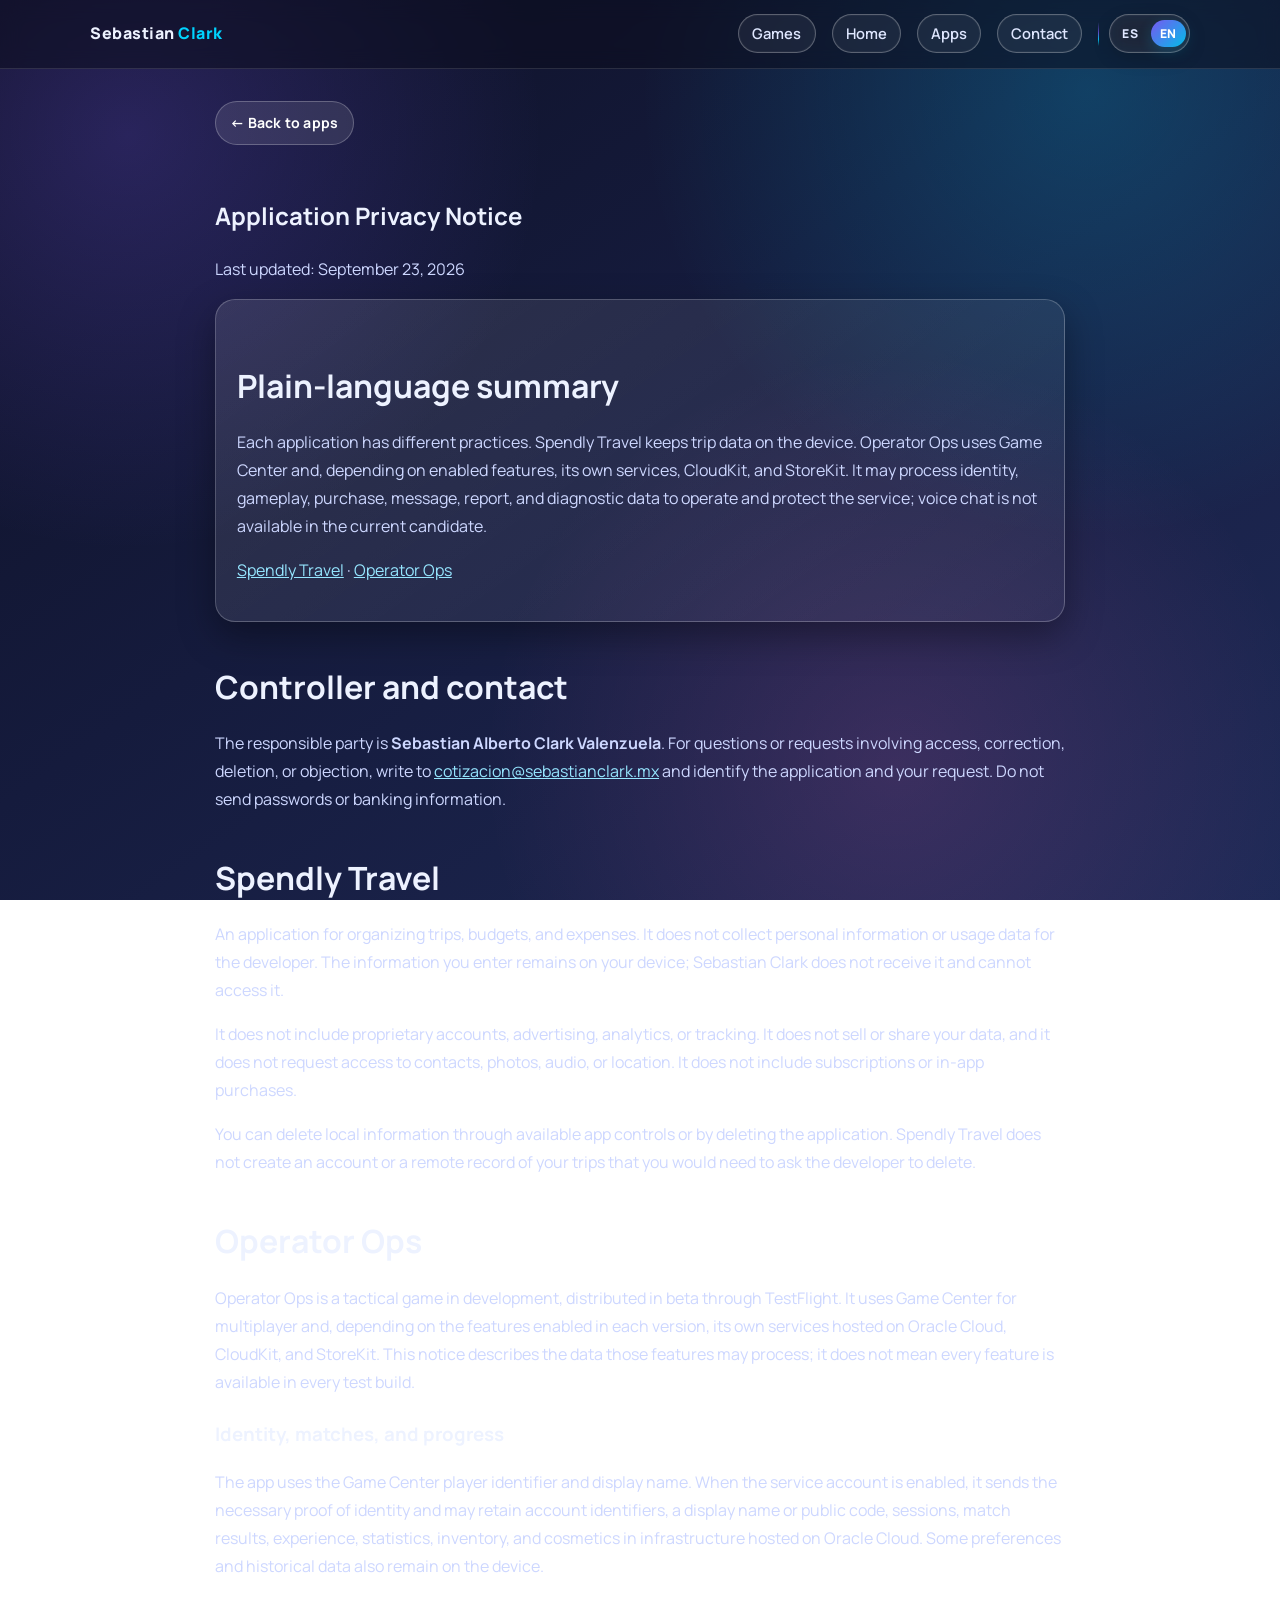
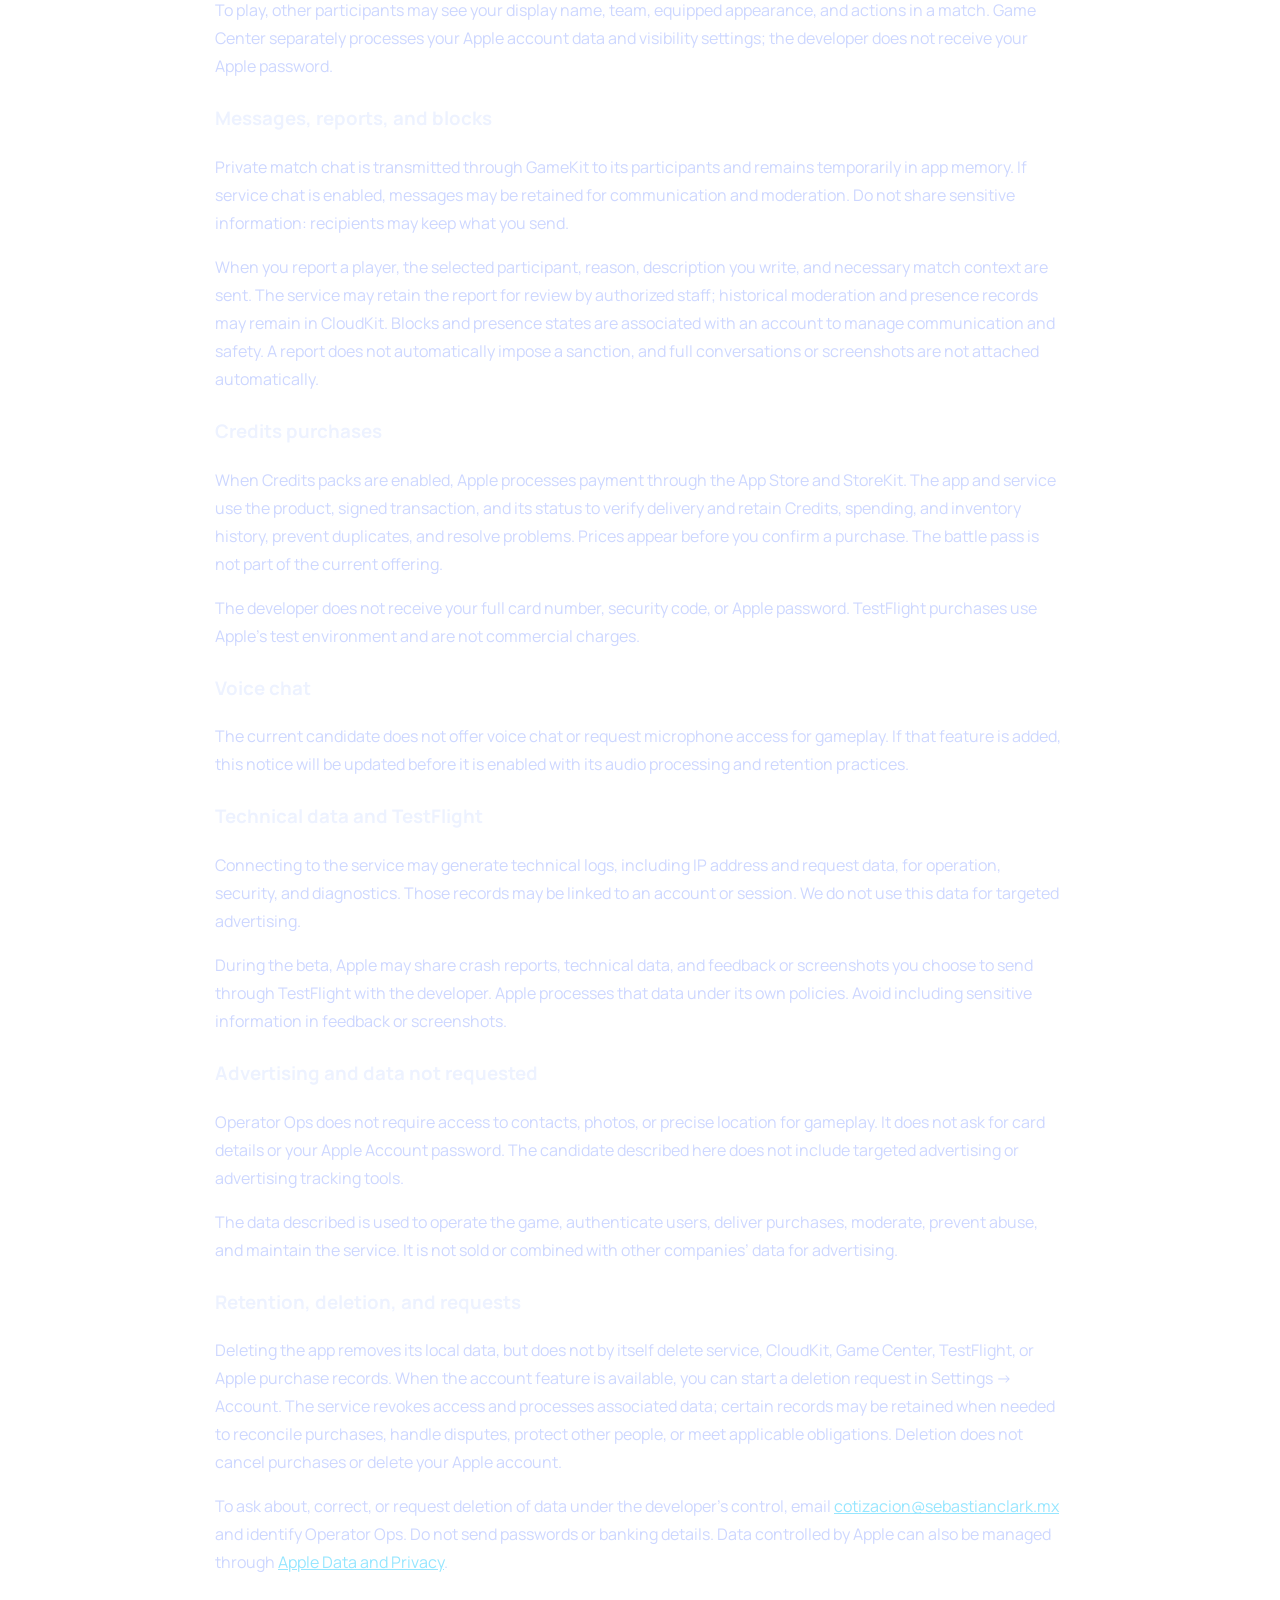
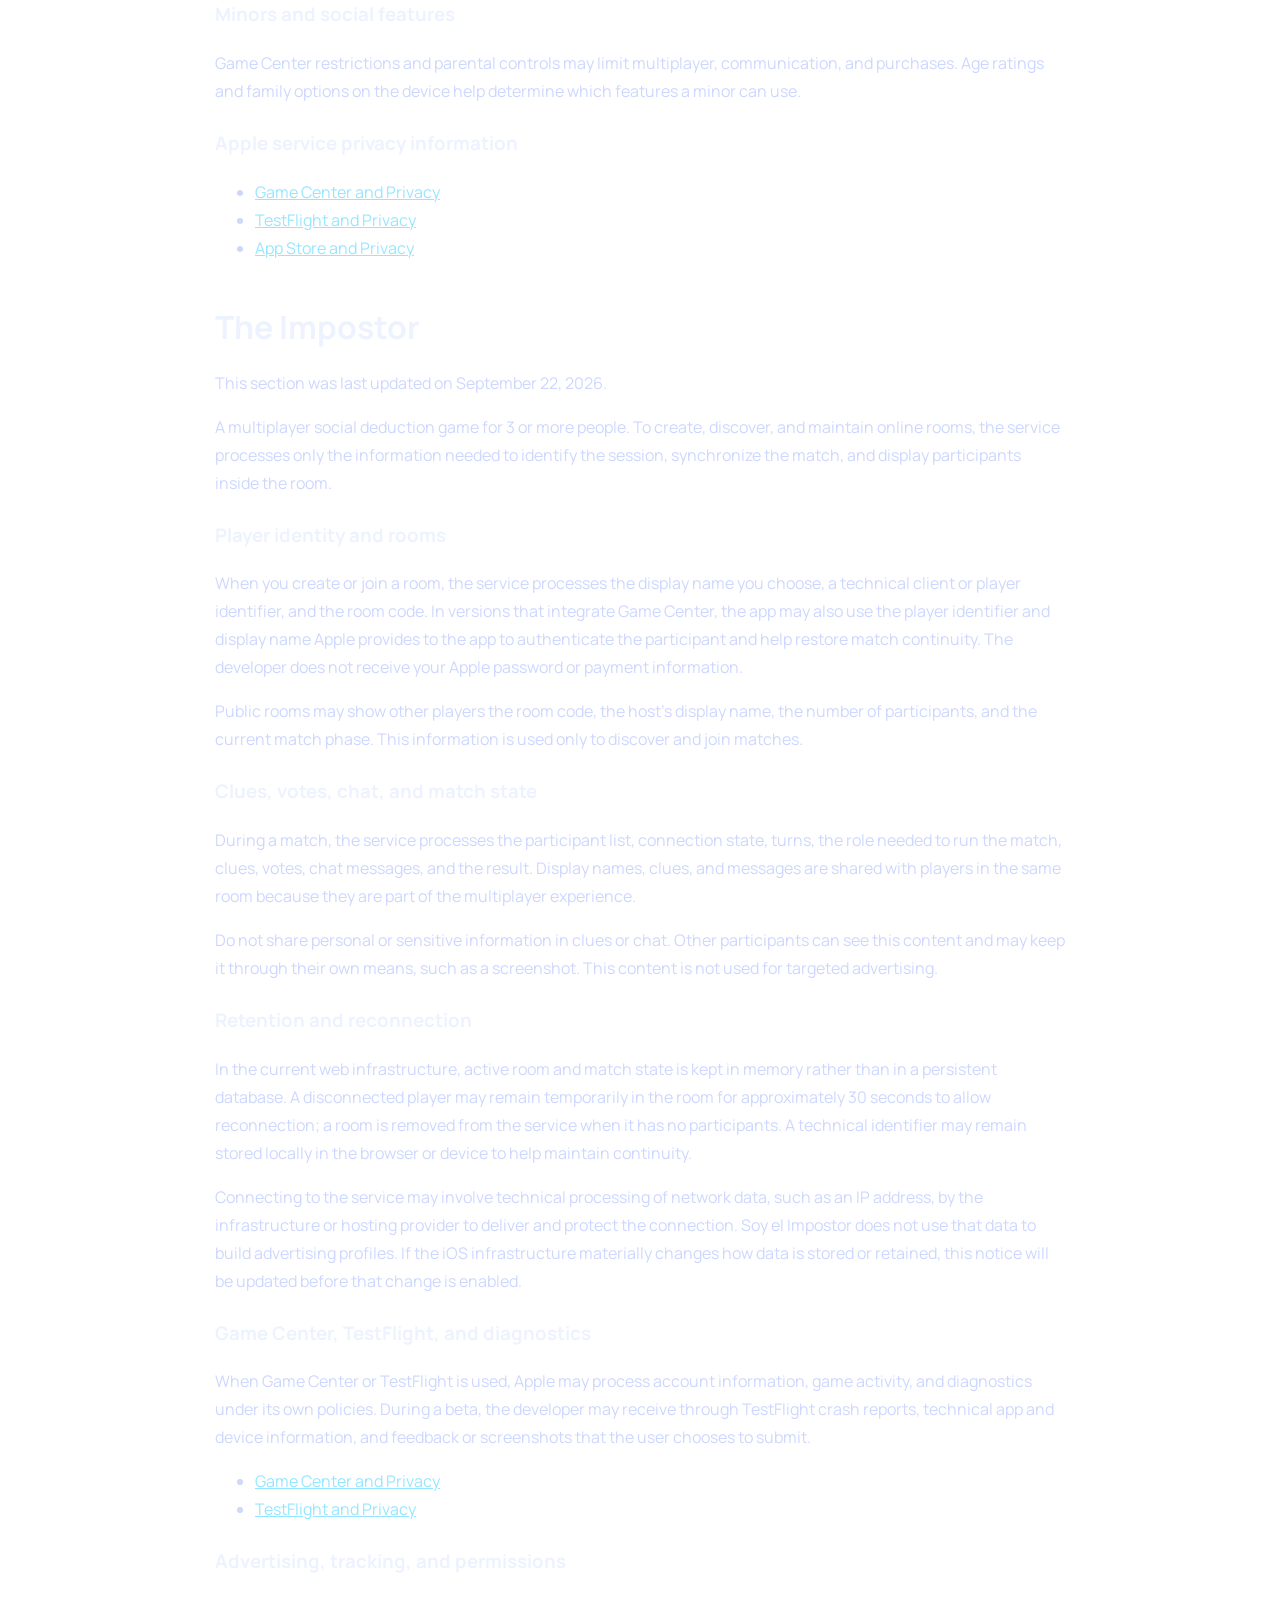
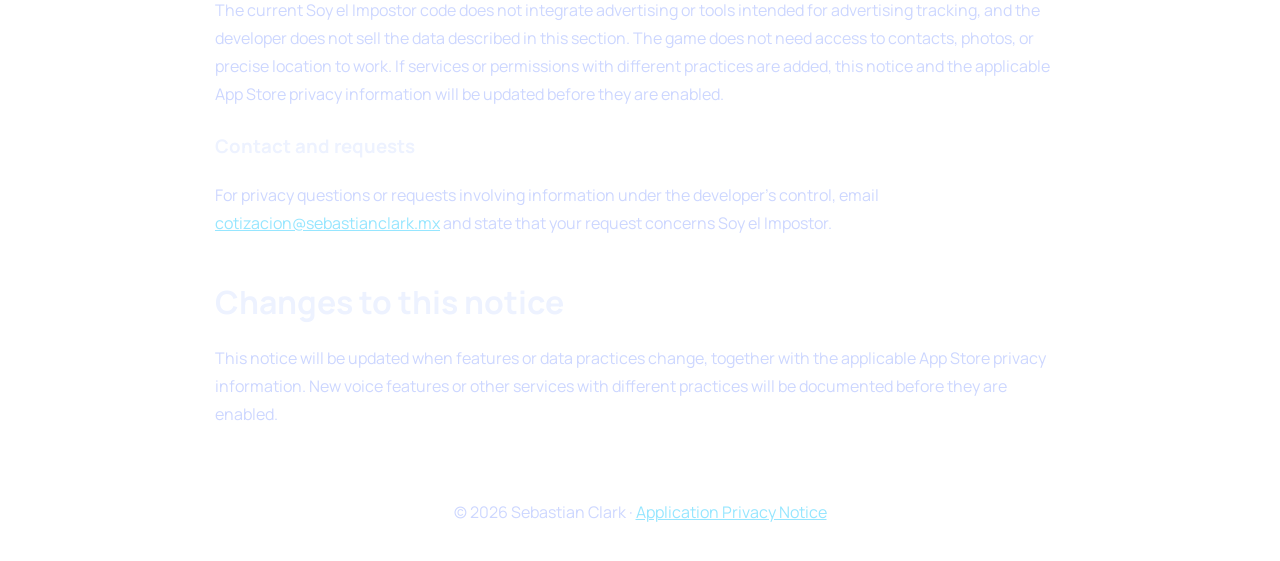
==== commit e1860c75: "Update Operator Ops privacy notice for Build 31 candidate" ====
--- a/app-privacy.html
+++ b/app-privacy.html
@@ -11,7 +11,7 @@
 		<link rel="stylesheet" href="styles.css" />
 		<link rel="stylesheet" href="i18n.css" />
 		<link rel="icon" type="image/svg+xml" href="favicon.svg?v=5" sizes="any" />
-		<script src="i18n.js?v=20260922-privacy-en-title" defer></script>
+		<script src="i18n.js?v=20260923-operatorops-privacy" defer></script>
 	</head>
 	<body data-page="privacy">
 		<header class="site-header">
@@ -30,16 +30,16 @@
 			<section class="section legal-content">
 				<a class="btn secondary legal-back" href="apps.html" data-i18n="privacy.back">← Volver a las apps</a>
 				<h1 data-i18n="privacy.title">Aviso de privacidad de aplicaciones</h1>
-				<p data-i18n="privacy.updated">Última actualización: 7 de septiembre de 2026</p>
+				<p data-i18n="privacy.updated">Última actualización: 23 de septiembre de 2026</p>
 
 				<div class="card">
 					<h2 data-i18n="privacy.summary.title">Resumen claro</h2>
-					<p data-i18n="privacy.summary.p1">Cada aplicación tiene prácticas distintas. Spendly Travel mantiene sus datos de viaje en el dispositivo. Operator Ops utiliza servicios de Apple para las pruebas y el multijugador; contempla chat de voz y futuras compras dentro de la app. Estos servicios implican el tratamiento de los datos que se describen a continuación.</p>
+					<p data-i18n="privacy.summary.p1">Cada aplicación tiene prácticas distintas. Spendly Travel mantiene sus datos de viaje en el dispositivo. Operator Ops utiliza Game Center y, según las funciones habilitadas, servicios propios, CloudKit y StoreKit. Puede tratar datos de identidad, juego, compras, mensajes, reportes y diagnóstico para operar y proteger el servicio; el chat de voz no está disponible en el candidato actual.</p>
 					<p data-i18n="privacy.summary.links"><a href="#spendly-travel">Spendly Travel</a> · <a href="#operator-ops">Operator Ops</a></p>
 				</div>
 
 				<h2 data-i18n="privacy.owner.title">Responsable y contacto</h2>
-				<p data-i18n="privacy.owner.p1">El responsable es <strong>Sebastian Clark Valenzuela</strong>. Para consultas y solicitudes de acceso, rectificación, eliminación u oposición, escribe a <a href="mailto:cotizacion@sebastianclark.mx">cotizacion@sebastianclark.mx</a>, indicando la aplicación y tu solicitud. No envíes contraseñas ni datos bancarios.</p>
+				<p data-i18n="privacy.owner.p1">El responsable es <strong>Sebastian Alberto Clark Valenzuela</strong>. Para consultas y solicitudes de acceso, rectificación, eliminación u oposición, escribe a <a href="mailto:cotizacion@sebastianclark.mx">cotizacion@sebastianclark.mx</a>, indicando la aplicación y tu solicitud. No envíes contraseñas ni datos bancarios.</p>
 
 				<h2 id="spendly-travel">Spendly Travel</h2>
 				<p data-i18n="privacy.spendly.p1">Aplicación para organizar viajes, presupuestos y gastos. No recopila datos personales ni datos de uso para el desarrollador. Los datos que introduces permanecen en tu dispositivo; Sebastian Clark no los recibe ni puede acceder a ellos.</p>
@@ -47,34 +47,37 @@
 				<p data-i18n="privacy.spendly.p3">Puedes eliminar la información local desde los controles disponibles o al eliminar la aplicación. No existe una cuenta de Spendly Travel ni un registro remoto de tus viajes que solicitar eliminar al desarrollador.</p>
 
 				<h2 id="operator-ops">Operator Ops</h2>
-				<p data-i18n="privacy.operator.p1">Juego en desarrollo distribuido en beta mediante TestFlight. La integración multijugador se basa principalmente en Apple Game Center. El chat de voz y las compras con dinero real son funciones previstas; su descripción no significa que estén disponibles en todas las versiones de prueba.</p>
+				<p data-i18n="privacy.operator.p1">Operator Ops es un juego táctico en desarrollo y distribuido en beta mediante TestFlight. Utiliza Game Center para el multijugador y, según las funciones habilitadas en cada versión, servicios propios alojados en Oracle Cloud, CloudKit y StoreKit. Este aviso describe los datos que esas funciones pueden tratar; no implica que todas estén disponibles en cada versión de prueba.</p>
 
-				<h3 data-i18n="privacy.game.title">Datos del juego y matchmaking</h3>
-				<p data-i18n="privacy.game.p1">Para identificar a los participantes y organizar las sesiones, el juego utiliza el identificador de jugador y el nombre visible facilitados por Game Center. Intercambia información necesaria del lobby, como participantes, equipos, nivel y estado de preparación. El progreso, las preferencias y el inventario se guardan en el dispositivo; la información necesaria para las funciones multijugador se comunica a través de los servicios de Apple y a los participantes de la sesión.</p>
-				<p data-i18n="privacy.game.p2">Apple trata datos de cuenta y actividad de juego conforme a su propia política. La visibilidad de tu perfil y actividad depende de tus ajustes de Game Center. Usar Game Center no significa que Operator Ops acceda automáticamente a todos los datos que Apple puede gestionar.</p>
+				<h3 data-i18n="privacy.game.title">Identidad, partidas y progreso</h3>
+				<p data-i18n="privacy.game.p1">La app utiliza el identificador de jugador y el nombre visible de Game Center. Cuando se habilita la cuenta del servicio, transmite la prueba de identidad necesaria y puede conservar identificadores de cuenta, nombre o código público, sesiones, resultados, experiencia, estadísticas, inventario y cosméticos en infraestructura alojada en Oracle Cloud. Algunas preferencias y datos históricos permanecen también en el dispositivo.</p>
+				<p data-i18n="privacy.game.p2">Para jugar, otros participantes pueden ver tu nombre visible, equipo, apariencia equipada y acciones de la partida. Game Center procesa por separado los datos de tu cuenta Apple y tus ajustes de visibilidad; el desarrollador no recibe tu contraseña de Apple.</p>
 
-				<h3 data-i18n="privacy.voice.title">Chat de voz previsto</h3>
-				<p data-i18n="privacy.voice.p1">Cuando esté disponible, el chat de voz requerirá permiso de micrófono. Al activarlo, tu voz se transmitirá a los participantes del canal o de la partida mediante la integración de Apple. Puedes denegar o revocar el permiso en los ajustes del dispositivo. No compartas información personal o sensible por voz: otros participantes pueden escucharla y podrían grabarla por sus propios medios.</p>
-				<p data-i18n="privacy.voice.p2">Antes de habilitar esta función se actualizará este aviso con sus prácticas definitivas de tratamiento y conservación de audio, incluida cualquier grabación o moderación que se implemente.</p>
+				<h3 data-i18n="privacy.social.title">Mensajes, reportes y bloqueos</h3>
+				<p data-i18n="privacy.social.p1">El chat privado de la partida se transmite mediante GameKit a sus participantes y permanece temporalmente en la memoria de la app. Si se habilita el chat del servicio, sus mensajes pueden conservarse para la comunicación y la moderación. No compartas datos sensibles: los destinatarios podrían conservar lo que envías.</p>
+				<p data-i18n="privacy.social.p2">Al reportar a un jugador, se envían el participante seleccionado, el motivo, la descripción que escribas y el contexto necesario de la partida. El servicio puede conservar el reporte para revisión por personal autorizado; los registros históricos de moderación y presencia pueden permanecer en CloudKit. Los bloqueos y estados de presencia se asocian con la cuenta para gestionar la comunicación y la seguridad. Un reporte no produce una sanción automática y no adjuntamos conversaciones completas ni capturas de pantalla automáticamente.</p>
 
-				<h3 data-i18n="privacy.purchase.title">Futuras compras dentro de la app</h3>
-				<p data-i18n="privacy.purchase.p1">Se contemplan compras opcionales con dinero real, procesadas por Apple mediante App Store y StoreKit. El juego utilizará datos del producto, la transacción y su estado para validar la compra, entregar el contenido y reconocer los derechos que correspondan. Los precios y condiciones aparecerán antes de confirmar una compra.</p>
-				<p data-i18n="privacy.purchase.p2">El desarrollador no recibe el número completo de tu tarjeta, su código de seguridad ni tu contraseña de Apple. Apple gestiona los datos de pago conforme a sus propias políticas. Las compras de prueba de TestFlight se realizan en un entorno de pruebas; no equivalen a compras reales para la versión comercial.</p>
+				<h3 data-i18n="privacy.purchase.title">Compras de Credits</h3>
+				<p data-i18n="privacy.purchase.p1">Cuando los packs de Credits están habilitados, Apple procesa el pago mediante App Store y StoreKit. La app y el servicio utilizan el producto, la transacción firmada y su estado para verificar la entrega y conservar el historial de Credits, gastos e inventario, evitar duplicados y resolver incidencias. Los precios se muestran antes de confirmar la compra. El pase de batalla no forma parte de la oferta actual.</p>
+				<p data-i18n="privacy.purchase.p2">El desarrollador no recibe el número completo de tu tarjeta, su código de seguridad ni tu contraseña de Apple. Las compras de prueba en TestFlight usan el entorno de pruebas de Apple y no son cargos comerciales.</p>
 
-				<h3 data-i18n="privacy.testflight.title">Pruebas y diagnósticos de TestFlight</h3>
-				<p data-i18n="privacy.testflight.p1">Apple recopila información de uso de la beta y fallos, y la comparte con el desarrollador para mejorar el juego. Puede incluir versión de la app y del sistema, modelo de dispositivo, sesiones e informes de errores. También recibimos los comentarios y capturas que decidas enviar.</p>
-				<p data-i18n="privacy.testflight.p2">Al unirte únicamente mediante el enlace público, Apple no muestra tu nombre ni correo al desarrollador como datos de la invitación. Evita incluir información sensible en tus comentarios o capturas.</p>
+				<h3 data-i18n="privacy.voice.title">Chat de voz</h3>
+				<p data-i18n="privacy.voice.p1">El candidato actual no ofrece chat de voz ni solicita el micrófono para jugar. Si se incorpora esa función, este aviso se actualizará antes de habilitarla con sus prácticas de tratamiento y conservación de audio.</p>
 
-				<h3 data-i18n="privacy.noads.title">Datos que no se solicitan y publicidad</h3>
-				<p data-i18n="privacy.noads.p1">Operator Ops no requiere que entregues al desarrollador tu contraseña de Apple ni datos de tarjeta. El matchmaking no requiere facilitarle tu agenda, fotografías o ubicación precisa. El permiso de micrófono corresponderá al chat de voz, no al matchmaking.</p>
-				<p data-i18n="privacy.noads.p2">No se prevén anuncios en esta etapa. No se utilizarán los datos descritos para publicidad dirigida ni para venderlos. Si se incorporan anuncios u otros servicios con prácticas distintas, se actualizará este aviso antes de habilitarlos.</p>
+				<h3 data-i18n="privacy.testflight.title">Datos técnicos y TestFlight</h3>
+				<p data-i18n="privacy.testflight.p1">La conexión al servicio puede generar registros técnicos, incluida la dirección IP y datos de la solicitud, para funcionamiento, seguridad y diagnóstico. Esos registros pueden vincularse con una cuenta o una sesión. No utilizamos estos datos para publicidad dirigida.</p>
+				<p data-i18n="privacy.testflight.p2">Durante la beta, Apple puede compartir con el desarrollador informes de fallos, datos técnicos y los comentarios o capturas que decidas enviar mediante TestFlight. Apple trata esos datos conforme a sus propias políticas. Evita incluir información sensible en tus comentarios o capturas.</p>
 
-				<h3 data-i18n="privacy.retention.title">Conservación y controles</h3>
-				<p data-i18n="privacy.retention.p1">Los datos locales pueden eliminarse con la aplicación, sin que ello elimine los registros de Game Center, TestFlight o compras que conserva Apple. Puedes gestionar la visibilidad de tu actividad y las opciones sociales en los ajustes de Game Center, y dejar de probar la beta desde TestFlight.</p>
-				<p data-i18n="privacy.retention.p2">Los diagnósticos y comentarios recibidos se utilizan para investigar errores y mejorar la beta. Apple indica que conserva los comentarios de TestFlight durante un año y puede conservar diagnósticos y datos de uso hasta resolver los errores. Para solicitar acceso o eliminación de información recibida por el desarrollador, utiliza el contacto de este aviso; los datos bajo control de Apple se gestionan también desde <a href="https://privacy.apple.com/">Datos y privacidad de Apple</a>.</p>
+				<h3 data-i18n="privacy.noads.title">Publicidad y datos que no se solicitan</h3>
+				<p data-i18n="privacy.noads.p1">Operator Ops no requiere acceso a contactos, fotografías o ubicación precisa para jugar. No solicita datos de tarjeta ni la contraseña de tu cuenta Apple. No incorpora publicidad dirigida ni herramientas de rastreo publicitario en el candidato descrito.</p>
+				<p data-i18n="privacy.noads.p2">Los datos descritos se utilizan para operar el juego, autenticar, entregar compras, moderar, prevenir abusos y mantener el servicio. No se venden ni se combinan con datos de otras empresas para publicidad.</p>
+
+				<h3 data-i18n="privacy.retention.title">Conservación, eliminación y solicitudes</h3>
+				<p data-i18n="privacy.retention.p1">Eliminar la app borra sus datos locales, pero no elimina por sí solo los registros del servicio, CloudKit, Game Center, TestFlight o compras de Apple. Cuando la función de cuenta está disponible, puedes iniciar una solicitud de eliminación desde Ajustes → Cuenta. El servicio revoca el acceso y procesa los datos asociados; determinados registros pueden conservarse cuando sean necesarios para conciliar compras, atender disputas, proteger a otras personas o cumplir obligaciones aplicables. La eliminación no cancela compras ni borra tu cuenta Apple.</p>
+				<p data-i18n="privacy.retention.p2">Para consultar, corregir o solicitar la eliminación de datos bajo control del desarrollador, escribe a <a href="mailto:cotizacion@sebastianclark.mx">cotizacion@sebastianclark.mx</a> e indica que se trata de Operator Ops. No envíes contraseñas ni datos bancarios. Los datos bajo control de Apple se gestionan también desde <a href="https://privacy.apple.com/">Datos y privacidad de Apple</a>.</p>
 
 				<h3 data-i18n="privacy.minors.title">Menores y funciones sociales</h3>
-				<p data-i18n="privacy.minors.p1">Se deben respetar la clasificación por edad y las restricciones de Apple. Los responsables familiares pueden gestionar el multijugador, las funciones sociales y las compras desde los controles parentales del dispositivo. Apple limita determinadas funciones, incluido el chat de voz, en las cuentas infantiles.</p>
+				<p data-i18n="privacy.minors.p1">Las restricciones de Game Center y los controles parentales pueden limitar el multijugador, la comunicación y las compras. La clasificación por edad y las opciones familiares del dispositivo ayudan a decidir qué funciones puede utilizar un menor.</p>
 
 				<h3 data-i18n="privacy.apple.title">Políticas de los servicios de Apple</h3>
 				<ul>
@@ -115,7 +118,7 @@
 
 
 				<h2 data-i18n="privacy.changes.title">Cambios a este aviso</h2>
-				<p data-i18n="privacy.changes.p1">Este aviso se actualizará cuando cambien las funciones o las prácticas de datos, junto con la información de privacidad de App Store que corresponda. Las nuevas funciones de voz, compras u otros servicios se documentarán antes de su habilitación.</p>
+				<p data-i18n="privacy.changes.p1">Este aviso se actualizará cuando cambien las funciones o las prácticas de datos, junto con la información de privacidad de App Store que corresponda. Las nuevas funciones de voz u otros servicios con prácticas distintas se documentarán antes de su habilitación.</p>
 			</section>
 		</main>
 
